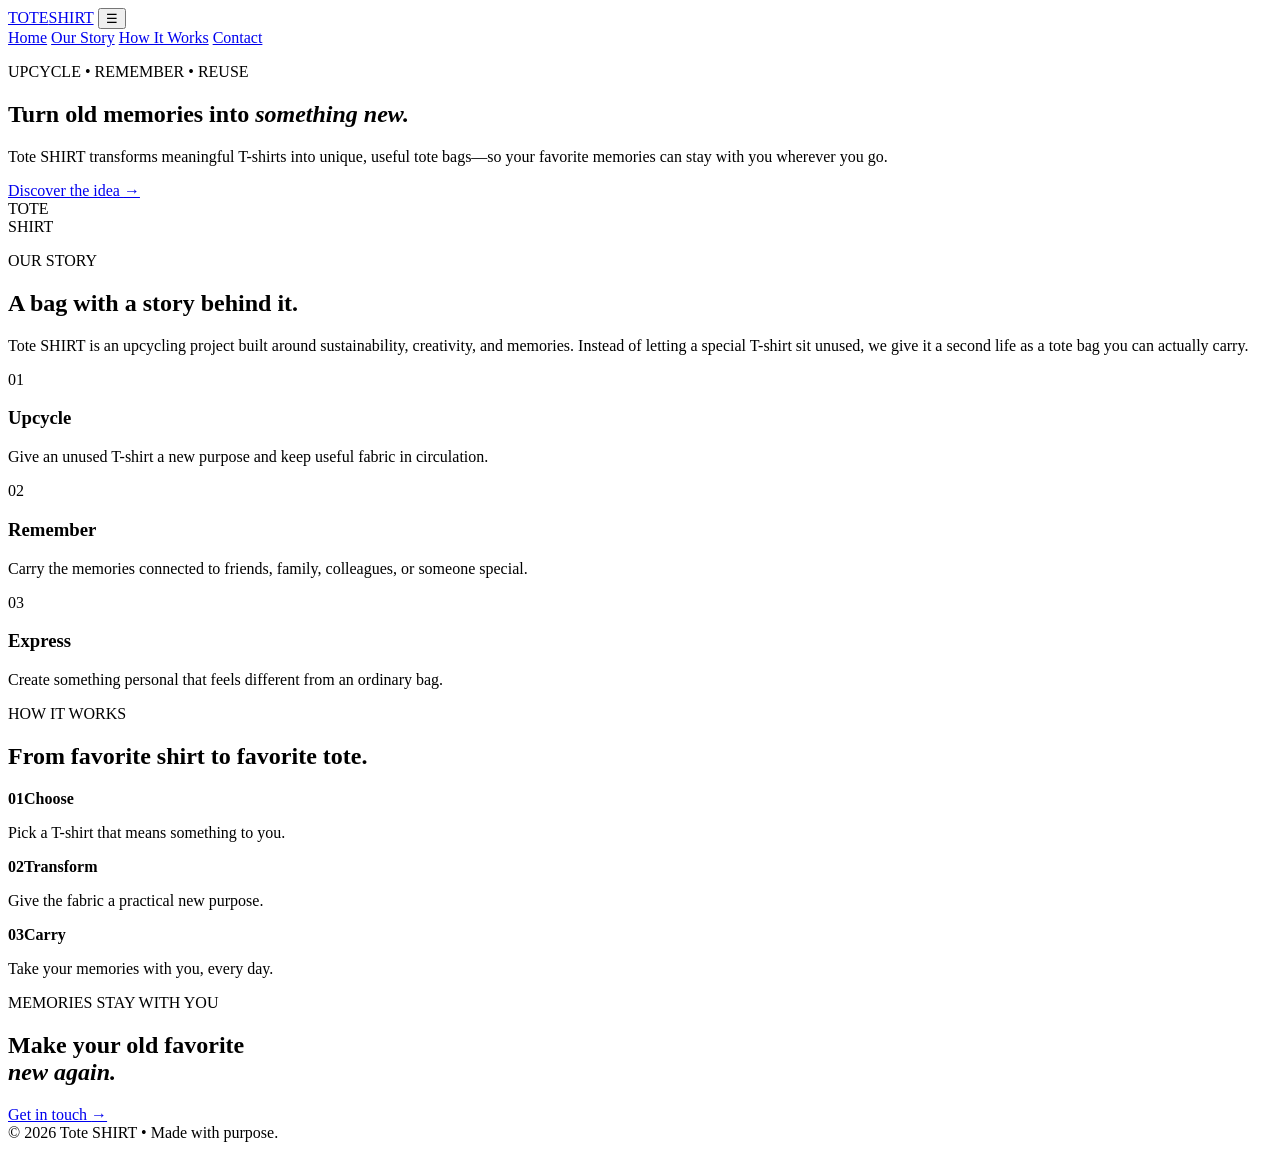
==== index.html @ 2d6788b3 "Enhance Tote SHIRT homepage" ====
<!DOCTYPE html>
<html lang="en">
<head>
  <meta charset="UTF-8">
  <meta name="viewport" content="width=device-width, initial-scale=1.0">
  <meta name="description" content="Tote SHIRT — turn meaningful T-shirts into unique, useful tote bags.">
  <title>Tote SHIRT | Memories, Reimagined</title>
  <link rel="stylesheet" href="css.css">
</head>
<body>
  <nav class="nav" aria-label="Main navigation">
    <a class="brand" href="#home">TOTE<span>SHIRT</span></a>
    <button class="menu" aria-label="Open menu" aria-expanded="false">☰</button>
    <div class="links">
      <a href="#home">Home</a>
      <a href="#story">Our Story</a>
      <a href="#process">How It Works</a>
      <a href="#contact">Contact</a>
    </div>
  </nav>

  <main>
    <section id="home" class="hero">
      <div class="hero-copy">
        <p class="eyebrow">UPCYCLE • REMEMBER • REUSE</p>
        <h1>Turn old memories into <em>something new.</em></h1>
        <p class="lead">Tote SHIRT transforms meaningful T-shirts into unique, useful tote bags—so your favorite memories can stay with you wherever you go.</p>
        <a class="button" href="#story">Discover the idea <span>→</span></a>
      </div>
      <div class="hero-art" aria-label="Illustration of an upcycled tote bag">
        <div class="sun"></div>
        <div class="bag"><div class="handle"></div><div class="label">TOTE<br>SHIRT</div></div>
        <div class="leaf leaf-a"></div><div class="leaf leaf-b"></div>
      </div>
    </section>

    <section id="story" class="section story">
      <div><p class="eyebrow">OUR STORY</p><h2>A bag with a story behind it.</h2></div>
      <p>Tote SHIRT is an upcycling project built around sustainability, creativity, and memories. Instead of letting a special T-shirt sit unused, we give it a second life as a tote bag you can actually carry.</p>
    </section>

    <section class="cards" aria-label="Our values">
      <article><span>01</span><h3>Upcycle</h3><p>Give an unused T-shirt a new purpose and keep useful fabric in circulation.</p></article>
      <article><span>02</span><h3>Remember</h3><p>Carry the memories connected to friends, family, colleagues, or someone special.</p></article>
      <article><span>03</span><h3>Express</h3><p>Create something personal that feels different from an ordinary bag.</p></article>
    </section>

    <section id="process" class="section process">
      <p class="eyebrow">HOW IT WORKS</p><h2>From favorite shirt to favorite tote.</h2>
      <div class="steps">
        <div><b>01</b><strong>Choose</strong><p>Pick a T-shirt that means something to you.</p></div>
        <div><b>02</b><strong>Transform</strong><p>Give the fabric a practical new purpose.</p></div>
        <div><b>03</b><strong>Carry</strong><p>Take your memories with you, every day.</p></div>
      </div>
    </section>

    <section id="contact" class="cta">
      <p class="eyebrow">MEMORIES STAY WITH YOU</p>
      <h2>Make your old favorite<br><em>new again.</em></h2>
      <a class="button light" href="mailto:hello@toteshirt.example">Get in touch <span>→</span></a>
    </section>
  </main>
  <footer>© 2026 Tote SHIRT • Made with purpose.</footer>
  <script src="script.js"></script>
</body>
</html>
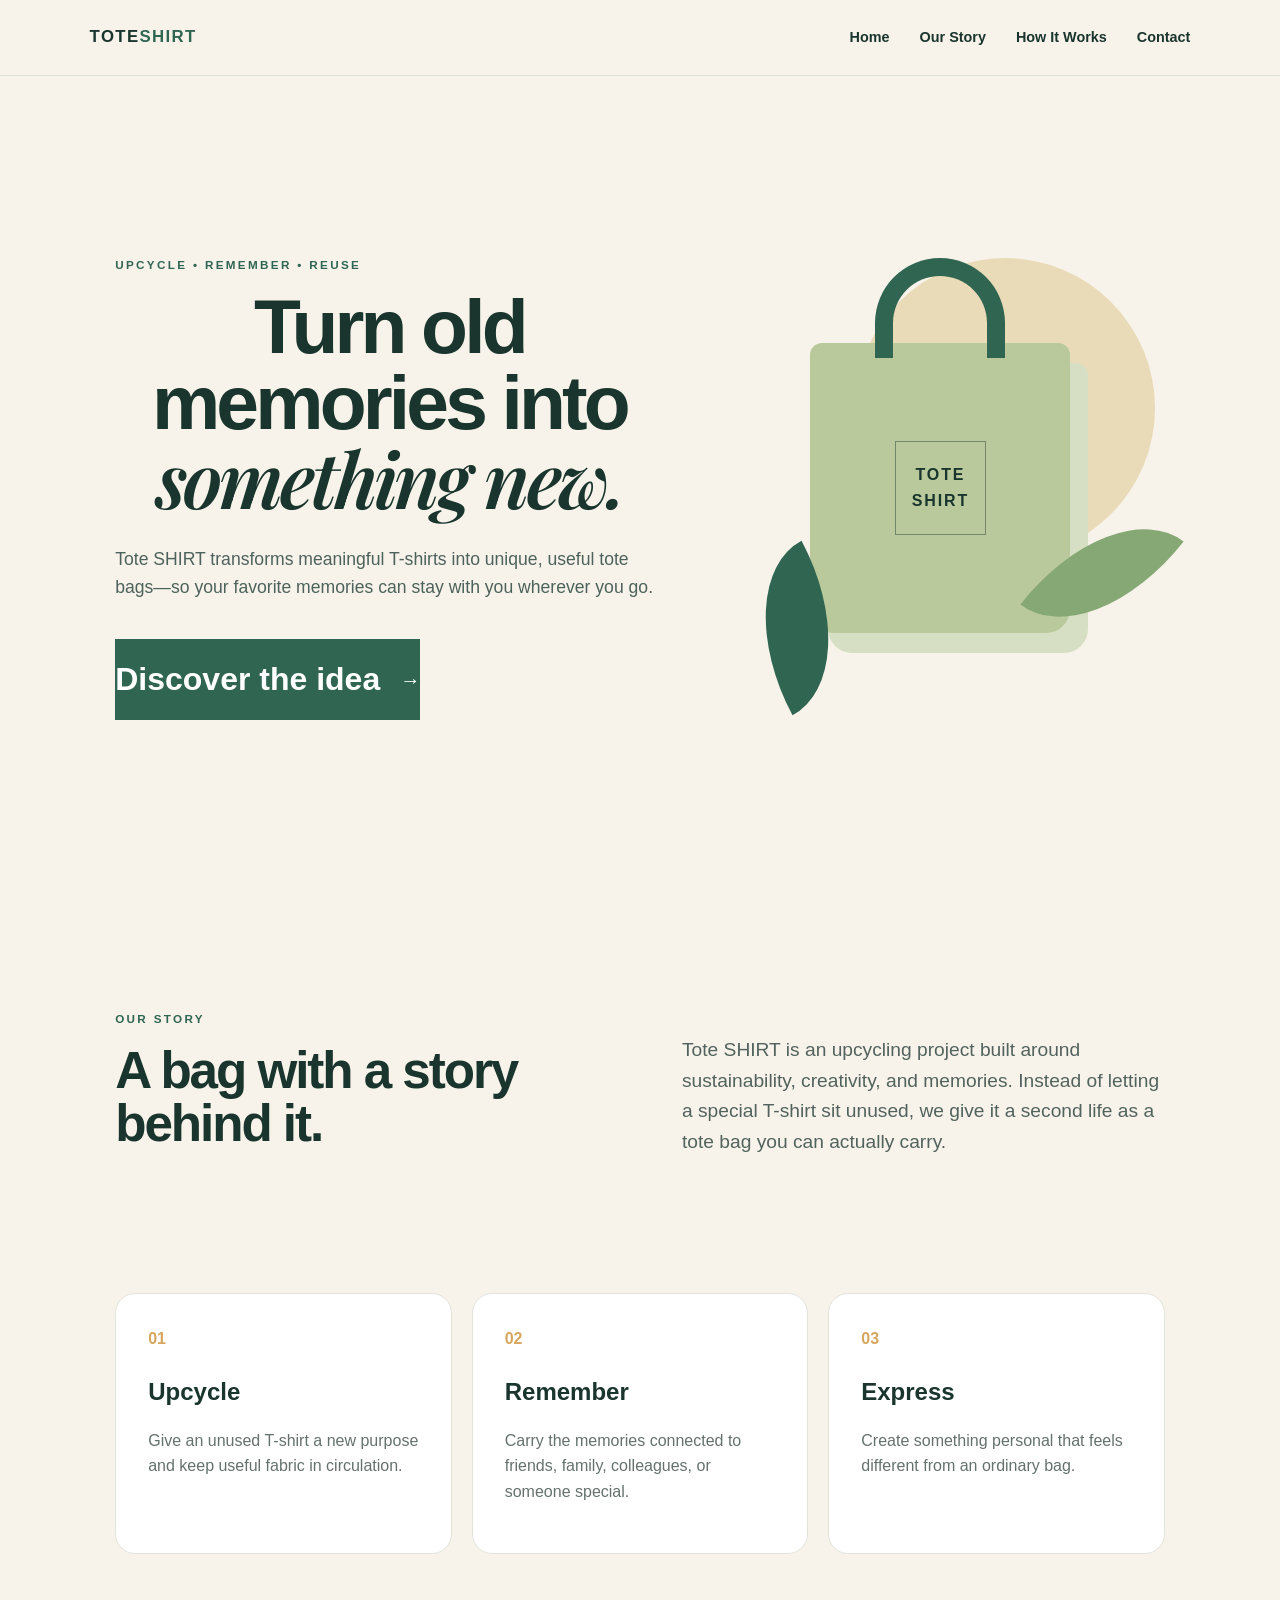
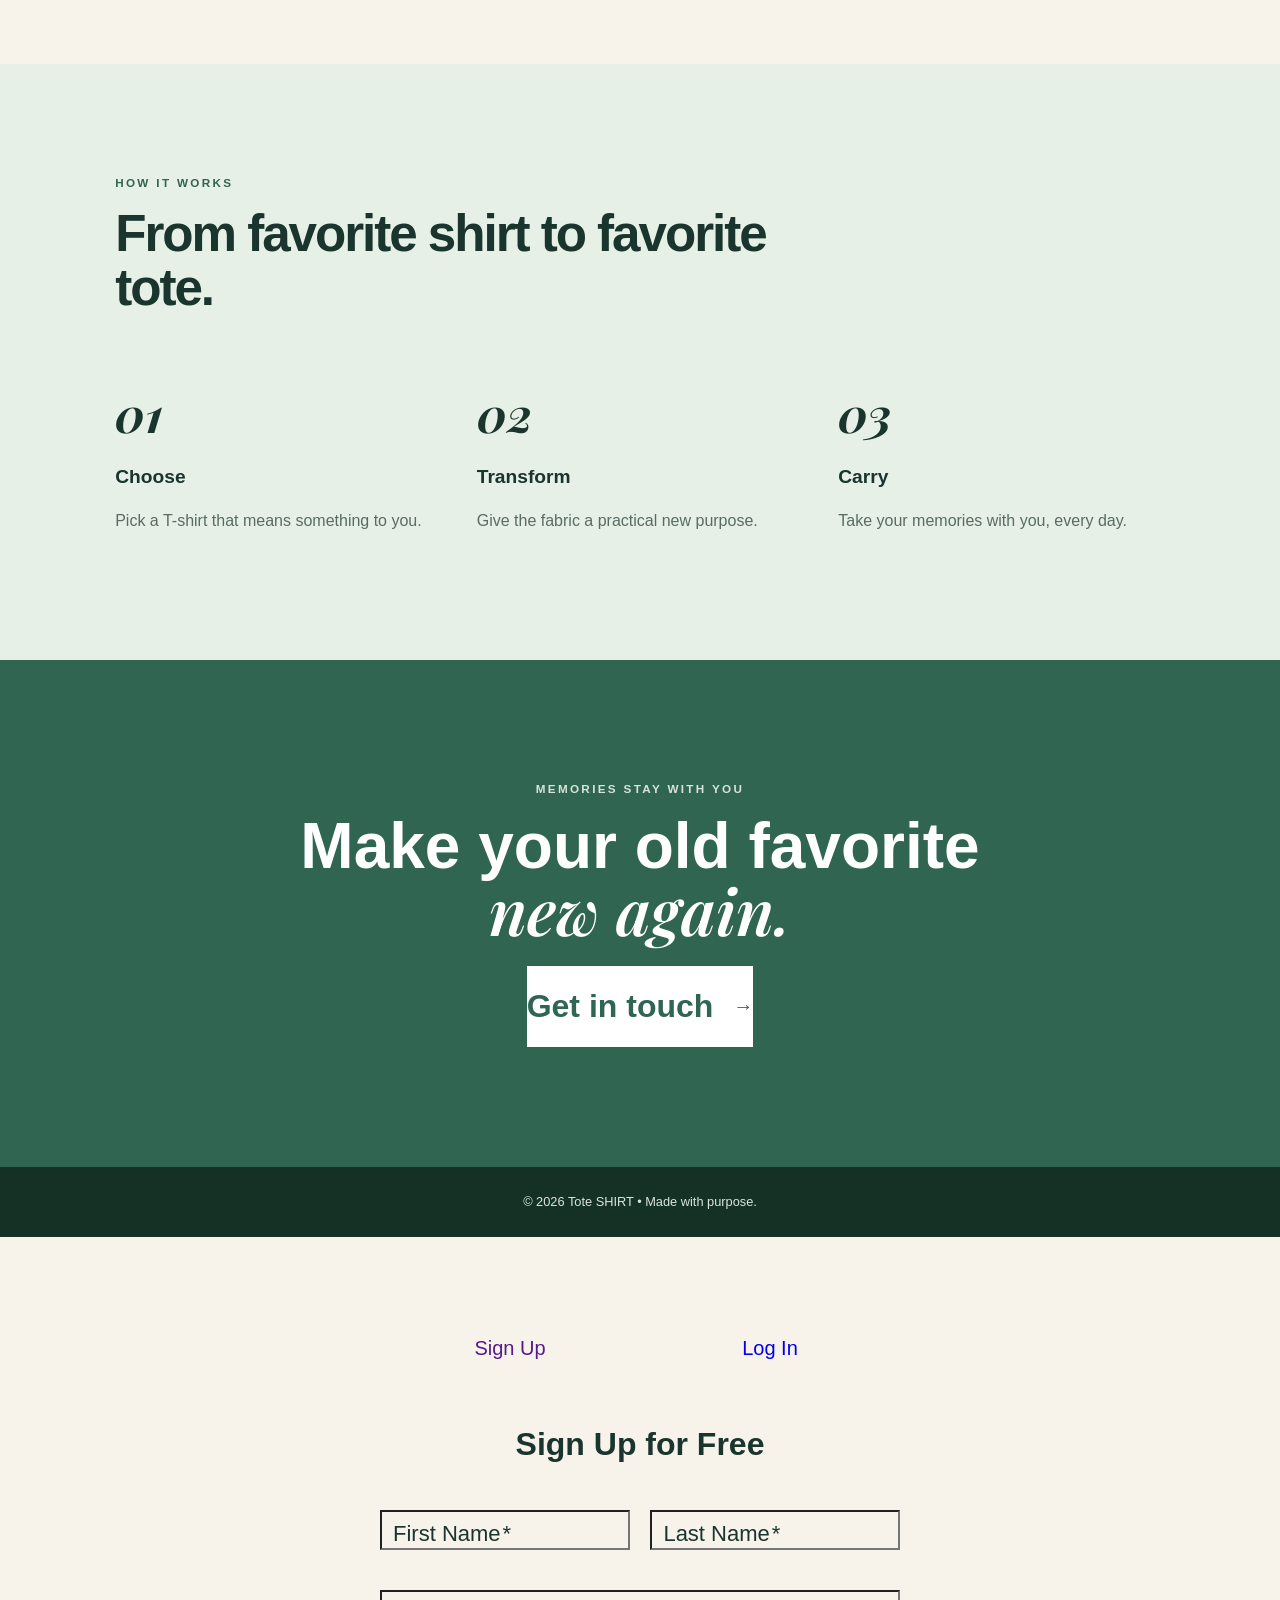
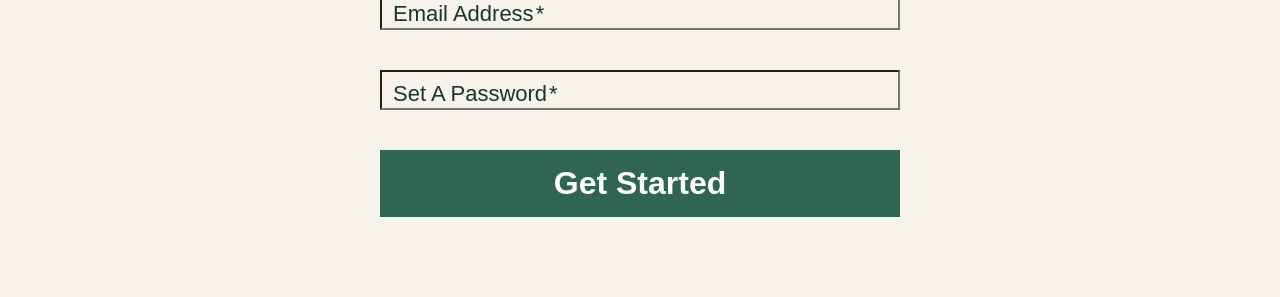
==== commit e3e9ef19: "Add files via upload" ====
--- a/index.html
+++ b/index.html
@@ -1,66 +1,145 @@
-<!DOCTYPE html>
-<html lang="en">
-<head>
-  <meta charset="UTF-8">
-  <meta name="viewport" content="width=device-width, initial-scale=1.0">
-  <meta name="description" content="Tote SHIRT — turn meaningful T-shirts into unique, useful tote bags.">
-  <title>Tote SHIRT | Memories, Reimagined</title>
-  <link rel="stylesheet" href="css.css">
-</head>
-<body>
-  <nav class="nav" aria-label="Main navigation">
-    <a class="brand" href="#home">TOTE<span>SHIRT</span></a>
-    <button class="menu" aria-label="Open menu" aria-expanded="false">☰</button>
-    <div class="links">
-      <a href="#home">Home</a>
-      <a href="#story">Our Story</a>
-      <a href="#process">How It Works</a>
-      <a href="#contact">Contact</a>
-    </div>
-  </nav>
-
-  <main>
-    <section id="home" class="hero">
-      <div class="hero-copy">
-        <p class="eyebrow">UPCYCLE • REMEMBER • REUSE</p>
-        <h1>Turn old memories into <em>something new.</em></h1>
-        <p class="lead">Tote SHIRT transforms meaningful T-shirts into unique, useful tote bags—so your favorite memories can stay with you wherever you go.</p>
-        <a class="button" href="#story">Discover the idea <span>→</span></a>
-      </div>
-      <div class="hero-art" aria-label="Illustration of an upcycled tote bag">
-        <div class="sun"></div>
-        <div class="bag"><div class="handle"></div><div class="label">TOTE<br>SHIRT</div></div>
-        <div class="leaf leaf-a"></div><div class="leaf leaf-b"></div>
-      </div>
-    </section>
-
-    <section id="story" class="section story">
-      <div><p class="eyebrow">OUR STORY</p><h2>A bag with a story behind it.</h2></div>
-      <p>Tote SHIRT is an upcycling project built around sustainability, creativity, and memories. Instead of letting a special T-shirt sit unused, we give it a second life as a tote bag you can actually carry.</p>
-    </section>
-
-    <section class="cards" aria-label="Our values">
-      <article><span>01</span><h3>Upcycle</h3><p>Give an unused T-shirt a new purpose and keep useful fabric in circulation.</p></article>
-      <article><span>02</span><h3>Remember</h3><p>Carry the memories connected to friends, family, colleagues, or someone special.</p></article>
-      <article><span>03</span><h3>Express</h3><p>Create something personal that feels different from an ordinary bag.</p></article>
-    </section>
-
-    <section id="process" class="section process">
-      <p class="eyebrow">HOW IT WORKS</p><h2>From favorite shirt to favorite tote.</h2>
-      <div class="steps">
-        <div><b>01</b><strong>Choose</strong><p>Pick a T-shirt that means something to you.</p></div>
-        <div><b>02</b><strong>Transform</strong><p>Give the fabric a practical new purpose.</p></div>
-        <div><b>03</b><strong>Carry</strong><p>Take your memories with you, every day.</p></div>
-      </div>
-    </section>
-
-    <section id="contact" class="cta">
-      <p class="eyebrow">MEMORIES STAY WITH YOU</p>
-      <h2>Make your old favorite<br><em>new again.</em></h2>
-      <a class="button light" href="mailto:hello@toteshirt.example">Get in touch <span>→</span></a>
-    </section>
-  </main>
-  <footer>© 2026 Tote SHIRT • Made with purpose.</footer>
-  <script src="script.js"></script>
-</body>
-</html>
+<!DOCTYPE html>
+<html lang="en">
+<head>
+  <meta charset="UTF-8">
+  <meta name="viewport" content="width=device-width, initial-scale=1.0">
+  <meta name="description" content="Tote SHIRT — turn meaningful T-shirts into unique, useful tote bags.">
+  <title>Tote SHIRT | Memories, Reimagined</title>
+  <link rel="stylesheet" href="css.css">
+</head>
+<body>
+  <nav class="nav" aria-label="Main navigation">
+    <a class="brand" href="#home">TOTE<span>SHIRT</span></a>
+    <button class="menu" aria-label="Open menu" aria-expanded="false">☰</button>
+    <div class="links">
+      <a href="#home">Home</a>
+      <a href="#story">Our Story</a>
+      <a href="#process">How It Works</a>
+      <a href="#contact">Contact</a>
+    </div>
+  </nav>
+
+  <main>
+    <section id="home" class="hero">
+      <div class="hero-copy">
+        <p class="eyebrow">UPCYCLE • REMEMBER • REUSE</p>
+        <h1>Turn old memories into <em>something new.</em></h1>
+        <p class="lead">Tote SHIRT transforms meaningful T-shirts into unique, useful tote bags—so your favorite memories can stay with you wherever you go.</p>
+        <a class="button" href="#story">Discover the idea <span>→</span></a>
+      </div>
+      <div class="hero-art" aria-label="Illustration of an upcycled tote bag">
+        <div class="sun"></div>
+        <div class="bag"><div class="handle"></div><div class="label">TOTE<br>SHIRT</div></div>
+        <div class="leaf leaf-a"></div><div class="leaf leaf-b"></div>
+      </div>
+    </section>
+
+    <section id="story" class="section story">
+      <div><p class="eyebrow">OUR STORY</p><h2>A bag with a story behind it.</h2></div>
+      <p>Tote SHIRT is an upcycling project built around sustainability, creativity, and memories. Instead of letting a special T-shirt sit unused, we give it a second life as a tote bag you can actually carry.</p>
+    </section>
+
+    <section class="cards" aria-label="Our values">
+      <article><span>01</span><h3>Upcycle</h3><p>Give an unused T-shirt a new purpose and keep useful fabric in circulation.</p></article>
+      <article><span>02</span><h3>Remember</h3><p>Carry the memories connected to friends, family, colleagues, or someone special.</p></article>
+      <article><span>03</span><h3>Express</h3><p>Create something personal that feels different from an ordinary bag.</p></article>
+    </section>
+
+    <section id="process" class="section process">
+      <p class="eyebrow">HOW IT WORKS</p><h2>From favorite shirt to favorite tote.</h2>
+      <div class="steps">
+        <div><b>01</b><strong>Choose</strong><p>Pick a T-shirt that means something to you.</p></div>
+        <div><b>02</b><strong>Transform</strong><p>Give the fabric a practical new purpose.</p></div>
+        <div><b>03</b><strong>Carry</strong><p>Take your memories with you, every day.</p></div>
+      </div>
+    </section>
+
+    <section id="contact" class="cta">
+      <p class="eyebrow">MEMORIES STAY WITH YOU</p>
+      <h2>Make your old favorite<br><em>new again.</em></h2>
+      <a class="button light" href="mailto:hello@toteshirt.example">Get in touch <span>→</span></a>
+    </section>
+  </main>
+  <footer>© 2026 Tote SHIRT • Made with purpose.</footer>
+  <script src="script.js"></script>
+  <div class="form">
+      
+      <ul class="tab-group">
+        <li class="tab active"><a href="">Sign Up</a></li>
+        <li class="tab"><a href="#login">Log In</a></li>
+      </ul>
+      
+      <div class="tab-content">
+        <div id="signup">   
+          <h1>Sign Up for Free</h1>
+          
+          <form action="/" method="post">
+          
+          <div class="top-row">
+            <div class="field-wrap">
+              <label>
+                First Name<span class="req">*</span>
+              </label>
+              <input type="text" required autocomplete="off" />
+            </div>
+        
+            <div class="field-wrap">
+              <label>
+                Last Name<span class="req">*</span>
+              </label>
+              <input type="text"required autocomplete="off"/>
+            </div>
+          </div>
+
+          <div class="field-wrap">
+            <label>
+              Email Address<span class="req">*</span>
+            </label>
+            <input type="email"required autocomplete="off"/>
+          </div>
+          
+          <div class="field-wrap">
+            <label>
+              Set A Password<span class="req">*</span>
+            </label>
+            <input type="password"required autocomplete="off"/>
+          </div>
+          
+          <button type="submit" class="button button-block"/>Get Started</button>
+          
+          </form>
+
+        </div>
+        
+        <div id="login">   
+          <h1>Welcome Back!</h1>
+          
+          <form action="/" method="post">
+          
+            <div class="field-wrap">
+            <label>
+              Email Address<span class="req">*</span>
+            </label>
+            <input type="email"required autocomplete="off"/>
+          </div>
+          
+          <div class="field-wrap">
+            <label>
+              Password<span class="req">*</span>
+            </label>
+            <input type="password"required autocomplete="off"/>
+          </div>
+          
+          <p class="forgot"><a href="#">Forgot Password?</a></p>
+          
+          <button class="button button-block"/>Log In</button>
+          
+          </form>
+
+        </div>
+        
+      </div><!-- tab-content -->
+      
+</div> <!-- /form -->
+</body>
+</html>
--- a/css.css
+++ b/css.css
@@ -0,0 +1,195 @@
+@import url('https://fonts.googleapis.com/css2?family=DM+Sans:wght@400;500;600;700&family=Playfair+Display:ital,wght@0,600;0,700;1,600;1,700&display=swap');
+:root{--ink:#19352d;--green:#2f6551;--mint:#e6f0e7;--cream:#f7f3ea;--accent:#d7a65d}
+*{box-sizing:border-box}html{scroll-behavior:smooth}body{margin:0;color:var(--ink);background:var(--cream);font-family:'DM Sans',sans-serif;line-height:1.6}.nav{height:76px;padding:0 7%;display:flex;align-items:center;justify-content:space-between;background:rgba(247,243,234,.96);position:sticky;top:0;z-index:10;border-bottom:1px solid #dfe3d9}.brand{font-weight:700;letter-spacing:.08em;text-decoration:none;color:var(--ink);font-size:1.05rem}.brand span{color:var(--green)}.links{display:flex;gap:30px}.links a{color:var(--ink);text-decoration:none;font-size:.9rem;font-weight:600}.links a:hover{color:var(--green)}.menu{display:none;background:none;border:0;font-size:1.5rem;color:var(--ink)}.hero{min-height:calc(100vh - 76px);padding:7% 9%;display:grid;grid-template-columns:1.1fr .9fr;gap:5%;align-items:center;overflow:hidden}.eyebrow{font-size:.73rem;font-weight:700;letter-spacing:.2em;color:var(--green);margin:0 0 15px}.hero h1{font-size:clamp(3rem,6vw,6.3rem);line-height:.98;letter-spacing:-.05em;max-width:800px;margin:0 0 25px}.hero h1 em,h2 em{font-family:'Playfair Display',serif;font-weight:600}.lead{font-size:1.1rem;max-width:590px;color:#4d625b}.button{display:inline-flex;gap:20px;align-items:center;margin-top:20px;padding:14px 20px;border-radius:999px;background:var(--green);color:white;text-decoration:none;font-weight:700}.button span{font-size:1.25rem}.hero-art{height:520px;position:relative;display:grid;place-items:center}.sun{position:absolute;width:300px;height:300px;background:#eadbb8;border-radius:50%;top:30px;right:10px}.bag{width:260px;height:290px;background:#b9c99b;border-radius:12px 12px 24px 24px;position:relative;z-index:2;box-shadow:18px 20px 0 #d6dfc3;display:grid;place-items:center;text-align:center;font-weight:700;letter-spacing:.12em}.handle{position:absolute;width:130px;height:100px;border:18px solid var(--green);border-bottom:0;border-radius:70px 70px 0 0;top:-85px}.label{border:1px solid rgba(25,53,45,.45);padding:20px 16px}.leaf{position:absolute;width:90px;height:150px;background:var(--green);border-radius:100% 0 100% 0;z-index:3}.leaf-a{left:8%;bottom:45px;transform:rotate(-28deg)}.leaf-b{right:4%;bottom:100px;transform:rotate(38deg);background:#86a875}.section{padding:110px 9%;display:grid;grid-template-columns:1fr 1fr;gap:8%;align-items:start}.section h2,.process h2{font-size:clamp(2.3rem,4vw,4rem);line-height:1.05;letter-spacing:-.04em;margin:0}.story>p{font-size:1.2rem;max-width:620px;margin:25px 0;color:#52635d}.cards{padding:0 9% 110px;display:grid;grid-template-columns:repeat(3,1fr);gap:20px}.cards article{padding:32px;background:white;border-radius:20px;border:1px solid #e2e4db}.cards span{color:var(--accent);font-weight:700}.cards h3{font-size:1.5rem;margin:22px 0 5px}.cards p{color:#65716d}.process{display:block;background:var(--mint)}.process h2{max-width:700px}.steps{display:grid;grid-template-columns:repeat(3,1fr);gap:35px;margin-top:60px}.steps b{font-size:3rem;font-family:'Playfair Display',serif;font-style:italic}.steps strong{display:block;font-size:1.2rem;margin-top:10px}.steps p{color:#596b64}.cta{text-align:center;padding:120px 20px;background:var(--green);color:white}.cta .eyebrow{color:#d7e4d7}.cta h2{font-size:clamp(2.8rem,5vw,5rem);line-height:1;margin:0}.button.light{background:white;color:var(--green)}footer{text-align:center;padding:25px;background:#153126;color:#dbe5dc;font-size:.8rem}@media(max-width:800px){.nav{height:66px}.menu{display:block}.links{display:none;position:absolute;top:66px;left:0;right:0;padding:20px 7%;background:var(--cream);flex-direction:column;gap:15px;border-bottom:1px solid #dfe3d9}.links.open{display:flex}.hero{grid-template-columns:1fr;padding:70px 7%}.hero-art{height:380px}.section{grid-template-columns:1fr;padding:75px 7%}.cards{grid-template-columns:1fr;padding:0 7% 75px}.steps{grid-template-columns:1fr;gap:20px}.cta{padding:90px 20px}.hero h1{font-size:clamp(3rem,14vw,5rem)}}@media(prefers-reduced-motion:reduce){html{scroll-behavior:auto}}
+@import "compass/css3";
+$body-bg: #c1bdba;
+$form-bg: #13232f;
+$white: #ffffff;
+
+$main: #1ab188;
+$main-light: lighten($main,5%);
+$main-dark: darken($main,5%);
+
+$gray-light: #a0b3b0;
+$gray: #ddd;
+
+$thin: 300;
+$normal: 400;
+$bold: 600;
+$br: 4px;
+
+*, *:before, *:after {
+  box-sizing: border-box;
+}
+
+html {
+	overflow-y: scroll; 
+}
+
+body {
+  background:$body-bg;
+  font-family: 'Titillium Web', sans-serif;
+}
+
+a {
+  text-decoration:none;
+  color:$main;
+  transition:.5s ease;
+  &:hover {
+    color:$main-dark;
+  }
+}
+
+.form {
+  background:rgba($form-bg,.9);
+  padding: 40px;
+  max-width:600px;
+  margin:40px auto;
+  border-radius:$br;
+  box-shadow:0 4px 10px 4px rgba($form-bg,.3);
+}
+
+.tab-group {
+  list-style:none;
+  padding:0;
+  margin:0 0 40px 0;
+  &:after {
+    content: "";
+    display: table;
+    clear: both;
+  }
+  li a {
+    display:block;
+    text-decoration:none;
+    padding:15px;
+    background:rgba($gray-light,.25);
+    color:$gray-light;
+    font-size:20px;
+    float:left;
+    width:50%;
+    text-align:center;
+    cursor:pointer;
+    transition:.5s ease;
+    &:hover {
+      background:$main-dark;
+      color:$white;
+    }
+  }
+  .active a {
+    background:$main;
+    color:$white;
+  }
+}
+
+.tab-content > div:last-child {
+  display:none;
+}
+
+
+h1 {
+  text-align:center;
+  color:$white;
+  font-weight:$thin;
+  margin:0 0 40px;
+}
+
+label {
+  position:absolute;
+  transform:translateY(6px);
+  left:13px;
+  color:rgba($white,.5);
+  transition:all 0.25s ease;
+  -webkit-backface-visibility: hidden;
+  pointer-events: none;
+  font-size:22px;
+  .req {
+  	margin:2px;
+  	color:$main;
+  }
+}
+
+label.active {
+  transform:translateY(50px);
+  left:2px;
+  font-size:14px;
+  .req {
+    opacity:0;
+  }
+}
+
+label.highlight {
+	color:$white;
+}
+
+input, textarea {
+  font-size:22px;
+  display:block;
+  width:100%;
+  height:100%;
+  padding:5px 10px;
+  background:none;
+  background-image:none;
+  border:1px solid $gray-light;
+  color:$white;
+  border-radius:0;
+  transition:border-color .25s ease, box-shadow .25s ease;
+  &:focus {
+		outline:0;
+		border-color:$main;
+  }
+}
+
+textarea {
+  border:2px solid $gray-light;
+  resize: vertical;
+}
+
+.field-wrap {
+  position:relative;
+  margin-bottom:40px;
+}
+
+.top-row {
+  &:after {
+    content: "";
+    display: table;
+    clear: both;
+  }
+
+  > div {
+    float:left;
+    width:48%;
+    margin-right:4%;
+    &:last-child { 
+      margin:0;
+    }
+  }
+}
+
+.button {
+  border:0;
+  outline:none;
+  border-radius:0;
+  padding:15px 0;
+  font-size:2rem;
+  font-weight:$bold;
+  text-transform:uppercase 
+  letter-spacing:em ; 
+  background:$main;
+  color:$white;
+  transition:all.5s ease;
+  -webkit-appearance: none;
+  &:hover, &:focus {
+    background:$main-dark;
+  }
+}
+
+.button-block {
+  display:block;
+  width:100%;
+}
+
+.forgot {
+  margin-top:-20px;
+  text-align:right;
+}
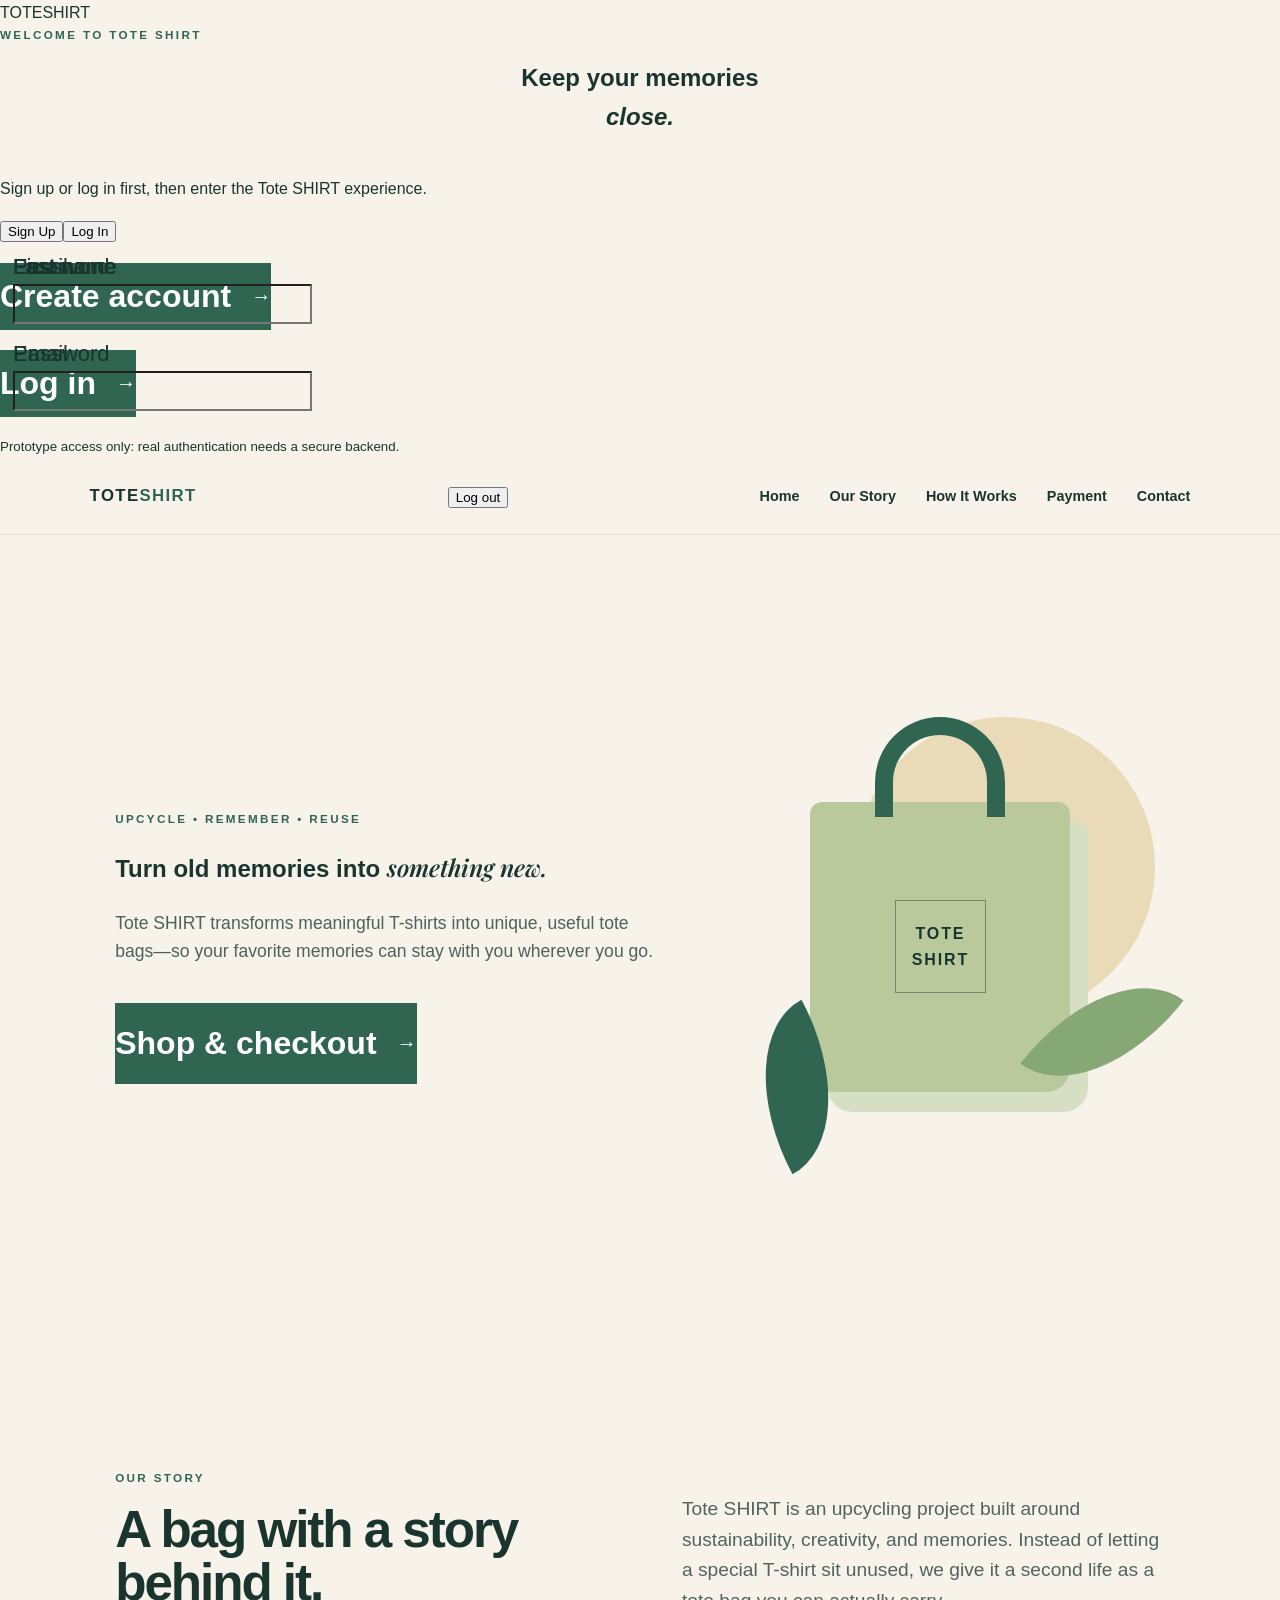
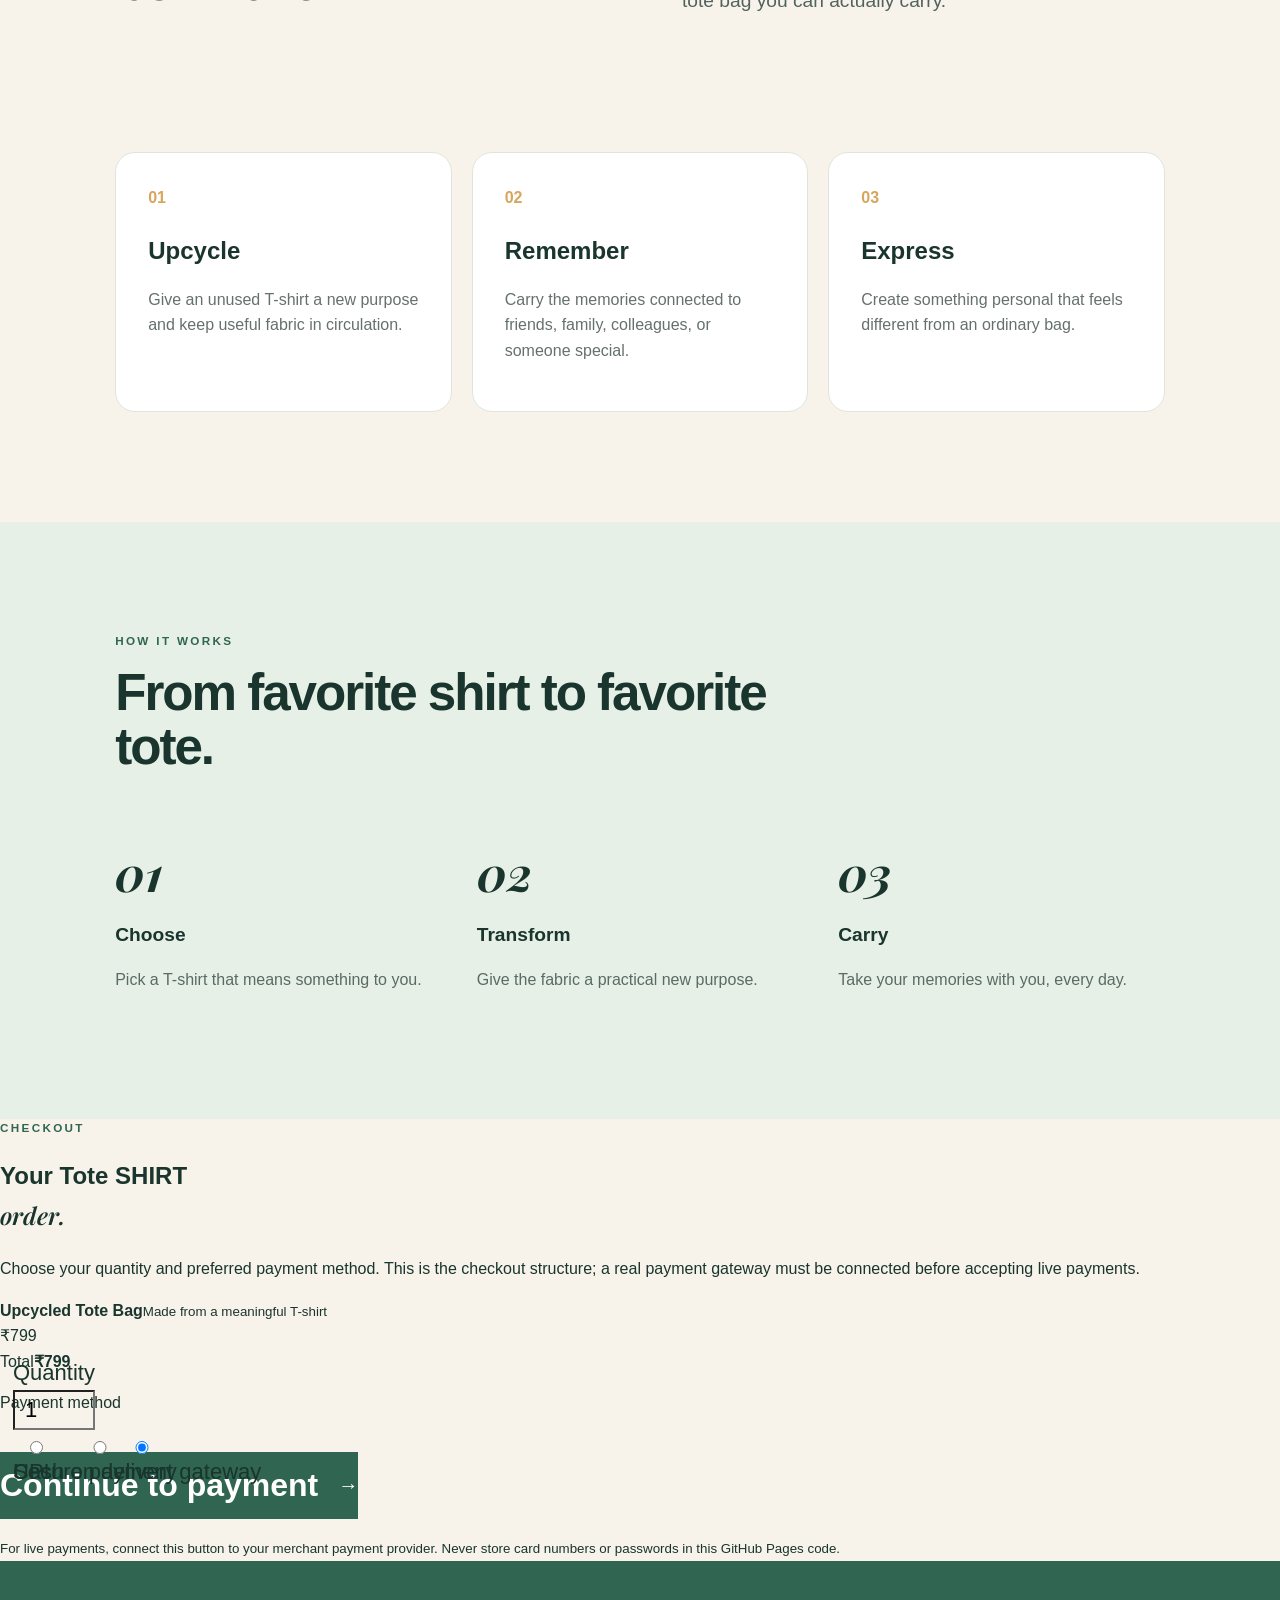
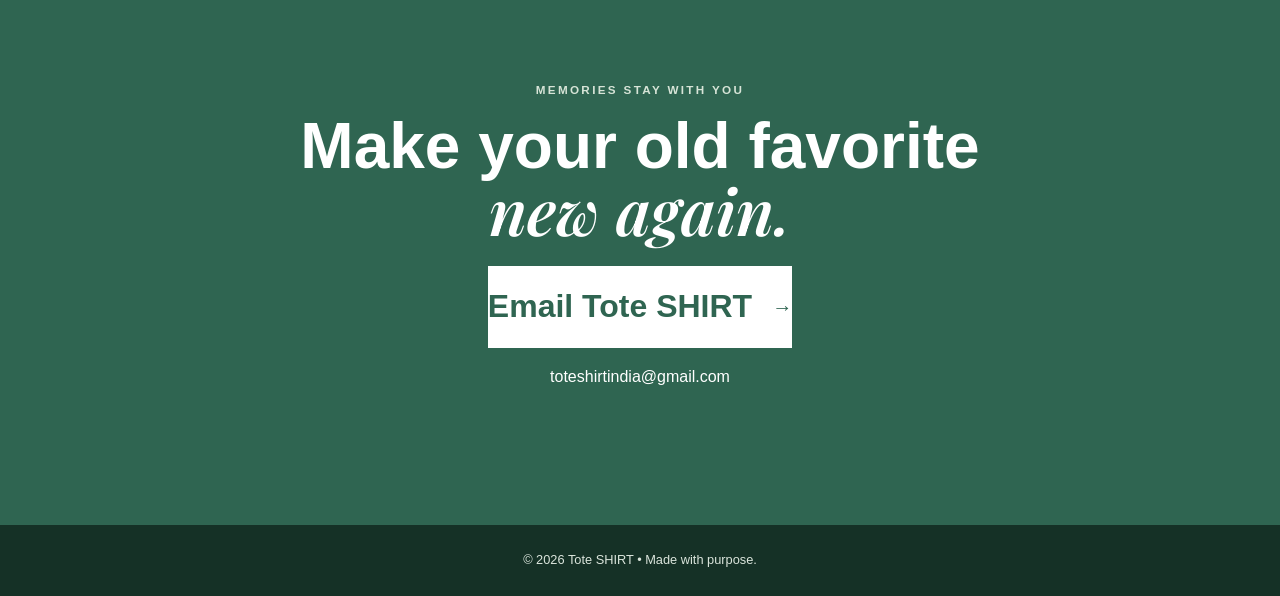
==== commit 994ca9bb: "Put login/signup first and add checkout structure" ====
--- a/index.html
+++ b/index.html
@@ -1,145 +1,35 @@
-<!DOCTYPE html>
-<html lang="en">
-<head>
-  <meta charset="UTF-8">
-  <meta name="viewport" content="width=device-width, initial-scale=1.0">
-  <meta name="description" content="Tote SHIRT — turn meaningful T-shirts into unique, useful tote bags.">
-  <title>Tote SHIRT | Memories, Reimagined</title>
-  <link rel="stylesheet" href="css.css">
-</head>
-<body>
-  <nav class="nav" aria-label="Main navigation">
-    <a class="brand" href="#home">TOTE<span>SHIRT</span></a>
-    <button class="menu" aria-label="Open menu" aria-expanded="false">☰</button>
-    <div class="links">
-      <a href="#home">Home</a>
-      <a href="#story">Our Story</a>
-      <a href="#process">How It Works</a>
-      <a href="#contact">Contact</a>
-    </div>
-  </nav>
-
-  <main>
-    <section id="home" class="hero">
-      <div class="hero-copy">
-        <p class="eyebrow">UPCYCLE • REMEMBER • REUSE</p>
-        <h1>Turn old memories into <em>something new.</em></h1>
-        <p class="lead">Tote SHIRT transforms meaningful T-shirts into unique, useful tote bags—so your favorite memories can stay with you wherever you go.</p>
-        <a class="button" href="#story">Discover the idea <span>→</span></a>
-      </div>
-      <div class="hero-art" aria-label="Illustration of an upcycled tote bag">
-        <div class="sun"></div>
-        <div class="bag"><div class="handle"></div><div class="label">TOTE<br>SHIRT</div></div>
-        <div class="leaf leaf-a"></div><div class="leaf leaf-b"></div>
-      </div>
-    </section>
-
-    <section id="story" class="section story">
-      <div><p class="eyebrow">OUR STORY</p><h2>A bag with a story behind it.</h2></div>
-      <p>Tote SHIRT is an upcycling project built around sustainability, creativity, and memories. Instead of letting a special T-shirt sit unused, we give it a second life as a tote bag you can actually carry.</p>
-    </section>
-
-    <section class="cards" aria-label="Our values">
-      <article><span>01</span><h3>Upcycle</h3><p>Give an unused T-shirt a new purpose and keep useful fabric in circulation.</p></article>
-      <article><span>02</span><h3>Remember</h3><p>Carry the memories connected to friends, family, colleagues, or someone special.</p></article>
-      <article><span>03</span><h3>Express</h3><p>Create something personal that feels different from an ordinary bag.</p></article>
-    </section>
-
-    <section id="process" class="section process">
-      <p class="eyebrow">HOW IT WORKS</p><h2>From favorite shirt to favorite tote.</h2>
-      <div class="steps">
-        <div><b>01</b><strong>Choose</strong><p>Pick a T-shirt that means something to you.</p></div>
-        <div><b>02</b><strong>Transform</strong><p>Give the fabric a practical new purpose.</p></div>
-        <div><b>03</b><strong>Carry</strong><p>Take your memories with you, every day.</p></div>
-      </div>
-    </section>
-
-    <section id="contact" class="cta">
-      <p class="eyebrow">MEMORIES STAY WITH YOU</p>
-      <h2>Make your old favorite<br><em>new again.</em></h2>
-      <a class="button light" href="mailto:hello@toteshirt.example">Get in touch <span>→</span></a>
-    </section>
-  </main>
-  <footer>© 2026 Tote SHIRT • Made with purpose.</footer>
-  <script src="script.js"></script>
-  <div class="form">
-      
-      <ul class="tab-group">
-        <li class="tab active"><a href="">Sign Up</a></li>
-        <li class="tab"><a href="#login">Log In</a></li>
-      </ul>
-      
-      <div class="tab-content">
-        <div id="signup">   
-          <h1>Sign Up for Free</h1>
-          
-          <form action="/" method="post">
-          
-          <div class="top-row">
-            <div class="field-wrap">
-              <label>
-                First Name<span class="req">*</span>
-              </label>
-              <input type="text" required autocomplete="off" />
-            </div>
-        
-            <div class="field-wrap">
-              <label>
-                Last Name<span class="req">*</span>
-              </label>
-              <input type="text"required autocomplete="off"/>
-            </div>
-          </div>
-
-          <div class="field-wrap">
-            <label>
-              Email Address<span class="req">*</span>
-            </label>
-            <input type="email"required autocomplete="off"/>
-          </div>
-          
-          <div class="field-wrap">
-            <label>
-              Set A Password<span class="req">*</span>
-            </label>
-            <input type="password"required autocomplete="off"/>
-          </div>
-          
-          <button type="submit" class="button button-block"/>Get Started</button>
-          
-          </form>
-
-        </div>
-        
-        <div id="login">   
-          <h1>Welcome Back!</h1>
-          
-          <form action="/" method="post">
-          
-            <div class="field-wrap">
-            <label>
-              Email Address<span class="req">*</span>
-            </label>
-            <input type="email"required autocomplete="off"/>
-          </div>
-          
-          <div class="field-wrap">
-            <label>
-              Password<span class="req">*</span>
-            </label>
-            <input type="password"required autocomplete="off"/>
-          </div>
-          
-          <p class="forgot"><a href="#">Forgot Password?</a></p>
-          
-          <button class="button button-block"/>Log In</button>
-          
-          </form>
-
-        </div>
-        
-      </div><!-- tab-content -->
-      
-</div> <!-- /form -->
-</body>
-</html>+<!DOCTYPE html>
+<html lang="en">
+<head>
+  <meta charset="UTF-8">
+  <meta name="viewport" content="width=device-width, initial-scale=1.0">
+  <meta name="description" content="Tote SHIRT — meaningful T-shirts transformed into unique tote bags.">
+  <title>Tote SHIRT | Memories, Reimagined</title>
+  <link rel="stylesheet" href="css.css">
+</head>
+<body class="locked">
+  <section id="authGate" class="auth-gate" aria-label="Account access">
+    <div class="auth-brand">TOTE<span>SHIRT</span></div>
+    <div class="auth-card">
+      <div class="auth-heading"><p class="eyebrow">WELCOME TO TOTE SHIRT</p><h1>Keep your memories<br><em>close.</em></h1><p>Sign up or log in first, then enter the Tote SHIRT experience.</p></div>
+      <div class="auth-tabs"><button class="auth-tab active" data-auth="signup">Sign Up</button><button class="auth-tab" data-auth="login">Log In</button></div>
+      <form id="signupForm" class="auth-form"><div class="two-col"><label>First name<input id="firstName" type="text" required autocomplete="given-name"></label><label>Last name<input id="lastName" type="text" required autocomplete="family-name"></label></div><label>Email<input id="signupEmail" type="email" required autocomplete="email"></label><label>Password<input id="signupPassword" type="password" minlength="6" required autocomplete="new-password"></label><button class="button full" type="submit">Create account <span>→</span></button></form>
+      <form id="loginForm" class="auth-form hidden"><label>Email<input id="loginEmail" type="email" required autocomplete="email"></label><label>Password<input id="loginPassword" type="password" required autocomplete="current-password"></label><button class="button full" type="submit">Log in <span>→</span></button></form>
+      <p id="authMessage" class="auth-message" role="status"></p><small class="prototype-note">Prototype access only: real authentication needs a secure backend.</small>
+    </div>
+  </section>
+
+  <div id="siteContent" class="site-content" aria-hidden="true">
+    <nav class="nav" aria-label="Main navigation"><a class="brand" href="#home">TOTE<span>SHIRT</span></a><div class="nav-right"><button id="logoutBtn" class="logout">Log out</button><button class="menu" aria-label="Open menu" aria-expanded="false">☰</button></div><div class="links"><a href="#home">Home</a><a href="#story">Our Story</a><a href="#process">How It Works</a><a href="#payment">Payment</a><a href="#contact">Contact</a></div></nav>
+    <main>
+      <section id="home" class="hero"><div class="hero-copy"><p class="eyebrow">UPCYCLE • REMEMBER • REUSE</p><h2>Turn old memories into <em>something new.</em></h2><p class="lead">Tote SHIRT transforms meaningful T-shirts into unique, useful tote bags—so your favorite memories can stay with you wherever you go.</p><a class="button" href="#payment">Shop & checkout <span>→</span></a></div><div class="hero-art" aria-label="Illustration of an upcycled tote bag"><div class="sun"></div><div class="bag"><div class="handle"></div><div class="label">TOTE<br>SHIRT</div></div><div class="leaf leaf-a"></div><div class="leaf leaf-b"></div></div></section>
+      <section id="story" class="section story"><div><p class="eyebrow">OUR STORY</p><h2>A bag with a story behind it.</h2></div><p>Tote SHIRT is an upcycling project built around sustainability, creativity, and memories. Instead of letting a special T-shirt sit unused, we give it a second life as a tote bag you can actually carry.</p></section>
+      <section class="cards" aria-label="Our values"><article><span>01</span><h3>Upcycle</h3><p>Give an unused T-shirt a new purpose and keep useful fabric in circulation.</p></article><article><span>02</span><h3>Remember</h3><p>Carry the memories connected to friends, family, colleagues, or someone special.</p></article><article><span>03</span><h3>Express</h3><p>Create something personal that feels different from an ordinary bag.</p></article></section>
+      <section id="process" class="section process"><p class="eyebrow">HOW IT WORKS</p><h2>From favorite shirt to favorite tote.</h2><div class="steps"><div><b>01</b><strong>Choose</strong><p>Pick a T-shirt that means something to you.</p></div><div><b>02</b><strong>Transform</strong><p>Give the fabric a practical new purpose.</p></div><div><b>03</b><strong>Carry</strong><p>Take your memories with you, every day.</p></div></div></section>
+      <section id="payment" class="payment-section"><div class="payment-intro"><p class="eyebrow">CHECKOUT</p><h2>Your Tote SHIRT<br><em>order.</em></h2><p>Choose your quantity and preferred payment method. This is the checkout structure; a real payment gateway must be connected before accepting live payments.</p></div><div class="checkout-card"><div class="product-row"><div><strong>Upcycled Tote Bag</strong><small>Made from a meaningful T-shirt</small></div><div class="price">₹799</div></div><label>Quantity<input id="quantity" type="number" min="1" max="10" value="1"></label><div class="total-row"><span>Total</span><strong id="total">₹799</strong></div><div class="payment-methods"><p>Payment method</p><label><input type="radio" name="payment" value="gateway" checked> Secure payment gateway</label><label><input type="radio" name="payment" value="upi"> UPI</label><label><input type="radio" name="payment" value="cod"> Cash on delivery</label></div><button id="payBtn" class="button full" type="button">Continue to payment <span>→</span></button><p id="paymentMessage" class="payment-message"></p><small>For live payments, connect this button to your merchant payment provider. Never store card numbers or passwords in this GitHub Pages code.</small></div></section>
+      <section id="contact" class="cta"><p class="eyebrow">MEMORIES STAY WITH YOU</p><h2>Make your old favorite<br><em>new again.</em></h2><a class="button light" href="mailto:toteshirtindia@gmail.com">Email Tote SHIRT <span>→</span></a><p class="email">toteshirtindia@gmail.com</p></section>
+    </main><footer>© 2026 Tote SHIRT • Made with purpose.</footer>
+  </div>
+  <script src="script.js"></script>
+</body>
+</html>
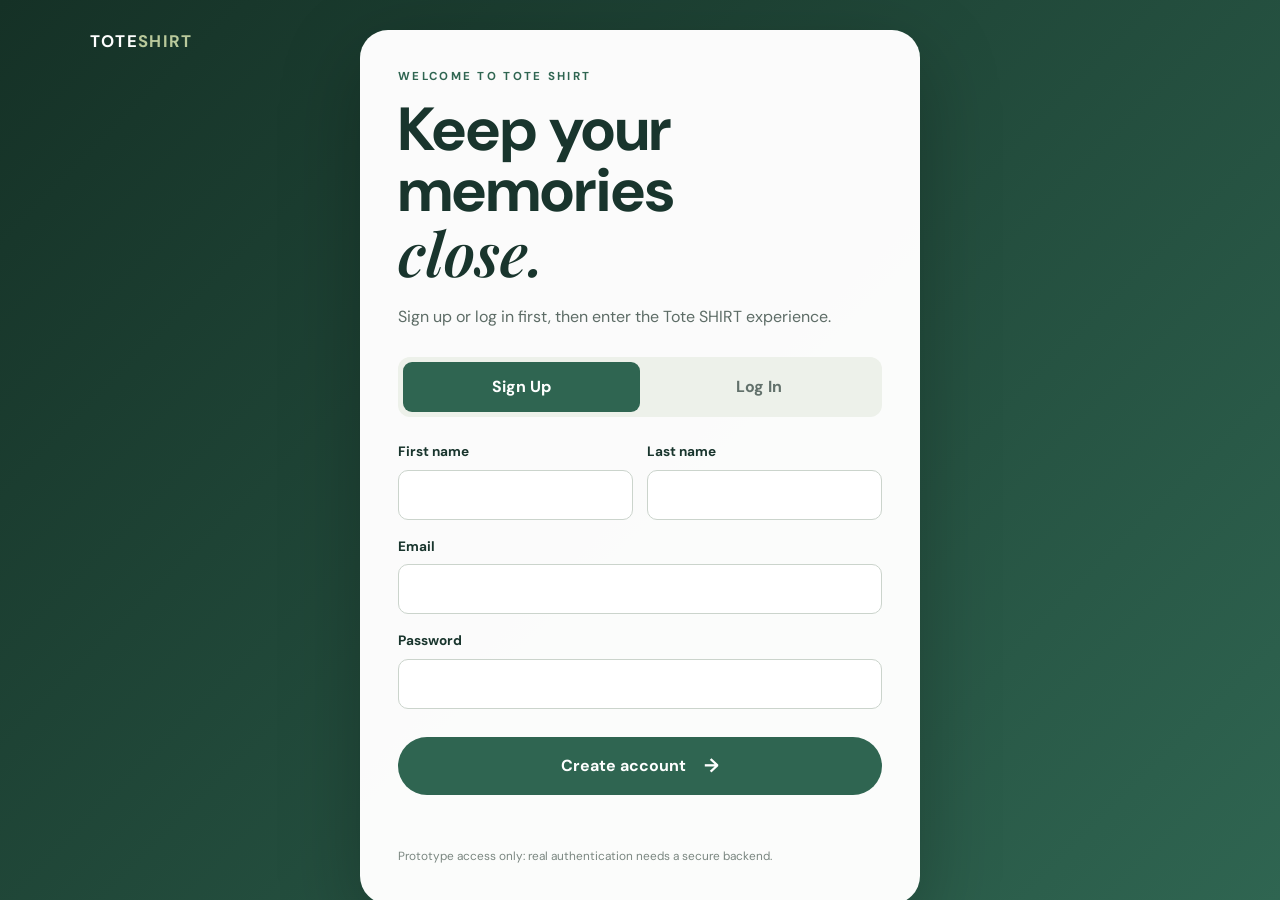
==== commit f0cd6c80: "Set Tote SHIRT tote bag price to ₹150" ====
--- a/index.html
+++ b/index.html
@@ -22,11 +22,11 @@
   <div id="siteContent" class="site-content" aria-hidden="true">
     <nav class="nav" aria-label="Main navigation"><a class="brand" href="#home">TOTE<span>SHIRT</span></a><div class="nav-right"><button id="logoutBtn" class="logout">Log out</button><button class="menu" aria-label="Open menu" aria-expanded="false">☰</button></div><div class="links"><a href="#home">Home</a><a href="#story">Our Story</a><a href="#process">How It Works</a><a href="#payment">Payment</a><a href="#contact">Contact</a></div></nav>
     <main>
-      <section id="home" class="hero"><div class="hero-copy"><p class="eyebrow">UPCYCLE • REMEMBER • REUSE</p><h2>Turn old memories into <em>something new.</em></h2><p class="lead">Tote SHIRT transforms meaningful T-shirts into unique, useful tote bags—so your favorite memories can stay with you wherever you go.</p><a class="button" href="#payment">Shop & checkout <span>→</span></a></div><div class="hero-art" aria-label="Illustration of an upcycled tote bag"><div class="sun"></div><div class="bag"><div class="handle"></div><div class="label">TOTE<br>SHIRT</div></div><div class="leaf leaf-a"></div><div class="leaf leaf-b"></div></div></section>
+      <section id="home" class="hero"><div class="hero-copy"><p class="eyebrow">UPCYCLE • REMEMBER • REUSE</p><h2>Turn old memories into <em>something new.</em></h2><p class="lead">Tote SHIRT transforms meaningful T-shirts into unique, useful tote bags—so your favorite memories can stay with you wherever you go.</p><a class="button" href="#payment">Shop for ₹150 <span>→</span></a></div><div class="hero-art" aria-label="Illustration of an upcycled tote bag"><div class="sun"></div><div class="bag"><div class="handle"></div><div class="label">TOTE<br>SHIRT</div></div><div class="leaf leaf-a"></div><div class="leaf leaf-b"></div></div></section>
       <section id="story" class="section story"><div><p class="eyebrow">OUR STORY</p><h2>A bag with a story behind it.</h2></div><p>Tote SHIRT is an upcycling project built around sustainability, creativity, and memories. Instead of letting a special T-shirt sit unused, we give it a second life as a tote bag you can actually carry.</p></section>
       <section class="cards" aria-label="Our values"><article><span>01</span><h3>Upcycle</h3><p>Give an unused T-shirt a new purpose and keep useful fabric in circulation.</p></article><article><span>02</span><h3>Remember</h3><p>Carry the memories connected to friends, family, colleagues, or someone special.</p></article><article><span>03</span><h3>Express</h3><p>Create something personal that feels different from an ordinary bag.</p></article></section>
-      <section id="process" class="section process"><p class="eyebrow">HOW IT WORKS</p><h2>From favorite shirt to favorite tote.</h2><div class="steps"><div><b>01</b><strong>Choose</strong><p>Pick a T-shirt that means something to you.</p></div><div><b>02</b><strong>Transform</strong><p>Give the fabric a practical new purpose.</p></div><div><b>03</b><strong>Carry</strong><p>Take your memories with you, every day.</p></div></div></section>
-      <section id="payment" class="payment-section"><div class="payment-intro"><p class="eyebrow">CHECKOUT</p><h2>Your Tote SHIRT<br><em>order.</em></h2><p>Choose your quantity and preferred payment method. This is the checkout structure; a real payment gateway must be connected before accepting live payments.</p></div><div class="checkout-card"><div class="product-row"><div><strong>Upcycled Tote Bag</strong><small>Made from a meaningful T-shirt</small></div><div class="price">₹799</div></div><label>Quantity<input id="quantity" type="number" min="1" max="10" value="1"></label><div class="total-row"><span>Total</span><strong id="total">₹799</strong></div><div class="payment-methods"><p>Payment method</p><label><input type="radio" name="payment" value="gateway" checked> Secure payment gateway</label><label><input type="radio" name="payment" value="upi"> UPI</label><label><input type="radio" name="payment" value="cod"> Cash on delivery</label></div><button id="payBtn" class="button full" type="button">Continue to payment <span>→</span></button><p id="paymentMessage" class="payment-message"></p><small>For live payments, connect this button to your merchant payment provider. Never store card numbers or passwords in this GitHub Pages code.</small></div></section>
+      <section id="process" class="section process"><p class="eyebrow">HOW IT WORKS</p><h2>From favorite shirt to favorite tote.</h2><div class="steps"><div><b>01</b><strong>Choose</strong><p>Pick a T-shirt that means something to you.</p></div><div><b>02</b><strong>Transform</strong><p>Give the fabric a practical new purpose.</p></div><div><b>03</b><strong>Carry</strong><p>Take your memories with you, every day.</p></div></section>
+      <section id="payment" class="payment-section"><div class="payment-intro"><p class="eyebrow">CHECKOUT</p><h2>Your Tote SHIRT<br><em>order.</em></h2><p>Affordable, meaningful, and made from an old T-shirt. Choose your quantity and preferred payment method.</p></div><div class="checkout-card"><div class="product-row"><div><strong>Upcycled Tote Bag</strong><small>Made from a meaningful T-shirt</small></div><div class="price">₹150</div></div><label>Quantity<input id="quantity" type="number" min="1" max="10" value="1"></label><div class="total-row"><span>Total</span><strong id="total">₹150</strong></div><div class="payment-methods"><p>Payment method</p><label><input type="radio" name="payment" value="gateway" checked> Secure payment gateway</label><label><input type="radio" name="payment" value="upi"> UPI</label><label><input type="radio" name="payment" value="cod"> Cash on delivery</label></div><button id="payBtn" class="button full" type="button">Continue to payment <span>→</span></button><p id="paymentMessage" class="payment-message"></p><small>For live payments, connect this button to your merchant payment provider. Never store card numbers or passwords in this GitHub Pages code.</small></div></section>
       <section id="contact" class="cta"><p class="eyebrow">MEMORIES STAY WITH YOU</p><h2>Make your old favorite<br><em>new again.</em></h2><a class="button light" href="mailto:toteshirtindia@gmail.com">Email Tote SHIRT <span>→</span></a><p class="email">toteshirtindia@gmail.com</p></section>
     </main><footer>© 2026 Tote SHIRT • Made with purpose.</footer>
   </div>
--- a/css.css
+++ b/css.css
@@ -1,195 +1,2 @@
-@import url('https://fonts.googleapis.com/css2?family=DM+Sans:wght@400;500;600;700&family=Playfair+Display:ital,wght@0,600;0,700;1,600;1,700&display=swap');
-:root{--ink:#19352d;--green:#2f6551;--mint:#e6f0e7;--cream:#f7f3ea;--accent:#d7a65d}
-*{box-sizing:border-box}html{scroll-behavior:smooth}body{margin:0;color:var(--ink);background:var(--cream);font-family:'DM Sans',sans-serif;line-height:1.6}.nav{height:76px;padding:0 7%;display:flex;align-items:center;justify-content:space-between;background:rgba(247,243,234,.96);position:sticky;top:0;z-index:10;border-bottom:1px solid #dfe3d9}.brand{font-weight:700;letter-spacing:.08em;text-decoration:none;color:var(--ink);font-size:1.05rem}.brand span{color:var(--green)}.links{display:flex;gap:30px}.links a{color:var(--ink);text-decoration:none;font-size:.9rem;font-weight:600}.links a:hover{color:var(--green)}.menu{display:none;background:none;border:0;font-size:1.5rem;color:var(--ink)}.hero{min-height:calc(100vh - 76px);padding:7% 9%;display:grid;grid-template-columns:1.1fr .9fr;gap:5%;align-items:center;overflow:hidden}.eyebrow{font-size:.73rem;font-weight:700;letter-spacing:.2em;color:var(--green);margin:0 0 15px}.hero h1{font-size:clamp(3rem,6vw,6.3rem);line-height:.98;letter-spacing:-.05em;max-width:800px;margin:0 0 25px}.hero h1 em,h2 em{font-family:'Playfair Display',serif;font-weight:600}.lead{font-size:1.1rem;max-width:590px;color:#4d625b}.button{display:inline-flex;gap:20px;align-items:center;margin-top:20px;padding:14px 20px;border-radius:999px;background:var(--green);color:white;text-decoration:none;font-weight:700}.button span{font-size:1.25rem}.hero-art{height:520px;position:relative;display:grid;place-items:center}.sun{position:absolute;width:300px;height:300px;background:#eadbb8;border-radius:50%;top:30px;right:10px}.bag{width:260px;height:290px;background:#b9c99b;border-radius:12px 12px 24px 24px;position:relative;z-index:2;box-shadow:18px 20px 0 #d6dfc3;display:grid;place-items:center;text-align:center;font-weight:700;letter-spacing:.12em}.handle{position:absolute;width:130px;height:100px;border:18px solid var(--green);border-bottom:0;border-radius:70px 70px 0 0;top:-85px}.label{border:1px solid rgba(25,53,45,.45);padding:20px 16px}.leaf{position:absolute;width:90px;height:150px;background:var(--green);border-radius:100% 0 100% 0;z-index:3}.leaf-a{left:8%;bottom:45px;transform:rotate(-28deg)}.leaf-b{right:4%;bottom:100px;transform:rotate(38deg);background:#86a875}.section{padding:110px 9%;display:grid;grid-template-columns:1fr 1fr;gap:8%;align-items:start}.section h2,.process h2{font-size:clamp(2.3rem,4vw,4rem);line-height:1.05;letter-spacing:-.04em;margin:0}.story>p{font-size:1.2rem;max-width:620px;margin:25px 0;color:#52635d}.cards{padding:0 9% 110px;display:grid;grid-template-columns:repeat(3,1fr);gap:20px}.cards article{padding:32px;background:white;border-radius:20px;border:1px solid #e2e4db}.cards span{color:var(--accent);font-weight:700}.cards h3{font-size:1.5rem;margin:22px 0 5px}.cards p{color:#65716d}.process{display:block;background:var(--mint)}.process h2{max-width:700px}.steps{display:grid;grid-template-columns:repeat(3,1fr);gap:35px;margin-top:60px}.steps b{font-size:3rem;font-family:'Playfair Display',serif;font-style:italic}.steps strong{display:block;font-size:1.2rem;margin-top:10px}.steps p{color:#596b64}.cta{text-align:center;padding:120px 20px;background:var(--green);color:white}.cta .eyebrow{color:#d7e4d7}.cta h2{font-size:clamp(2.8rem,5vw,5rem);line-height:1;margin:0}.button.light{background:white;color:var(--green)}footer{text-align:center;padding:25px;background:#153126;color:#dbe5dc;font-size:.8rem}@media(max-width:800px){.nav{height:66px}.menu{display:block}.links{display:none;position:absolute;top:66px;left:0;right:0;padding:20px 7%;background:var(--cream);flex-direction:column;gap:15px;border-bottom:1px solid #dfe3d9}.links.open{display:flex}.hero{grid-template-columns:1fr;padding:70px 7%}.hero-art{height:380px}.section{grid-template-columns:1fr;padding:75px 7%}.cards{grid-template-columns:1fr;padding:0 7% 75px}.steps{grid-template-columns:1fr;gap:20px}.cta{padding:90px 20px}.hero h1{font-size:clamp(3rem,14vw,5rem)}}@media(prefers-reduced-motion:reduce){html{scroll-behavior:auto}}
-@import "compass/css3";
-$body-bg: #c1bdba;
-$form-bg: #13232f;
-$white: #ffffff;
-
-$main: #1ab188;
-$main-light: lighten($main,5%);
-$main-dark: darken($main,5%);
-
-$gray-light: #a0b3b0;
-$gray: #ddd;
-
-$thin: 300;
-$normal: 400;
-$bold: 600;
-$br: 4px;
-
-*, *:before, *:after {
-  box-sizing: border-box;
-}
-
-html {
-	overflow-y: scroll; 
-}
-
-body {
-  background:$body-bg;
-  font-family: 'Titillium Web', sans-serif;
-}
-
-a {
-  text-decoration:none;
-  color:$main;
-  transition:.5s ease;
-  &:hover {
-    color:$main-dark;
-  }
-}
-
-.form {
-  background:rgba($form-bg,.9);
-  padding: 40px;
-  max-width:600px;
-  margin:40px auto;
-  border-radius:$br;
-  box-shadow:0 4px 10px 4px rgba($form-bg,.3);
-}
-
-.tab-group {
-  list-style:none;
-  padding:0;
-  margin:0 0 40px 0;
-  &:after {
-    content: "";
-    display: table;
-    clear: both;
-  }
-  li a {
-    display:block;
-    text-decoration:none;
-    padding:15px;
-    background:rgba($gray-light,.25);
-    color:$gray-light;
-    font-size:20px;
-    float:left;
-    width:50%;
-    text-align:center;
-    cursor:pointer;
-    transition:.5s ease;
-    &:hover {
-      background:$main-dark;
-      color:$white;
-    }
-  }
-  .active a {
-    background:$main;
-    color:$white;
-  }
-}
-
-.tab-content > div:last-child {
-  display:none;
-}
-
-
-h1 {
-  text-align:center;
-  color:$white;
-  font-weight:$thin;
-  margin:0 0 40px;
-}
-
-label {
-  position:absolute;
-  transform:translateY(6px);
-  left:13px;
-  color:rgba($white,.5);
-  transition:all 0.25s ease;
-  -webkit-backface-visibility: hidden;
-  pointer-events: none;
-  font-size:22px;
-  .req {
-  	margin:2px;
-  	color:$main;
-  }
-}
-
-label.active {
-  transform:translateY(50px);
-  left:2px;
-  font-size:14px;
-  .req {
-    opacity:0;
-  }
-}
-
-label.highlight {
-	color:$white;
-}
-
-input, textarea {
-  font-size:22px;
-  display:block;
-  width:100%;
-  height:100%;
-  padding:5px 10px;
-  background:none;
-  background-image:none;
-  border:1px solid $gray-light;
-  color:$white;
-  border-radius:0;
-  transition:border-color .25s ease, box-shadow .25s ease;
-  &:focus {
-		outline:0;
-		border-color:$main;
-  }
-}
-
-textarea {
-  border:2px solid $gray-light;
-  resize: vertical;
-}
-
-.field-wrap {
-  position:relative;
-  margin-bottom:40px;
-}
-
-.top-row {
-  &:after {
-    content: "";
-    display: table;
-    clear: both;
-  }
-
-  > div {
-    float:left;
-    width:48%;
-    margin-right:4%;
-    &:last-child { 
-      margin:0;
-    }
-  }
-}
-
-.button {
-  border:0;
-  outline:none;
-  border-radius:0;
-  padding:15px 0;
-  font-size:2rem;
-  font-weight:$bold;
-  text-transform:uppercase 
-  letter-spacing:em ; 
-  background:$main;
-  color:$white;
-  transition:all.5s ease;
-  -webkit-appearance: none;
-  &:hover, &:focus {
-    background:$main-dark;
-  }
-}
-
-.button-block {
-  display:block;
-  width:100%;
-}
-
-.forgot {
-  margin-top:-20px;
-  text-align:right;
-}+@import url('https://fonts.googleapis.com/css2?family=DM+Sans:wght@400;500;600;700&family=Playfair+Display:ital,wght@0,600;0,700;1,600;1,700&display=swap');
+:root{--ink:#19352d;--green:#2f6551;--mint:#e6f0e7;--cream:#f7f3ea;--accent:#d7a65d;--white:#fff;--line:#dfe3d9}*{box-sizing:border-box}html{scroll-behavior:smooth}body{margin:0;color:var(--ink);background:var(--cream);font-family:'DM Sans',sans-serif;line-height:1.6}.locked{overflow:hidden}.site-content{display:none}.site-content.unlocked{display:block}.auth-gate{position:fixed;inset:0;z-index:100;background:linear-gradient(135deg,#153126,#2f6551);display:grid;place-items:center;padding:30px;overflow:auto}.auth-gate.hidden{display:none}.auth-brand{position:absolute;top:28px;left:7%;font-weight:700;letter-spacing:.08em;color:white;font-size:1.05rem}.auth-brand span,.brand span{color:#b9c99b}.auth-card{width:min(560px,100%);background:rgba(255,255,255,.98);padding:38px;border-radius:28px;box-shadow:0 25px 80px rgba(0,0,0,.25)}.auth-heading h1{font-size:clamp(2.2rem,6vw,3.8rem);line-height:1;margin:0 0 12px}.auth-heading em,.hero h2 em,h2 em{font-family:'Playfair Display',serif;font-weight:600}.auth-heading p:not(.eyebrow){color:#5d6c66}.eyebrow{font-size:.72rem;font-weight:700;letter-spacing:.2em;color:var(--green);margin:0 0 14px}.auth-tabs{display:grid;grid-template-columns:1fr 1fr;margin:28px 0 24px;background:#edf1ea;border-radius:12px;padding:5px}.auth-tab{border:0;background:transparent;padding:12px;border-radius:9px;font:inherit;font-weight:700;color:#62716b;cursor:pointer}.auth-tab.active{background:var(--green);color:white}.auth-form{display:grid;gap:16px}.auth-form.hidden{display:none}.auth-form label,.checkout-card>label{font-size:.85rem;font-weight:700}.auth-form input,.checkout-card input[type=number]{width:100%;margin-top:7px;padding:13px 14px;border:1px solid #cbd4cc;border-radius:10px;font:inherit;background:white;color:var(--ink)}.auth-form input:focus,.checkout-card input:focus{outline:2px solid #9eb9a6;border-color:var(--green)}.two-col{display:grid;grid-template-columns:1fr 1fr;gap:14px}.button{display:inline-flex;gap:18px;align-items:center;justify-content:center;margin-top:12px;padding:14px 21px;border:0;border-radius:999px;background:var(--green);color:white;text-decoration:none;font:inherit;font-weight:700;cursor:pointer}.button span{font-size:1.2rem}.button.full{width:100%}.auth-message{min-height:24px;color:#b54a36;font-size:.88rem}.prototype-note{display:block;color:#7b8781;font-size:.74rem;margin-top:10px}.nav{height:76px;padding:0 7%;display:flex;align-items:center;justify-content:space-between;background:rgba(247,243,234,.96);position:sticky;top:0;z-index:10;border-bottom:1px solid var(--line)}.brand{font-weight:700;letter-spacing:.08em;text-decoration:none;color:var(--ink);font-size:1.05rem}.links{display:flex;gap:25px}.links a{color:var(--ink);text-decoration:none;font-size:.9rem;font-weight:600}.links a:hover{color:var(--green)}.nav-right{display:flex;align-items:center;gap:12px;order:3}.logout{border:1px solid #bdc8bf;background:transparent;color:var(--ink);border-radius:999px;padding:8px 13px;font-weight:700;cursor:pointer}.menu{display:none;background:none;border:0;font-size:1.5rem;color:var(--ink)}.hero{min-height:calc(100vh - 76px);padding:7% 9%;display:grid;grid-template-columns:1.1fr .9fr;gap:5%;align-items:center;overflow:hidden}.hero h2{font-size:clamp(3rem,6vw,6.3rem);line-height:.98;letter-spacing:-.05em;max-width:800px;margin:0 0 25px}.lead{font-size:1.1rem;max-width:590px;color:#4d625b}.hero-art{height:520px;position:relative;display:grid;place-items:center}.sun{position:absolute;width:300px;height:300px;background:#eadbb8;border-radius:50%;top:30px;right:10px}.bag{width:260px;height:290px;background:#b9c99b;border-radius:12px 12px 24px 24px;position:relative;z-index:2;box-shadow:18px 20px 0 #d6dfc3;display:grid;place-items:center;text-align:center;font-weight:700;letter-spacing:.12em}.handle{position:absolute;width:130px;height:100px;border:18px solid var(--green);border-bottom:0;border-radius:70px 70px 0 0;top:-85px}.label{border:1px solid rgba(25,53,45,.45);padding:20px 16px}.leaf{position:absolute;width:90px;height:150px;background:var(--green);border-radius:100% 0 100% 0;z-index:3}.leaf-a{left:8%;bottom:45px;transform:rotate(-28deg)}.leaf-b{right:4%;bottom:100px;transform:rotate(38deg);background:#86a875}.section{padding:110px 9%;display:grid;grid-template-columns:1fr 1fr;gap:8%;align-items:start}.section h2,.process h2{font-size:clamp(2.3rem,4vw,4rem);line-height:1.05;letter-spacing:-.04em;margin:0}.story>p{font-size:1.2rem;max-width:620px;margin:25px 0;color:#52635d}.cards{padding:0 9% 110px;display:grid;grid-template-columns:repeat(3,1fr);gap:20px}.cards article{padding:32px;background:white;border-radius:20px;border:1px solid #e2e4db}.cards span{color:var(--accent);font-weight:700}.cards h3{font-size:1.5rem;margin:22px 0 5px}.cards p{color:#65716d}.process{display:block;background:var(--mint)}.process h2{max-width:700px}.steps{display:grid;grid-template-columns:repeat(3,1fr);gap:35px;margin-top:60px}.steps b{font-size:3rem;font-family:'Playfair Display',serif;font-style:italic}.steps strong{display:block;font-size:1.2rem;margin-top:10px}.steps p{color:#596b64}.payment-section{padding:110px 9%;display:grid;grid-template-columns:1fr 1fr;gap:8%;background:#fff}.payment-intro h2{font-size:clamp(2.5rem,5vw,4.5rem);line-height:1;margin:0 0 25px}.payment-intro>p:not(.eyebrow){max-width:570px;color:#5b6b64}.checkout-card{max-width:560px;padding:30px;background:var(--cream);border:1px solid #dde3da;border-radius:22px}.product-row,.total-row{display:flex;justify-content:space-between;gap:20px;align-items:center}.product-row{padding-bottom:22px;border-bottom:1px solid #d8ded7}.product-row small{display:block;color:#69766f;margin-top:4px}.price{font-weight:800}.checkout-card>label{display:block;margin:22px 0}.total-row{padding:18px 0;border-top:1px solid #d8ded7;font-size:1.15rem}.payment-methods{display:grid;gap:10px;margin:12px 0 20px}.payment-methods p{font-weight:700;margin:0}.payment-methods label{font-size:.9rem;font-weight:500}.payment-message{min-height:25px;color:var(--green);font-weight:600}.checkout-card>small{color:#748078;font-size:.72rem}.cta{text-align:center;padding:120px 20px;background:var(--green);color:white}.cta .eyebrow{color:#d7e4d7}.cta h2{font-size:clamp(2.8rem,5vw,5rem);line-height:1;margin:0}.button.light{background:white;color:var(--green)}.email{margin-top:15px;color:#d7e4d7}footer{text-align:center;padding:25px;background:#153126;color:#dbe5dc;font-size:.8rem}@media(max-width:800px){.auth-card{padding:26px}.two-col{grid-template-columns:1fr}.nav{height:66px}.menu{display:block}.links{display:none;position:absolute;top:66px;left:0;right:0;padding:20px 7%;background:var(--cream);flex-direction:column;gap:15px;border-bottom:1px solid var(--line)}.links.open{display:flex}.nav-right{margin-left:auto}.hero{grid-template-columns:1fr;padding:70px 7%}.hero-art{height:380px}.section,.payment-section{grid-template-columns:1fr;padding:75px 7%}.cards{grid-template-columns:1fr;padding:0 7% 75px}.steps{grid-template-columns:1fr;gap:20px}.cta{padding:90px 20px}.hero h2{font-size:clamp(3rem,14vw,5rem)}.sun{width:230px;height:230px}.bag{width:210px;height:245px}.payment-section{gap:40px}.checkout-card{max-width:none}}@media(prefers-reduced-motion:reduce){html{scroll-behavior:auto}}
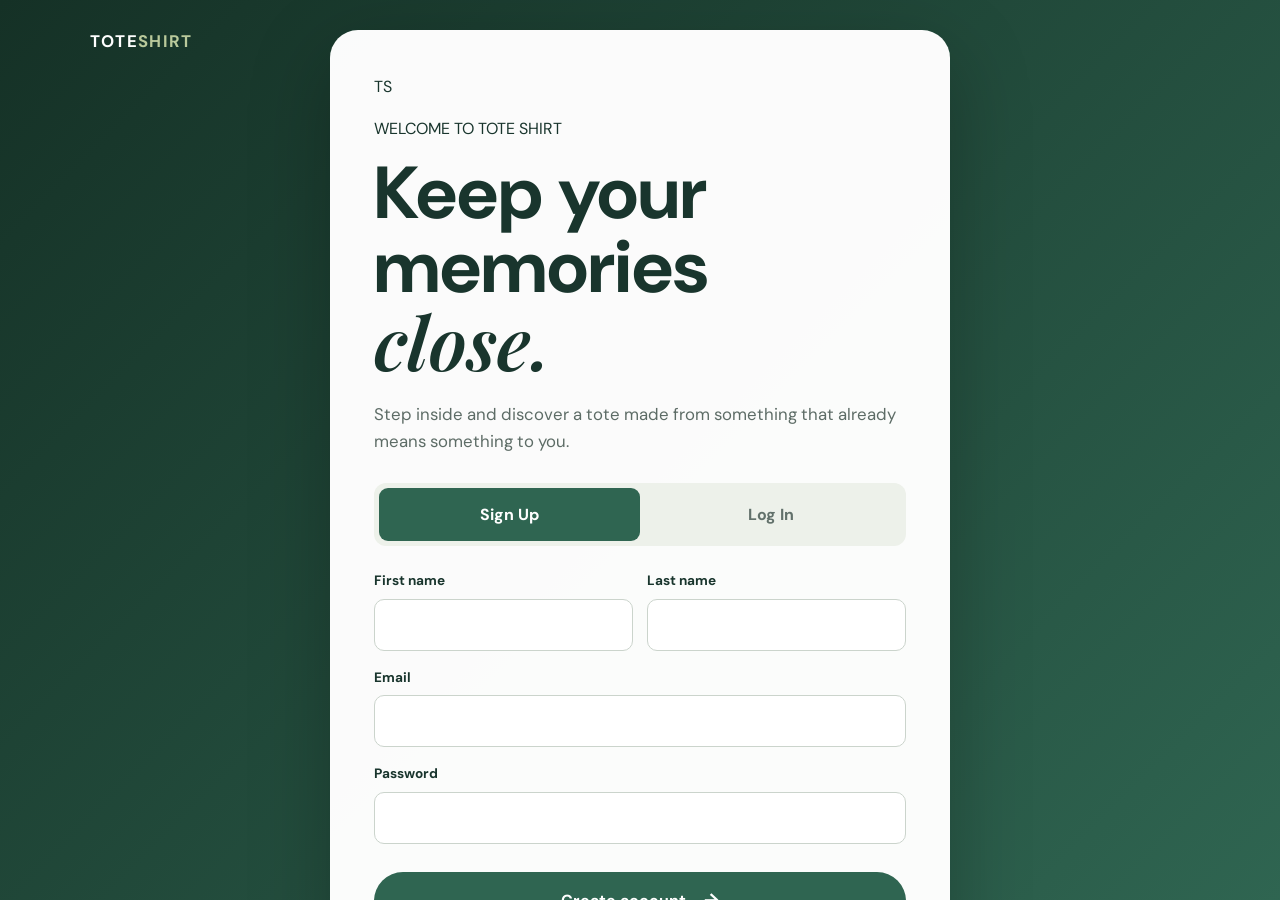
==== commit 16be6c35: "Polish Tote SHIRT website layout and contact experience" ====
--- a/index.html
+++ b/index.html
@@ -5,30 +5,36 @@
   <meta name="viewport" content="width=device-width, initial-scale=1.0">
   <meta name="description" content="Tote SHIRT — meaningful T-shirts transformed into unique tote bags.">
   <title>Tote SHIRT | Memories, Reimagined</title>
+  <link rel="preconnect" href="https://fonts.googleapis.com">
+  <link rel="preconnect" href="https://fonts.gstatic.com" crossorigin>
+  <link href="https://fonts.googleapis.com/css2?family=DM+Sans:wght@400;500;600;700&family=Playfair+Display:ital,wght@0,600;0,700;1,600;1,700&display=swap" rel="stylesheet">
   <link rel="stylesheet" href="css.css">
 </head>
 <body class="locked">
   <section id="authGate" class="auth-gate" aria-label="Account access">
+    <div class="auth-glow auth-glow-one"></div><div class="auth-glow auth-glow-two"></div>
     <div class="auth-brand">TOTE<span>SHIRT</span></div>
     <div class="auth-card">
-      <div class="auth-heading"><p class="eyebrow">WELCOME TO TOTE SHIRT</p><h1>Keep your memories<br><em>close.</em></h1><p>Sign up or log in first, then enter the Tote SHIRT experience.</p></div>
+      <div class="auth-mark">TS</div>
+      <div class="auth-heading"><p class="eyebrow">WELCOME TO TOTE SHIRT</p><h1>Keep your memories<br><em>close.</em></h1><p>Step inside and discover a tote made from something that already means something to you.</p></div>
       <div class="auth-tabs"><button class="auth-tab active" data-auth="signup">Sign Up</button><button class="auth-tab" data-auth="login">Log In</button></div>
       <form id="signupForm" class="auth-form"><div class="two-col"><label>First name<input id="firstName" type="text" required autocomplete="given-name"></label><label>Last name<input id="lastName" type="text" required autocomplete="family-name"></label></div><label>Email<input id="signupEmail" type="email" required autocomplete="email"></label><label>Password<input id="signupPassword" type="password" minlength="6" required autocomplete="new-password"></label><button class="button full" type="submit">Create account <span>→</span></button></form>
       <form id="loginForm" class="auth-form hidden"><label>Email<input id="loginEmail" type="email" required autocomplete="email"></label><label>Password<input id="loginPassword" type="password" required autocomplete="current-password"></label><button class="button full" type="submit">Log in <span>→</span></button></form>
-      <p id="authMessage" class="auth-message" role="status"></p><small class="prototype-note">Prototype access only: real authentication needs a secure backend.</small>
+      <p id="authMessage" class="auth-message" role="status"></p><small class="prototype-note">Demo access — connect a secure backend before using real accounts.</small>
     </div>
+    <div class="auth-side-note"><span>01</span> UPCYCLE <i>•</i> REMEMBER <i>•</i> REUSE</div>
   </section>
 
   <div id="siteContent" class="site-content" aria-hidden="true">
-    <nav class="nav" aria-label="Main navigation"><a class="brand" href="#home">TOTE<span>SHIRT</span></a><div class="nav-right"><button id="logoutBtn" class="logout">Log out</button><button class="menu" aria-label="Open menu" aria-expanded="false">☰</button></div><div class="links"><a href="#home">Home</a><a href="#story">Our Story</a><a href="#process">How It Works</a><a href="#payment">Payment</a><a href="#contact">Contact</a></div></nav>
+    <nav class="nav" aria-label="Main navigation"><a class="brand" href="#home">TOTE<span>SHIRT</span></a><div class="nav-right"><a class="nav-shop" href="#payment">Shop ₹150</a><button id="logoutBtn" class="logout">Log out</button><button class="menu" aria-label="Open menu" aria-expanded="false">☰</button></div><div class="links"><a href="#home">Home</a><a href="#story">Our Story</a><a href="#process">How It Works</a><a href="#payment">Shop</a><a href="#contact">Get in touch</a></div></nav>
     <main>
-      <section id="home" class="hero"><div class="hero-copy"><p class="eyebrow">UPCYCLE • REMEMBER • REUSE</p><h2>Turn old memories into <em>something new.</em></h2><p class="lead">Tote SHIRT transforms meaningful T-shirts into unique, useful tote bags—so your favorite memories can stay with you wherever you go.</p><a class="button" href="#payment">Shop for ₹150 <span>→</span></a></div><div class="hero-art" aria-label="Illustration of an upcycled tote bag"><div class="sun"></div><div class="bag"><div class="handle"></div><div class="label">TOTE<br>SHIRT</div></div><div class="leaf leaf-a"></div><div class="leaf leaf-b"></div></div></section>
-      <section id="story" class="section story"><div><p class="eyebrow">OUR STORY</p><h2>A bag with a story behind it.</h2></div><p>Tote SHIRT is an upcycling project built around sustainability, creativity, and memories. Instead of letting a special T-shirt sit unused, we give it a second life as a tote bag you can actually carry.</p></section>
-      <section class="cards" aria-label="Our values"><article><span>01</span><h3>Upcycle</h3><p>Give an unused T-shirt a new purpose and keep useful fabric in circulation.</p></article><article><span>02</span><h3>Remember</h3><p>Carry the memories connected to friends, family, colleagues, or someone special.</p></article><article><span>03</span><h3>Express</h3><p>Create something personal that feels different from an ordinary bag.</p></article></section>
-      <section id="process" class="section process"><p class="eyebrow">HOW IT WORKS</p><h2>From favorite shirt to favorite tote.</h2><div class="steps"><div><b>01</b><strong>Choose</strong><p>Pick a T-shirt that means something to you.</p></div><div><b>02</b><strong>Transform</strong><p>Give the fabric a practical new purpose.</p></div><div><b>03</b><strong>Carry</strong><p>Take your memories with you, every day.</p></div></section>
-      <section id="payment" class="payment-section"><div class="payment-intro"><p class="eyebrow">CHECKOUT</p><h2>Your Tote SHIRT<br><em>order.</em></h2><p>Affordable, meaningful, and made from an old T-shirt. Choose your quantity and preferred payment method.</p></div><div class="checkout-card"><div class="product-row"><div><strong>Upcycled Tote Bag</strong><small>Made from a meaningful T-shirt</small></div><div class="price">₹150</div></div><label>Quantity<input id="quantity" type="number" min="1" max="10" value="1"></label><div class="total-row"><span>Total</span><strong id="total">₹150</strong></div><div class="payment-methods"><p>Payment method</p><label><input type="radio" name="payment" value="gateway" checked> Secure payment gateway</label><label><input type="radio" name="payment" value="upi"> UPI</label><label><input type="radio" name="payment" value="cod"> Cash on delivery</label></div><button id="payBtn" class="button full" type="button">Continue to payment <span>→</span></button><p id="paymentMessage" class="payment-message"></p><small>For live payments, connect this button to your merchant payment provider. Never store card numbers or passwords in this GitHub Pages code.</small></div></section>
-      <section id="contact" class="cta"><p class="eyebrow">MEMORIES STAY WITH YOU</p><h2>Make your old favorite<br><em>new again.</em></h2><a class="button light" href="mailto:toteshirtindia@gmail.com">Email Tote SHIRT <span>→</span></a><p class="email">toteshirtindia@gmail.com</p></section>
-    </main><footer>© 2026 Tote SHIRT • Made with purpose.</footer>
+      <section id="home" class="hero reveal"><div class="hero-copy"><div class="hero-pill"><span></span> MADE FROM MEMORIES</div><p class="eyebrow">UPCYCLE • REMEMBER • REUSE</p><h2>Turn old memories into <em>something new.</em></h2><p class="lead">Tote SHIRT transforms meaningful T-shirts into unique, useful tote bags—so your favorite memories can stay with you wherever you go.</p><div class="hero-actions"><a class="button" href="#payment">Shop for ₹150 <span>→</span></a><a class="text-link" href="#process">See how it works <span>↓</span></a></div><div class="hero-proof"><span>✦</span><div><strong>One old shirt.</strong><small>One new everyday story.</small></div></div></div><div class="hero-art" aria-label="Illustration of an upcycled tote bag"><div class="orbit orbit-one"></div><div class="orbit orbit-two"></div><div class="sun"></div><div class="bag"><div class="handle"></div><div class="label">TOTE<br>SHIRT</div></div><div class="leaf leaf-a"></div><div class="leaf leaf-b"></div><div class="art-tag">REUSE<br><span>WITH LOVE</span></div></div></section>
+      <section id="story" class="section story reveal"><div><p class="eyebrow">OUR STORY</p><h2>A bag with a story behind it.</h2></div><div><p>Tote SHIRT is an upcycling project built around sustainability, creativity, and memories. Instead of letting a special T-shirt sit unused, we give it a second life as a tote bag you can actually carry.</p><a class="arrow-link" href="#process">Discover the process <span>↗</span></a></div></section>
+      <section class="cards reveal" aria-label="Our values"><article><span>01</span><h3>Upcycle</h3><p>Give an unused T-shirt a new purpose and keep useful fabric in circulation.</p><div class="card-line"></div></article><article><span>02</span><h3>Remember</h3><p>Carry the memories connected to friends, family, colleagues, or someone special.</p><div class="card-line"></div></article><article><span>03</span><h3>Express</h3><p>Create something personal that feels different from an ordinary bag.</p><div class="card-line"></div></article></section>
+      <section id="process" class="section process reveal"><div><p class="eyebrow">HOW IT WORKS</p><h2>From favorite shirt to favorite tote.</h2></div><div class="steps"><div><b>01</b><strong>Choose</strong><p>Pick a T-shirt that means something to you.</p></div><div><b>02</b><strong>Transform</strong><p>Give the fabric a practical new purpose.</p></div><div><b>03</b><strong>Carry</strong><p>Take your memories with you, every day.</p></div></div></section>
+      <section id="payment" class="payment-section reveal"><div class="payment-intro"><p class="eyebrow">READY TO CARRY A MEMORY?</p><h2>Your Tote SHIRT<br><em>order.</em></h2><p>Affordable, meaningful, and made from an old T-shirt. Choose your quantity and preferred payment method.</p><div class="price-badge"><strong>₹150</strong><span>per tote</span></div></div><div class="checkout-card"><div class="product-row"><div><strong>Upcycled Tote Bag</strong><small>Made from a meaningful T-shirt</small></div><div class="price">₹150</div></div><label>Quantity<input id="quantity" type="number" min="1" max="10" value="1"></label><div class="total-row"><span>Total</span><strong id="total">₹150</strong></div><div class="payment-methods"><p>Payment method</p><label><input type="radio" name="payment" value="gateway" checked> Secure payment gateway</label><label><input type="radio" name="payment" value="upi"> UPI</label><label><input type="radio" name="payment" value="cod"> Cash on delivery</label></div><button id="payBtn" class="button full" type="button">Continue to payment <span>→</span></button><p id="paymentMessage" class="payment-message"></p><small>For live payments, connect this button to your merchant payment provider. Never store card numbers or passwords in this GitHub Pages code.</small></div></section>
+      <section id="contact" class="contact-poster reveal" aria-label="Get in touch"><div class="poster-inner"><div class="poster-stamp">TOTE<br>SHIRT<br><span>INDIA</span></div><p class="poster-kicker">GET IN TOUCH</p><h2>Let's turn your<br><em>favorite shirt</em><br>into a memory you can carry.</h2><p class="poster-text">Have a question, want to place an order, or want to know more about Tote SHIRT? We'd love to hear from you.</p><div class="poster-contact"><a class="poster-contact-card" href="mailto:toteshirtindia@gmail.com"><span class="poster-icon">✉</span><span><small>EMAIL</small><strong>toteshirtindia@gmail.com</strong></span></a><a class="poster-contact-card" href="https://wa.me/918872002672" target="_blank" rel="noopener"><span class="poster-icon">WA</span><span><small>WHATSAPP</small><strong>+91 88720 02672</strong></span></a></div><p class="poster-note">Instagram coming soon · Follow the journey as Tote SHIRT grows.</p></div></section>
+    </main><footer>© 2026 Tote SHIRT <span>•</span> Made with purpose.</footer>
   </div>
   <script src="script.js"></script>
 </body>
--- a/css.css
+++ b/css.css
@@ -1,2 +1,2 @@
 @import url('https://fonts.googleapis.com/css2?family=DM+Sans:wght@400;500;600;700&family=Playfair+Display:ital,wght@0,600;0,700;1,600;1,700&display=swap');
-:root{--ink:#19352d;--green:#2f6551;--mint:#e6f0e7;--cream:#f7f3ea;--accent:#d7a65d;--white:#fff;--line:#dfe3d9}*{box-sizing:border-box}html{scroll-behavior:smooth}body{margin:0;color:var(--ink);background:var(--cream);font-family:'DM Sans',sans-serif;line-height:1.6}.locked{overflow:hidden}.site-content{display:none}.site-content.unlocked{display:block}.auth-gate{position:fixed;inset:0;z-index:100;background:linear-gradient(135deg,#153126,#2f6551);display:grid;place-items:center;padding:30px;overflow:auto}.auth-gate.hidden{display:none}.auth-brand{position:absolute;top:28px;left:7%;font-weight:700;letter-spacing:.08em;color:white;font-size:1.05rem}.auth-brand span,.brand span{color:#b9c99b}.auth-card{width:min(560px,100%);background:rgba(255,255,255,.98);padding:38px;border-radius:28px;box-shadow:0 25px 80px rgba(0,0,0,.25)}.auth-heading h1{font-size:clamp(2.2rem,6vw,3.8rem);line-height:1;margin:0 0 12px}.auth-heading em,.hero h2 em,h2 em{font-family:'Playfair Display',serif;font-weight:600}.auth-heading p:not(.eyebrow){color:#5d6c66}.eyebrow{font-size:.72rem;font-weight:700;letter-spacing:.2em;color:var(--green);margin:0 0 14px}.auth-tabs{display:grid;grid-template-columns:1fr 1fr;margin:28px 0 24px;background:#edf1ea;border-radius:12px;padding:5px}.auth-tab{border:0;background:transparent;padding:12px;border-radius:9px;font:inherit;font-weight:700;color:#62716b;cursor:pointer}.auth-tab.active{background:var(--green);color:white}.auth-form{display:grid;gap:16px}.auth-form.hidden{display:none}.auth-form label,.checkout-card>label{font-size:.85rem;font-weight:700}.auth-form input,.checkout-card input[type=number]{width:100%;margin-top:7px;padding:13px 14px;border:1px solid #cbd4cc;border-radius:10px;font:inherit;background:white;color:var(--ink)}.auth-form input:focus,.checkout-card input:focus{outline:2px solid #9eb9a6;border-color:var(--green)}.two-col{display:grid;grid-template-columns:1fr 1fr;gap:14px}.button{display:inline-flex;gap:18px;align-items:center;justify-content:center;margin-top:12px;padding:14px 21px;border:0;border-radius:999px;background:var(--green);color:white;text-decoration:none;font:inherit;font-weight:700;cursor:pointer}.button span{font-size:1.2rem}.button.full{width:100%}.auth-message{min-height:24px;color:#b54a36;font-size:.88rem}.prototype-note{display:block;color:#7b8781;font-size:.74rem;margin-top:10px}.nav{height:76px;padding:0 7%;display:flex;align-items:center;justify-content:space-between;background:rgba(247,243,234,.96);position:sticky;top:0;z-index:10;border-bottom:1px solid var(--line)}.brand{font-weight:700;letter-spacing:.08em;text-decoration:none;color:var(--ink);font-size:1.05rem}.links{display:flex;gap:25px}.links a{color:var(--ink);text-decoration:none;font-size:.9rem;font-weight:600}.links a:hover{color:var(--green)}.nav-right{display:flex;align-items:center;gap:12px;order:3}.logout{border:1px solid #bdc8bf;background:transparent;color:var(--ink);border-radius:999px;padding:8px 13px;font-weight:700;cursor:pointer}.menu{display:none;background:none;border:0;font-size:1.5rem;color:var(--ink)}.hero{min-height:calc(100vh - 76px);padding:7% 9%;display:grid;grid-template-columns:1.1fr .9fr;gap:5%;align-items:center;overflow:hidden}.hero h2{font-size:clamp(3rem,6vw,6.3rem);line-height:.98;letter-spacing:-.05em;max-width:800px;margin:0 0 25px}.lead{font-size:1.1rem;max-width:590px;color:#4d625b}.hero-art{height:520px;position:relative;display:grid;place-items:center}.sun{position:absolute;width:300px;height:300px;background:#eadbb8;border-radius:50%;top:30px;right:10px}.bag{width:260px;height:290px;background:#b9c99b;border-radius:12px 12px 24px 24px;position:relative;z-index:2;box-shadow:18px 20px 0 #d6dfc3;display:grid;place-items:center;text-align:center;font-weight:700;letter-spacing:.12em}.handle{position:absolute;width:130px;height:100px;border:18px solid var(--green);border-bottom:0;border-radius:70px 70px 0 0;top:-85px}.label{border:1px solid rgba(25,53,45,.45);padding:20px 16px}.leaf{position:absolute;width:90px;height:150px;background:var(--green);border-radius:100% 0 100% 0;z-index:3}.leaf-a{left:8%;bottom:45px;transform:rotate(-28deg)}.leaf-b{right:4%;bottom:100px;transform:rotate(38deg);background:#86a875}.section{padding:110px 9%;display:grid;grid-template-columns:1fr 1fr;gap:8%;align-items:start}.section h2,.process h2{font-size:clamp(2.3rem,4vw,4rem);line-height:1.05;letter-spacing:-.04em;margin:0}.story>p{font-size:1.2rem;max-width:620px;margin:25px 0;color:#52635d}.cards{padding:0 9% 110px;display:grid;grid-template-columns:repeat(3,1fr);gap:20px}.cards article{padding:32px;background:white;border-radius:20px;border:1px solid #e2e4db}.cards span{color:var(--accent);font-weight:700}.cards h3{font-size:1.5rem;margin:22px 0 5px}.cards p{color:#65716d}.process{display:block;background:var(--mint)}.process h2{max-width:700px}.steps{display:grid;grid-template-columns:repeat(3,1fr);gap:35px;margin-top:60px}.steps b{font-size:3rem;font-family:'Playfair Display',serif;font-style:italic}.steps strong{display:block;font-size:1.2rem;margin-top:10px}.steps p{color:#596b64}.payment-section{padding:110px 9%;display:grid;grid-template-columns:1fr 1fr;gap:8%;background:#fff}.payment-intro h2{font-size:clamp(2.5rem,5vw,4.5rem);line-height:1;margin:0 0 25px}.payment-intro>p:not(.eyebrow){max-width:570px;color:#5b6b64}.checkout-card{max-width:560px;padding:30px;background:var(--cream);border:1px solid #dde3da;border-radius:22px}.product-row,.total-row{display:flex;justify-content:space-between;gap:20px;align-items:center}.product-row{padding-bottom:22px;border-bottom:1px solid #d8ded7}.product-row small{display:block;color:#69766f;margin-top:4px}.price{font-weight:800}.checkout-card>label{display:block;margin:22px 0}.total-row{padding:18px 0;border-top:1px solid #d8ded7;font-size:1.15rem}.payment-methods{display:grid;gap:10px;margin:12px 0 20px}.payment-methods p{font-weight:700;margin:0}.payment-methods label{font-size:.9rem;font-weight:500}.payment-message{min-height:25px;color:var(--green);font-weight:600}.checkout-card>small{color:#748078;font-size:.72rem}.cta{text-align:center;padding:120px 20px;background:var(--green);color:white}.cta .eyebrow{color:#d7e4d7}.cta h2{font-size:clamp(2.8rem,5vw,5rem);line-height:1;margin:0}.button.light{background:white;color:var(--green)}.email{margin-top:15px;color:#d7e4d7}footer{text-align:center;padding:25px;background:#153126;color:#dbe5dc;font-size:.8rem}@media(max-width:800px){.auth-card{padding:26px}.two-col{grid-template-columns:1fr}.nav{height:66px}.menu{display:block}.links{display:none;position:absolute;top:66px;left:0;right:0;padding:20px 7%;background:var(--cream);flex-direction:column;gap:15px;border-bottom:1px solid var(--line)}.links.open{display:flex}.nav-right{margin-left:auto}.hero{grid-template-columns:1fr;padding:70px 7%}.hero-art{height:380px}.section,.payment-section{grid-template-columns:1fr;padding:75px 7%}.cards{grid-template-columns:1fr;padding:0 7% 75px}.steps{grid-template-columns:1fr;gap:20px}.cta{padding:90px 20px}.hero h2{font-size:clamp(3rem,14vw,5rem)}.sun{width:230px;height:230px}.bag{width:210px;height:245px}.payment-section{gap:40px}.checkout-card{max-width:none}}@media(prefers-reduced-motion:reduce){html{scroll-behavior:auto}}
+:root{--ink:#19352d;--green:#2f6551;--mint:#e6f0e7;--cream:#f7f3ea;--accent:#d7a65d;--white:#fff;--line:#dfe3d9}*{box-sizing:border-box}html{scroll-behavior:smooth}body{margin:0;color:var(--ink);background:var(--cream);font-family:'DM Sans',sans-serif;line-height:1.6}.locked{overflow:hidden}.site-content{display:none}.site-content.unlocked{display:block}.auth-gate{position:fixed;inset:0;z-index:100;background:linear-gradient(135deg,#153126,#2f6551);display:grid;place-items:center;padding:30px;overflow:auto;min-height:100vh;width:100vw}.auth-brand{position:absolute;top:28px;left:7%;font-weight:700;letter-spacing:.08em;color:white;font-size:1.05rem}.auth-brand span,.brand span{color:#b9c99b}.auth-card{width:min(620px,100%);background:rgba(255,255,255,.98);padding:44px;border-radius:28px;box-shadow:0 25px 80px rgba(0,0,0,.25)}.auth-heading h1{font-size:clamp(2.6rem,6vw,4.6rem);line-height:1;margin:0 0 12px}.auth-heading em,.hero h2 em,h2 em{font-family:'Playfair Display',serif;font-weight:600}.auth-heading p:not(.eyebrow){color:#5d6c66;font-size:1.05rem}.auth-tabs{display:grid;grid-template-columns:1fr 1fr;margin:28px 0 24px;background:#edf1ea;border-radius:12px;padding:5px}.auth-tab{border:0;background:transparent;padding:14px;border-radius:9px;font:inherit;font-weight:700;color:#62716b;cursor:pointer}.auth-tab.active{background:var(--green);color:white}.auth-form{display:grid;gap:16px}.auth-form.hidden{display:none}.auth-form label,.checkout-card>label{font-size:.85rem;font-weight:700}.auth-form input,.checkout-card input[type=number]{width:100%;margin-top:7px;padding:14px;border:1px solid #cbd4cc;border-radius:10px;font:inherit;background:white;color:var(--ink)}.auth-form input:focus,.checkout-card input:focus{outline:2px solid #9eb9a6;border-color:var(--green)}.two-col{display:grid;grid-template-columns:1fr 1fr;gap:14px}.button{display:inline-flex;gap:18px;align-items:center;justify-content:center;margin-top:12px;padding:14px 21px;border:0;border-radius:999px;background:var(--green);color:white;text-decoration:none;font:inherit;font-weight:700;cursor:pointer}.button span{font-size:1.2rem}.button.full{width:100%}.auth-message{min-height:24px;color:#b54a36;font-size:.88rem}.prototype-note{display:block;color:#7b8781;font-size:.74rem;margin-top:10px}.nav{height:76px;padding:0 7%;display:flex;align-items:center;justify-content:space-between;background:rgba(247,243,234,.96);position:sticky;top:0;z-index:10;border-bottom:1px solid var(--line)}.brand{font-weight:700;letter-spacing:.08em;text-decoration:none;color:var(--ink);font-size:1.05rem}.links{display:flex;gap:25px}.links a{color:var(--ink);text-decoration:none;font-size:.9rem;font-weight:600}.links a:hover{color:var(--green)}.nav-right{display:flex;align-items:center;gap:12px;order:3}.logout{border:1px solid #bdc8bf;background:transparent;color:var(--ink);border-radius:999px;padding:8px 13px;font-weight:700;cursor:pointer}.menu{display:none;background:none;border:0;font-size:1.5rem;color:var(--ink)}.hero{min-height:calc(100vh - 76px);padding:7% 9%;display:grid;grid-template-columns:1.1fr .9fr;gap:5%;align-items:center;overflow:hidden}.hero h2{font-size:clamp(3rem,6vw,6.3rem);line-height:.98;letter-spacing:-.05em;max-width:800px;margin:0 0 25px}.lead{font-size:1.1rem;max-width:590px;color:#4d625b}.hero-art{height:520px;position:relative;display:grid;place-items:center}.sun{position:absolute;width:300px;height:300px;background:#eadbb8;border-radius:50%;top:30px;right:10px}.bag{width:260px;height:290px;background:#b9c99b;border-radius:12px 12px 24px 24px;position:relative;z-index:2;box-shadow:18px 20px 0 #d6dfc3;display:grid;place-items:center;text-align:center;font-weight:700;letter-spacing:.12em}.handle{position:absolute;width:130px;height:100px;border:18px solid var(--green);border-bottom:0;border-radius:70px 70px 0 0;top:-85px}.label{border:1px solid rgba(25,53,45,.45);padding:20px 16px}.leaf{position:absolute;width:90px;height:150px;background:var(--green);border-radius:100% 0 100% 0;z-index:3}.leaf-a{left:8%;bottom:45px;transform:rotate(-28deg)}.leaf-b{right:4%;bottom:100px;transform:rotate(38deg);background:#86a875}.section{padding:110px 9%;display:grid;grid-template-columns:1fr 1fr;gap:8%;align-items:start}.section h2,.process h2{font-size:clamp(2.3rem,4vw,4rem);line-height:1.05;letter-spacing:-.04em;margin:0}.story>p{font-size:1.2rem;max-width:620px;margin:25px 0;color:#52635d}.cards{padding:0 9% 110px;display:grid;grid-template-columns:repeat(3,1fr);gap:20px}.cards article{padding:32px;background:white;border-radius:20px;border:1px solid #e2e4db}.cards span{color:var(--accent);font-weight:700}.cards h3{font-size:1.5rem;margin:22px 0 5px}.cards p{color:#65716d}.process{display:block;background:var(--mint)}.process h2{max-width:700px}.steps{display:grid;grid-template-columns:repeat(3,1fr);gap:35px;margin-top:60px}.steps b{font-size:3rem;font-family:'Playfair Display',serif;font-style:italic}.steps strong{display:block;font-size:1.2rem;margin-top:10px}.steps p{color:#596b64}.payment-section{padding:110px 9%;display:grid;grid-template-columns:1fr 1fr;gap:8%;background:#fff}.payment-intro h2{font-size:clamp(2.5rem,5vw,4.5rem);line-height:1;margin:0 0 25px}.payment-intro>p:not(.eyebrow){max-width:570px;color:#5b6b64}.checkout-card{max-width:560px;padding:30px;background:var(--cream);border:1px solid #dde3da;border-radius:22px}.product-row,.total-row{display:flex;justify-content:space-between;gap:20px;align-items:center}.product-row{padding-bottom:22px;border-bottom:1px solid #d8ded7}.product-row small{display:block;color:#69766f;margin-top:4px}.price{font-weight:800}.checkout-card>label{display:block;margin:22px 0}.total-row{padding:18px 0;border-top:1px solid #d8ded7;font-size:1.15rem}.payment-methods{display:grid;gap:10px;margin:12px 0 20px}.payment-methods p{font-weight:700;margin:0}.payment-methods label{font-size:.9rem;font-weight:500}.payment-message{min-height:25px;color:var(--green);font-weight:600}.checkout-card>small{color:#748078;font-size:.72rem}.contact-poster{padding:100px 7%;background:#153126;color:white;display:flex;justify-content:center}.poster-inner{width:min(980px,100%);padding:70px clamp(28px,6vw,90px);border:1px solid rgba(215,230,215,.35);background:linear-gradient(135deg,#2f6551,#234b3d);box-shadow:18px 18px 0 rgba(215,166,93,.7);position:relative;overflow:hidden}.poster-inner:after{content:'TOTE\A SHIRT';white-space:pre;position:absolute;right:-10px;bottom:-55px;font-size:clamp(5rem,14vw,11rem);line-height:.75;font-weight:700;color:rgba(255,255,255,.06);letter-spacing:-.08em}.poster-kicker{font-size:.75rem;letter-spacing:.22em;font-weight:700;color:#d7e4d7;margin:0 0 18px}.poster-inner h2{position:relative;z-index:1;font-size:clamp(2.6rem,6vw,5.6rem);line-height:.98;letter-spacing:-.04em;margin:0 0 28px}.poster-inner h2 em{color:#d7a65d}.poster-text{position:relative;z-index:1;max-width:650px;color:#dbe8df;font-size:1.05rem}.poster-contact{position:relative;z-index:2;display:grid;grid-template-columns:1fr 1fr;gap:16px;margin-top:36px}.poster-contact-card{display:flex;align-items:center;gap:15px;padding:18px;background:rgba(255,255,255,.09);border:1px solid rgba(255,255,255,.2);border-radius:14px;color:white;text-decoration:none;min-width:0}.poster-icon{display:grid;place-items:center;width:46px;height:46px;border-radius:50%;background:#d7a65d;color:#19352d;font-weight:800;font-size:.8rem;flex:none}.poster-contact-card small{display:block;font-size:.65rem;letter-spacing:.16em;color:#c8d9cd}.poster-contact-card strong{display:block;margin-top:2px;overflow-wrap:anywhere}.poster-note{position:relative;z-index:1;color:#c8d9cd;margin:28px 0 0;font-size:.86rem}footer{text-align:center;padding:25px;background:#0f261f;color:#dbe5dc;font-size:.8rem}@media(max-width:800px){.auth-card{padding:28px}.two-col{grid-template-columns:1fr}.nav{height:66px}.menu{display:block}.links{display:none;position:absolute;top:66px;left:0;right:0;padding:20px 7%;background:var(--cream);flex-direction:column;gap:15px;border-bottom:1px solid var(--line)}.links.open{display:flex}.nav-right{margin-left:auto}.hero{grid-template-columns:1fr;padding:70px 7%}.hero-art{height:380px}.section,.payment-section{grid-template-columns:1fr;padding:75px 7%}.cards{grid-template-columns:1fr;padding:0 7% 75px}.steps{grid-template-columns:1fr;gap:20px}.contact-poster{padding:70px 5%}.poster-inner{padding:45px 25px;box-shadow:10px 10px 0 rgba(215,166,93,.7)}.poster-contact{grid-template-columns:1fr}.hero h2{font-size:clamp(3rem,14vw,5rem)}.sun{width:230px;height:230px}.bag{width:210px;height:245px}.payment-section{gap:40px}.checkout-card{max-width:none}}@media(prefers-reduced-motion:reduce){html{scroll-behavior:auto}}
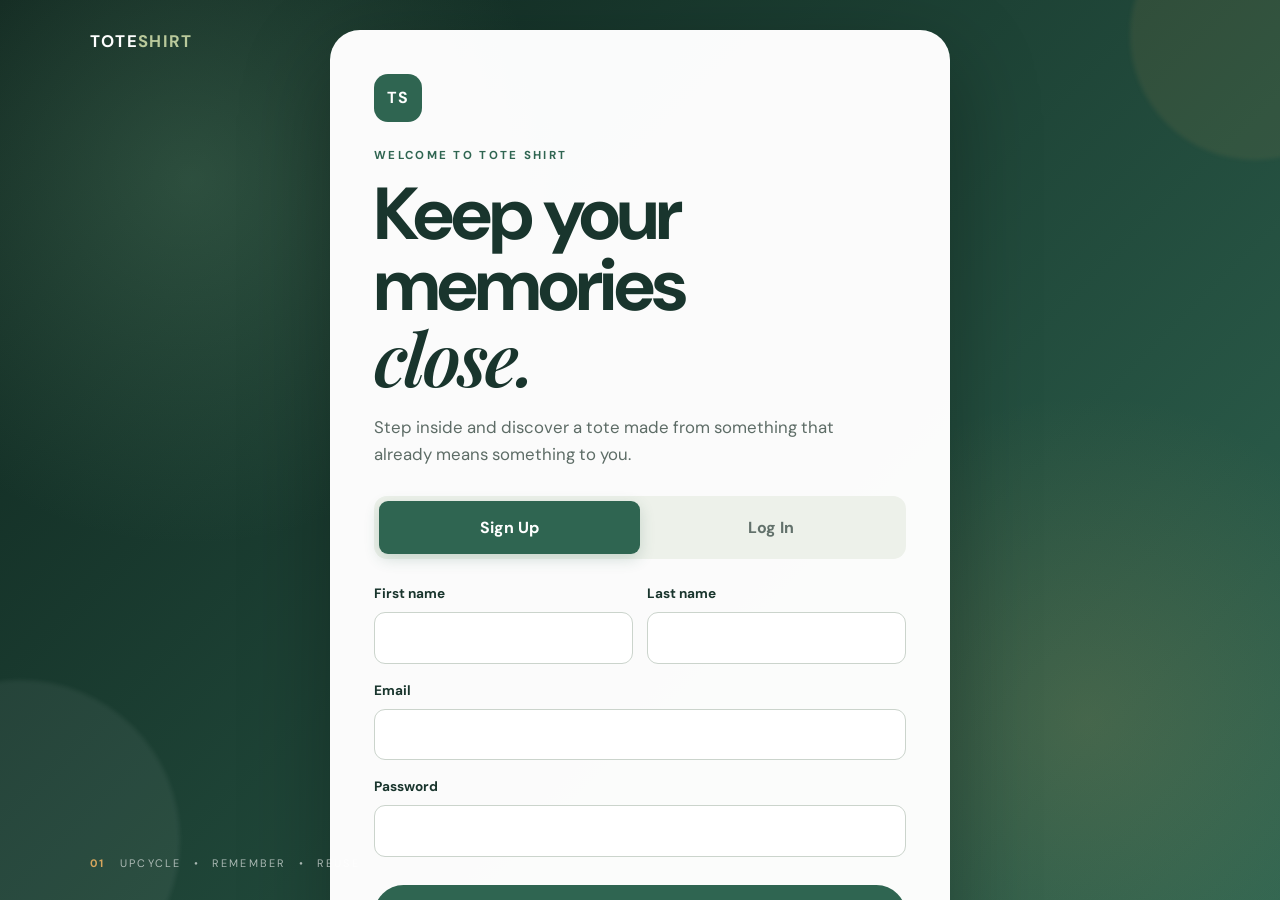
==== commit 52553a55: "Fix full-screen auth gate and contact poster" ====
--- a/index.html
+++ b/index.html
@@ -9,6 +9,11 @@
   <link rel="preconnect" href="https://fonts.gstatic.com" crossorigin>
   <link href="https://fonts.googleapis.com/css2?family=DM+Sans:wght@400;500;600;700&family=Playfair+Display:ital,wght@0,600;0,700;1,600;1,700&display=swap" rel="stylesheet">
   <link rel="stylesheet" href="css.css">
+  <style>
+    /* The login/sign-up gate is the first full-screen view on every open. */
+    .auth-gate { height: 100dvh; min-height: 100dvh; width: 100vw; }
+    .auth-gate.hidden { display: none !important; }
+  </style>
 </head>
 <body class="locked">
   <section id="authGate" class="auth-gate" aria-label="Account access">
@@ -33,7 +38,7 @@
       <section class="cards reveal" aria-label="Our values"><article><span>01</span><h3>Upcycle</h3><p>Give an unused T-shirt a new purpose and keep useful fabric in circulation.</p><div class="card-line"></div></article><article><span>02</span><h3>Remember</h3><p>Carry the memories connected to friends, family, colleagues, or someone special.</p><div class="card-line"></div></article><article><span>03</span><h3>Express</h3><p>Create something personal that feels different from an ordinary bag.</p><div class="card-line"></div></article></section>
       <section id="process" class="section process reveal"><div><p class="eyebrow">HOW IT WORKS</p><h2>From favorite shirt to favorite tote.</h2></div><div class="steps"><div><b>01</b><strong>Choose</strong><p>Pick a T-shirt that means something to you.</p></div><div><b>02</b><strong>Transform</strong><p>Give the fabric a practical new purpose.</p></div><div><b>03</b><strong>Carry</strong><p>Take your memories with you, every day.</p></div></div></section>
       <section id="payment" class="payment-section reveal"><div class="payment-intro"><p class="eyebrow">READY TO CARRY A MEMORY?</p><h2>Your Tote SHIRT<br><em>order.</em></h2><p>Affordable, meaningful, and made from an old T-shirt. Choose your quantity and preferred payment method.</p><div class="price-badge"><strong>₹150</strong><span>per tote</span></div></div><div class="checkout-card"><div class="product-row"><div><strong>Upcycled Tote Bag</strong><small>Made from a meaningful T-shirt</small></div><div class="price">₹150</div></div><label>Quantity<input id="quantity" type="number" min="1" max="10" value="1"></label><div class="total-row"><span>Total</span><strong id="total">₹150</strong></div><div class="payment-methods"><p>Payment method</p><label><input type="radio" name="payment" value="gateway" checked> Secure payment gateway</label><label><input type="radio" name="payment" value="upi"> UPI</label><label><input type="radio" name="payment" value="cod"> Cash on delivery</label></div><button id="payBtn" class="button full" type="button">Continue to payment <span>→</span></button><p id="paymentMessage" class="payment-message"></p><small>For live payments, connect this button to your merchant payment provider. Never store card numbers or passwords in this GitHub Pages code.</small></div></section>
-      <section id="contact" class="contact-poster reveal" aria-label="Get in touch"><div class="poster-inner"><div class="poster-stamp">TOTE<br>SHIRT<br><span>INDIA</span></div><p class="poster-kicker">GET IN TOUCH</p><h2>Let's turn your<br><em>favorite shirt</em><br>into a memory you can carry.</h2><p class="poster-text">Have a question, want to place an order, or want to know more about Tote SHIRT? We'd love to hear from you.</p><div class="poster-contact"><a class="poster-contact-card" href="mailto:toteshirtindia@gmail.com"><span class="poster-icon">✉</span><span><small>EMAIL</small><strong>toteshirtindia@gmail.com</strong></span></a><a class="poster-contact-card" href="https://wa.me/918872002672" target="_blank" rel="noopener"><span class="poster-icon">WA</span><span><small>WHATSAPP</small><strong>+91 88720 02672</strong></span></a></div><p class="poster-note">Instagram coming soon · Follow the journey as Tote SHIRT grows.</p></div></section>
+      <section id="contact" class="contact-poster" aria-label="Get in touch"><div class="poster-inner"><div class="poster-stamp">TOTE<br>SHIRT<br><span>INDIA</span></div><p class="poster-kicker">GET IN TOUCH</p><h2>Let's turn your<br><em>favorite shirt</em><br>into a memory you can carry.</h2><p class="poster-text">Have a question, want to place an order, or want to know more about Tote SHIRT? We'd love to hear from you.</p><div class="poster-contact"><a class="poster-contact-card" href="mailto:toteshirtindia@gmail.com"><span class="poster-icon">✉</span><span><small>EMAIL</small><strong>toteshirtindia@gmail.com</strong></span></a><a class="poster-contact-card" href="https://wa.me/918872002672" target="_blank" rel="noopener"><span class="poster-icon">WA</span><span><small>WHATSAPP</small><strong>+91 88720 02672</strong></span></a></div><p class="poster-note">Instagram coming soon · Add your Instagram profile here after you create the account.</p></div></section>
     </main><footer>© 2026 Tote SHIRT <span>•</span> Made with purpose.</footer>
   </div>
   <script src="script.js"></script>
--- a/css.css
+++ b/css.css
@@ -1,2 +1,2 @@
 @import url('https://fonts.googleapis.com/css2?family=DM+Sans:wght@400;500;600;700&family=Playfair+Display:ital,wght@0,600;0,700;1,600;1,700&display=swap');
-:root{--ink:#19352d;--green:#2f6551;--mint:#e6f0e7;--cream:#f7f3ea;--accent:#d7a65d;--white:#fff;--line:#dfe3d9}*{box-sizing:border-box}html{scroll-behavior:smooth}body{margin:0;color:var(--ink);background:var(--cream);font-family:'DM Sans',sans-serif;line-height:1.6}.locked{overflow:hidden}.site-content{display:none}.site-content.unlocked{display:block}.auth-gate{position:fixed;inset:0;z-index:100;background:linear-gradient(135deg,#153126,#2f6551);display:grid;place-items:center;padding:30px;overflow:auto;min-height:100vh;width:100vw}.auth-brand{position:absolute;top:28px;left:7%;font-weight:700;letter-spacing:.08em;color:white;font-size:1.05rem}.auth-brand span,.brand span{color:#b9c99b}.auth-card{width:min(620px,100%);background:rgba(255,255,255,.98);padding:44px;border-radius:28px;box-shadow:0 25px 80px rgba(0,0,0,.25)}.auth-heading h1{font-size:clamp(2.6rem,6vw,4.6rem);line-height:1;margin:0 0 12px}.auth-heading em,.hero h2 em,h2 em{font-family:'Playfair Display',serif;font-weight:600}.auth-heading p:not(.eyebrow){color:#5d6c66;font-size:1.05rem}.auth-tabs{display:grid;grid-template-columns:1fr 1fr;margin:28px 0 24px;background:#edf1ea;border-radius:12px;padding:5px}.auth-tab{border:0;background:transparent;padding:14px;border-radius:9px;font:inherit;font-weight:700;color:#62716b;cursor:pointer}.auth-tab.active{background:var(--green);color:white}.auth-form{display:grid;gap:16px}.auth-form.hidden{display:none}.auth-form label,.checkout-card>label{font-size:.85rem;font-weight:700}.auth-form input,.checkout-card input[type=number]{width:100%;margin-top:7px;padding:14px;border:1px solid #cbd4cc;border-radius:10px;font:inherit;background:white;color:var(--ink)}.auth-form input:focus,.checkout-card input:focus{outline:2px solid #9eb9a6;border-color:var(--green)}.two-col{display:grid;grid-template-columns:1fr 1fr;gap:14px}.button{display:inline-flex;gap:18px;align-items:center;justify-content:center;margin-top:12px;padding:14px 21px;border:0;border-radius:999px;background:var(--green);color:white;text-decoration:none;font:inherit;font-weight:700;cursor:pointer}.button span{font-size:1.2rem}.button.full{width:100%}.auth-message{min-height:24px;color:#b54a36;font-size:.88rem}.prototype-note{display:block;color:#7b8781;font-size:.74rem;margin-top:10px}.nav{height:76px;padding:0 7%;display:flex;align-items:center;justify-content:space-between;background:rgba(247,243,234,.96);position:sticky;top:0;z-index:10;border-bottom:1px solid var(--line)}.brand{font-weight:700;letter-spacing:.08em;text-decoration:none;color:var(--ink);font-size:1.05rem}.links{display:flex;gap:25px}.links a{color:var(--ink);text-decoration:none;font-size:.9rem;font-weight:600}.links a:hover{color:var(--green)}.nav-right{display:flex;align-items:center;gap:12px;order:3}.logout{border:1px solid #bdc8bf;background:transparent;color:var(--ink);border-radius:999px;padding:8px 13px;font-weight:700;cursor:pointer}.menu{display:none;background:none;border:0;font-size:1.5rem;color:var(--ink)}.hero{min-height:calc(100vh - 76px);padding:7% 9%;display:grid;grid-template-columns:1.1fr .9fr;gap:5%;align-items:center;overflow:hidden}.hero h2{font-size:clamp(3rem,6vw,6.3rem);line-height:.98;letter-spacing:-.05em;max-width:800px;margin:0 0 25px}.lead{font-size:1.1rem;max-width:590px;color:#4d625b}.hero-art{height:520px;position:relative;display:grid;place-items:center}.sun{position:absolute;width:300px;height:300px;background:#eadbb8;border-radius:50%;top:30px;right:10px}.bag{width:260px;height:290px;background:#b9c99b;border-radius:12px 12px 24px 24px;position:relative;z-index:2;box-shadow:18px 20px 0 #d6dfc3;display:grid;place-items:center;text-align:center;font-weight:700;letter-spacing:.12em}.handle{position:absolute;width:130px;height:100px;border:18px solid var(--green);border-bottom:0;border-radius:70px 70px 0 0;top:-85px}.label{border:1px solid rgba(25,53,45,.45);padding:20px 16px}.leaf{position:absolute;width:90px;height:150px;background:var(--green);border-radius:100% 0 100% 0;z-index:3}.leaf-a{left:8%;bottom:45px;transform:rotate(-28deg)}.leaf-b{right:4%;bottom:100px;transform:rotate(38deg);background:#86a875}.section{padding:110px 9%;display:grid;grid-template-columns:1fr 1fr;gap:8%;align-items:start}.section h2,.process h2{font-size:clamp(2.3rem,4vw,4rem);line-height:1.05;letter-spacing:-.04em;margin:0}.story>p{font-size:1.2rem;max-width:620px;margin:25px 0;color:#52635d}.cards{padding:0 9% 110px;display:grid;grid-template-columns:repeat(3,1fr);gap:20px}.cards article{padding:32px;background:white;border-radius:20px;border:1px solid #e2e4db}.cards span{color:var(--accent);font-weight:700}.cards h3{font-size:1.5rem;margin:22px 0 5px}.cards p{color:#65716d}.process{display:block;background:var(--mint)}.process h2{max-width:700px}.steps{display:grid;grid-template-columns:repeat(3,1fr);gap:35px;margin-top:60px}.steps b{font-size:3rem;font-family:'Playfair Display',serif;font-style:italic}.steps strong{display:block;font-size:1.2rem;margin-top:10px}.steps p{color:#596b64}.payment-section{padding:110px 9%;display:grid;grid-template-columns:1fr 1fr;gap:8%;background:#fff}.payment-intro h2{font-size:clamp(2.5rem,5vw,4.5rem);line-height:1;margin:0 0 25px}.payment-intro>p:not(.eyebrow){max-width:570px;color:#5b6b64}.checkout-card{max-width:560px;padding:30px;background:var(--cream);border:1px solid #dde3da;border-radius:22px}.product-row,.total-row{display:flex;justify-content:space-between;gap:20px;align-items:center}.product-row{padding-bottom:22px;border-bottom:1px solid #d8ded7}.product-row small{display:block;color:#69766f;margin-top:4px}.price{font-weight:800}.checkout-card>label{display:block;margin:22px 0}.total-row{padding:18px 0;border-top:1px solid #d8ded7;font-size:1.15rem}.payment-methods{display:grid;gap:10px;margin:12px 0 20px}.payment-methods p{font-weight:700;margin:0}.payment-methods label{font-size:.9rem;font-weight:500}.payment-message{min-height:25px;color:var(--green);font-weight:600}.checkout-card>small{color:#748078;font-size:.72rem}.contact-poster{padding:100px 7%;background:#153126;color:white;display:flex;justify-content:center}.poster-inner{width:min(980px,100%);padding:70px clamp(28px,6vw,90px);border:1px solid rgba(215,230,215,.35);background:linear-gradient(135deg,#2f6551,#234b3d);box-shadow:18px 18px 0 rgba(215,166,93,.7);position:relative;overflow:hidden}.poster-inner:after{content:'TOTE\A SHIRT';white-space:pre;position:absolute;right:-10px;bottom:-55px;font-size:clamp(5rem,14vw,11rem);line-height:.75;font-weight:700;color:rgba(255,255,255,.06);letter-spacing:-.08em}.poster-kicker{font-size:.75rem;letter-spacing:.22em;font-weight:700;color:#d7e4d7;margin:0 0 18px}.poster-inner h2{position:relative;z-index:1;font-size:clamp(2.6rem,6vw,5.6rem);line-height:.98;letter-spacing:-.04em;margin:0 0 28px}.poster-inner h2 em{color:#d7a65d}.poster-text{position:relative;z-index:1;max-width:650px;color:#dbe8df;font-size:1.05rem}.poster-contact{position:relative;z-index:2;display:grid;grid-template-columns:1fr 1fr;gap:16px;margin-top:36px}.poster-contact-card{display:flex;align-items:center;gap:15px;padding:18px;background:rgba(255,255,255,.09);border:1px solid rgba(255,255,255,.2);border-radius:14px;color:white;text-decoration:none;min-width:0}.poster-icon{display:grid;place-items:center;width:46px;height:46px;border-radius:50%;background:#d7a65d;color:#19352d;font-weight:800;font-size:.8rem;flex:none}.poster-contact-card small{display:block;font-size:.65rem;letter-spacing:.16em;color:#c8d9cd}.poster-contact-card strong{display:block;margin-top:2px;overflow-wrap:anywhere}.poster-note{position:relative;z-index:1;color:#c8d9cd;margin:28px 0 0;font-size:.86rem}footer{text-align:center;padding:25px;background:#0f261f;color:#dbe5dc;font-size:.8rem}@media(max-width:800px){.auth-card{padding:28px}.two-col{grid-template-columns:1fr}.nav{height:66px}.menu{display:block}.links{display:none;position:absolute;top:66px;left:0;right:0;padding:20px 7%;background:var(--cream);flex-direction:column;gap:15px;border-bottom:1px solid var(--line)}.links.open{display:flex}.nav-right{margin-left:auto}.hero{grid-template-columns:1fr;padding:70px 7%}.hero-art{height:380px}.section,.payment-section{grid-template-columns:1fr;padding:75px 7%}.cards{grid-template-columns:1fr;padding:0 7% 75px}.steps{grid-template-columns:1fr;gap:20px}.contact-poster{padding:70px 5%}.poster-inner{padding:45px 25px;box-shadow:10px 10px 0 rgba(215,166,93,.7)}.poster-contact{grid-template-columns:1fr}.hero h2{font-size:clamp(3rem,14vw,5rem)}.sun{width:230px;height:230px}.bag{width:210px;height:245px}.payment-section{gap:40px}.checkout-card{max-width:none}}@media(prefers-reduced-motion:reduce){html{scroll-behavior:auto}}
+:root{--ink:#19352d;--green:#2f6551;--deep:#102820;--mint:#e6f0e7;--cream:#f7f3ea;--accent:#d7a65d;--white:#fff;--line:#dfe3d9;--muted:#61716a}*{box-sizing:border-box}html{scroll-behavior:smooth}body{margin:0;color:var(--ink);background:var(--cream);font-family:'DM Sans',sans-serif;line-height:1.6}.locked{overflow:hidden}.site-content{display:none}.site-content.unlocked{display:block}.auth-gate{position:fixed;inset:0;z-index:100;background:radial-gradient(circle at 15% 20%,rgba(111,161,125,.28),transparent 28%),radial-gradient(circle at 85% 80%,rgba(215,166,93,.16),transparent 25%),linear-gradient(135deg,#0e241d,#2f6551);display:grid;place-items:center;padding:30px;overflow:auto;min-height:100vh;width:100vw}.auth-glow{position:absolute;border-radius:50%;filter:blur(2px);pointer-events:none}.auth-glow-one{width:320px;height:320px;left:-140px;bottom:-100px;background:rgba(255,255,255,.06)}.auth-glow-two{width:250px;height:250px;right:-100px;top:-90px;background:rgba(215,166,93,.09)}.auth-brand{position:absolute;top:28px;left:7%;font-weight:700;letter-spacing:.08em;color:white;font-size:1.05rem}.auth-brand span,.brand span{color:#b9c99b}.auth-card{position:relative;width:min(620px,100%);background:rgba(255,255,255,.98);padding:44px;border-radius:30px;box-shadow:0 30px 90px rgba(0,0,0,.3);animation:rise .7s ease both}.auth-mark{width:48px;height:48px;border-radius:14px;display:grid;place-items:center;background:var(--green);color:white;font-weight:700;letter-spacing:.05em;margin-bottom:25px}.auth-heading h1{font-size:clamp(2.6rem,6vw,4.6rem);line-height:.96;letter-spacing:-.04em;margin:0 0 14px}.auth-heading em,.hero h2 em,h2 em{font-family:'Playfair Display',serif;font-weight:600}.auth-heading p:not(.eyebrow){color:#5d6c66;font-size:1.05rem;max-width:500px}.eyebrow{font-size:.72rem;font-weight:700;letter-spacing:.2em;color:var(--green);margin:0 0 14px}.auth-tabs{display:grid;grid-template-columns:1fr 1fr;margin:28px 0 24px;background:#edf1ea;border-radius:13px;padding:5px}.auth-tab{border:0;background:transparent;padding:14px;border-radius:9px;font:inherit;font-weight:700;color:#62716b;cursor:pointer;transition:.2s}.auth-tab.active{background:var(--green);color:white;box-shadow:0 5px 15px rgba(47,101,81,.2)}.auth-form{display:grid;gap:16px}.auth-form.hidden{display:none}.auth-form label,.checkout-card>label{font-size:.85rem;font-weight:700}.auth-form input,.checkout-card input[type=number]{width:100%;margin-top:7px;padding:14px;border:1px solid #cbd4cc;border-radius:11px;font:inherit;background:white;color:var(--ink);transition:.2s}.auth-form input:focus,.checkout-card input:focus{outline:2px solid #9eb9a6;border-color:var(--green)}.two-col{display:grid;grid-template-columns:1fr 1fr;gap:14px}.button{display:inline-flex;gap:18px;align-items:center;justify-content:center;margin-top:12px;padding:14px 21px;border:0;border-radius:999px;background:var(--green);color:white;text-decoration:none;font:inherit;font-weight:700;cursor:pointer;transition:transform .2s,box-shadow .2s,background .2s}.button:hover{transform:translateY(-3px);box-shadow:0 12px 25px rgba(25,53,45,.18);background:#245642}.button span{font-size:1.2rem}.button.full{width:100%}.auth-message{min-height:24px;color:#b54a36;font-size:.88rem}.prototype-note{display:block;color:#7b8781;font-size:.74rem;margin-top:10px}.auth-side-note{position:absolute;bottom:28px;left:7%;color:rgba(255,255,255,.62);font-size:.68rem;letter-spacing:.2em}.auth-side-note span{color:var(--accent);font-weight:700;margin-right:10px}.auth-side-note i{font-style:normal;margin:0 7px}.nav{height:76px;padding:0 7%;display:flex;align-items:center;justify-content:space-between;background:rgba(247,243,234,.92);backdrop-filter:blur(14px);position:sticky;top:0;z-index:10;border-bottom:1px solid var(--line)}.brand{font-weight:700;letter-spacing:.08em;text-decoration:none;color:var(--ink);font-size:1.05rem}.links{display:flex;gap:25px}.links a{color:var(--ink);text-decoration:none;font-size:.9rem;font-weight:600;position:relative}.links a:after{content:'';position:absolute;left:0;right:100%;bottom:-7px;height:2px;background:var(--accent);transition:.25s}.links a:hover:after{right:0}.nav-right{display:flex;align-items:center;gap:12px;order:3}.nav-shop{color:white;background:var(--green);padding:8px 14px;border-radius:999px;text-decoration:none;font-size:.8rem;font-weight:700}.logout{border:1px solid #bdc8bf;background:transparent;color:var(--ink);border-radius:999px;padding:8px 13px;font-weight:700;cursor:pointer}.menu{display:none;background:none;border:0;font-size:1.5rem;color:var(--ink)}.hero{min-height:calc(100vh - 76px);padding:7% 9%;display:grid;grid-template-columns:1.1fr .9fr;gap:5%;align-items:center;overflow:hidden}.hero-copy{position:relative;z-index:2}.hero-pill{display:inline-flex;align-items:center;gap:9px;border:1px solid #d5ded6;background:rgba(255,255,255,.55);padding:8px 12px;border-radius:999px;font-size:.67rem;font-weight:700;letter-spacing:.13em;margin-bottom:30px}.hero-pill span{width:7px;height:7px;background:#80a76f;border-radius:50%;box-shadow:0 0 0 5px rgba(128,167,111,.14)}.hero h2{font-size:clamp(3rem,6vw,6.3rem);line-height:.95;letter-spacing:-.06em;max-width:800px;margin:0 0 25px}.lead{font-size:1.1rem;max-width:590px;color:#4d625b}.hero-actions{display:flex;align-items:center;gap:24px;flex-wrap:wrap}.text-link,.arrow-link{color:var(--ink);font-weight:700;text-decoration:none}.text-link span,.arrow-link span{color:var(--accent);margin-left:5px}.hero-proof{display:flex;align-items:center;gap:12px;margin-top:42px}.hero-proof>span{width:38px;height:38px;border-radius:50%;display:grid;place-items:center;background:#e6f0e7;color:var(--green)}.hero-proof strong,.hero-proof small{display:block}.hero-proof small{color:var(--muted);font-size:.76rem}.hero-art{height:520px;position:relative;display:grid;place-items:center}.sun{position:absolute;width:300px;height:300px;background:#eadbb8;border-radius:50%;top:30px;right:10px}.orbit{position:absolute;border:1px solid rgba(47,101,81,.16);border-radius:50%}.orbit-one{width:400px;height:400px}.orbit-two{width:470px;height:470px;border-style:dashed}.bag{width:260px;height:290px;background:#b9c99b;border-radius:12px 12px 24px 24px;position:relative;z-index:2;display:grid;place-items:center;text-align:center;font-weight:700;letter-spacing:.12em;box-shadow:18px 20px 0 #d6dfc3,0 25px 45px rgba(25,53,45,.14);transform:rotate(2deg);animation:float 5s ease-in-out infinite}.handle{position:absolute;width:130px;height:100px;border:18px solid var(--green);border-bottom:0;border-radius:70px 70px 0 0;top:-85px}.label{border:1px solid rgba(25,53,45,.45);padding:20px 16px}.leaf{position:absolute;width:90px;height:150px;background:var(--green);border-radius:100% 0 100% 0;z-index:3}.leaf-a{left:8%;bottom:45px;transform:rotate(-28deg)}.leaf-b{right:4%;bottom:100px;transform:rotate(38deg);background:#86a875}.art-tag{position:absolute;right:0;top:110px;z-index:4;background:white;padding:14px 18px;box-shadow:0 10px 25px rgba(25,53,45,.12);font-size:.62rem;font-weight:700;letter-spacing:.14em;transform:rotate(6deg)}.art-tag span{color:var(--green)}.section{padding:110px 9%;display:grid;grid-template-columns:1fr 1fr;gap:8%;align-items:start}.section h2,.process h2{font-size:clamp(2.3rem,4vw,4rem);line-height:1.05;letter-spacing:-.04em;margin:0}.story>div:last-child{padding-top:25px}.story>div:last-child>p{font-size:1.2rem;max-width:620px;margin:0 0 28px;color:#52635d}.cards{padding:0 9% 110px;display:grid;grid-template-columns:repeat(3,1fr);gap:20px}.cards article{padding:32px;background:white;border-radius:20px;border:1px solid #e2e4db;transition:transform .25s,box-shadow .25s}.cards article:hover{transform:translateY(-7px);box-shadow:0 18px 40px rgba(25,53,45,.08)}.cards span{color:var(--accent);font-weight:700}.cards h3{font-size:1.5rem;margin:22px 0 5px}.cards p{color:#65716d}.card-line{width:45px;height:2px;background:var(--green);margin-top:28px}.process{display:block;background:var(--mint)}.process>h2{max-width:700px}.steps{display:grid;grid-template-columns:repeat(3,1fr);gap:35px;margin-top:60px}.steps b{font-size:3rem;font-family:'Playfair Display',serif;font-style:italic;color:var(--green)}.steps strong{display:block;font-size:1.2rem;margin-top:10px}.steps p{color:#596b64}.payment-section{padding:110px 9%;display:grid;grid-template-columns:1fr 1fr;gap:8%;background:#fff}.payment-intro h2{font-size:clamp(2.5rem,5vw,4.5rem);line-height:1;margin:0 0 25px}.payment-intro>p:not(.eyebrow){max-width:570px;color:#5b6b64}.price-badge{display:inline-flex;align-items:baseline;gap:9px;margin-top:25px;padding:12px 17px;border:1px solid #dfe5de;border-radius:12px;background:var(--cream)}.price-badge strong{font-size:1.8rem}.price-badge span{color:var(--muted);font-size:.75rem}.checkout-card{max-width:560px;padding:30px;background:var(--cream);border:1px solid #dde3da;border-radius:22px;box-shadow:0 20px 50px rgba(25,53,45,.07)}.product-row,.total-row{display:flex;justify-content:space-between;gap:20px;align-items:center}.product-row{padding-bottom:22px;border-bottom:1px solid #d8ded7}.product-row small{display:block;color:#69766f;margin-top:4px}.price{font-weight:800}.checkout-card>label{display:block;margin:22px 0}.total-row{padding:18px 0;border-top:1px solid #d8ded7;font-size:1.15rem}.payment-methods{display:grid;gap:10px;margin:12px 0 20px}.payment-methods p{font-weight:700;margin:0}.payment-methods label{font-size:.9rem;font-weight:500}.payment-message{min-height:25px;color:var(--green);font-weight:600}.checkout-card>small{color:#748078;font-size:.72rem}.contact-poster{padding:100px 7%;background:#153126;color:white;display:flex;justify-content:center}.poster-inner{width:min(980px,100%);padding:70px clamp(28px,6vw,90px);border:1px solid rgba(215,230,215,.35);background:linear-gradient(135deg,#2f6551,#234b3d);box-shadow:18px 18px 0 rgba(215,166,93,.7);position:relative;overflow:hidden}.poster-inner:before{content:'';position:absolute;inset:18px;border:1px solid rgba(255,255,255,.1);pointer-events:none}.poster-inner:after{content:'TOTE\A SHIRT';white-space:pre;position:absolute;right:-10px;bottom:-55px;font-size:clamp(5rem,14vw,11rem);line-height:.75;font-weight:700;color:rgba(255,255,255,.06);letter-spacing:-.08em}.poster-stamp{position:absolute;right:7%;top:65px;width:82px;height:82px;border:1px solid rgba(255,255,255,.45);border-radius:50%;display:grid;place-items:center;text-align:center;font-size:.52rem;line-height:1.05;letter-spacing:.12em;transform:rotate(8deg);z-index:2}.poster-stamp span{color:var(--accent)}.poster-kicker{font-size:.75rem;letter-spacing:.22em;font-weight:700;color:#d7e4d7;margin:0 0 18px}.poster-inner h2{position:relative;z-index:1;font-size:clamp(2.6rem,6vw,5.6rem);line-height:.98;letter-spacing:-.04em;margin:0 0 28px}.poster-inner h2 em{color:#d7a65d}.poster-text{position:relative;z-index:1;max-width:650px;color:#dbe8df;font-size:1.05rem}.poster-contact{position:relative;z-index:2;display:grid;grid-template-columns:1fr 1fr;gap:16px;margin-top:36px}.poster-contact-card{display:flex;align-items:center;gap:15px;padding:18px;background:rgba(255,255,255,.09);border:1px solid rgba(255,255,255,.2);border-radius:14px;color:white;text-decoration:none;min-width:0;transition:.2s}.poster-contact-card:hover{background:rgba(255,255,255,.16);transform:translateY(-3px)}.poster-icon{display:grid;place-items:center;width:46px;height:46px;border-radius:50%;background:#d7a65d;color:#19352d;font-weight:800;font-size:.8rem;flex:none}.poster-contact-card small{display:block;font-size:.65rem;letter-spacing:.16em;color:#c8d9cd}.poster-contact-card strong{display:block;margin-top:2px;overflow-wrap:anywhere}.poster-note{position:relative;z-index:1;color:#c8d9cd;margin:28px 0 0;font-size:.86rem}footer{text-align:center;padding:25px;background:#0f261f;color:#dbe5dc;font-size:.8rem}footer span{color:var(--accent);padding:0 6px}.reveal{opacity:0;transform:translateY(22px);transition:opacity .7s ease,transform .7s ease}.reveal.visible{opacity:1;transform:none}@keyframes rise{from{opacity:0;transform:translateY(18px)}to{opacity:1;transform:none}}@keyframes float{0%,100%{transform:translateY(0) rotate(2deg)}50%{transform:translateY(-10px) rotate(-1deg)}}@media(max-width:800px){.auth-card{padding:28px}.two-col{grid-template-columns:1fr}.auth-side-note{display:none}.nav{height:66px}.nav-shop{display:none}.menu{display:block}.links{display:none;position:absolute;top:66px;left:0;right:0;padding:20px 7%;background:var(--cream);flex-direction:column;gap:15px;border-bottom:1px solid var(--line)}.links.open{display:flex}.nav-right{margin-left:auto}.hero{grid-template-columns:1fr;padding:60px 7%}.hero-art{height:380px;margin-top:20px}.section,.payment-section{grid-template-columns:1fr;padding:75px 7%}.cards{grid-template-columns:1fr;padding:0 7% 75px}.steps{grid-template-columns:1fr;gap:20px;margin-top:40px}.contact-poster{padding:70px 5%}.poster-inner{padding:45px 25px;box-shadow:10px 10px 0 rgba(215,166,93,.7)}.poster-stamp{display:none}.poster-contact{grid-template-columns:1fr}.hero h2{font-size:clamp(3rem,14vw,5rem)}.sun{width:230px;height:230px}.bag{width:210px;height:245px}.orbit-one{width:330px;height:330px}.orbit-two{width:370px;height:370px}.art-tag{right:2%;top:80px}.payment-section{gap:40px}.checkout-card{max-width:none}}@media(prefers-reduced-motion:reduce){html{scroll-behavior:auto}.reveal,.reveal.visible{opacity:1;transform:none}.bag{animation:none}}
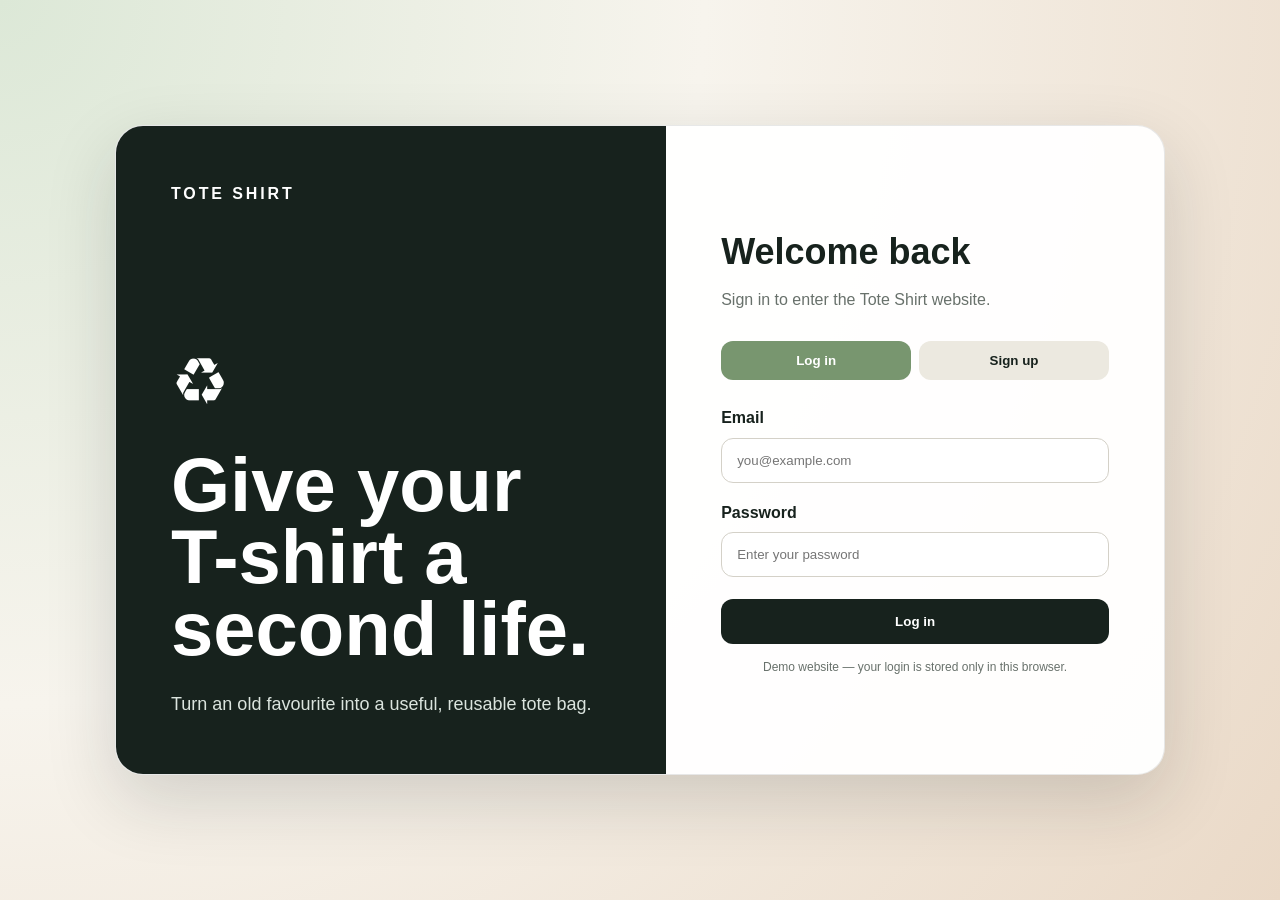
==== commit fa4ded4e: "Add files via upload" ====
--- a/index.html
+++ b/index.html
@@ -1,46 +1,609 @@
-<!DOCTYPE html>
-<html lang="en">
-<head>
-  <meta charset="UTF-8">
-  <meta name="viewport" content="width=device-width, initial-scale=1.0">
-  <meta name="description" content="Tote SHIRT — meaningful T-shirts transformed into unique tote bags.">
-  <title>Tote SHIRT | Memories, Reimagined</title>
-  <link rel="preconnect" href="https://fonts.googleapis.com">
-  <link rel="preconnect" href="https://fonts.gstatic.com" crossorigin>
-  <link href="https://fonts.googleapis.com/css2?family=DM+Sans:wght@400;500;600;700&family=Playfair+Display:ital,wght@0,600;0,700;1,600;1,700&display=swap" rel="stylesheet">
-  <link rel="stylesheet" href="css.css">
-  <style>
-    /* The login/sign-up gate is the first full-screen view on every open. */
-    .auth-gate { height: 100dvh; min-height: 100dvh; width: 100vw; }
-    .auth-gate.hidden { display: none !important; }
-  </style>
-</head>
-<body class="locked">
-  <section id="authGate" class="auth-gate" aria-label="Account access">
-    <div class="auth-glow auth-glow-one"></div><div class="auth-glow auth-glow-two"></div>
-    <div class="auth-brand">TOTE<span>SHIRT</span></div>
-    <div class="auth-card">
-      <div class="auth-mark">TS</div>
-      <div class="auth-heading"><p class="eyebrow">WELCOME TO TOTE SHIRT</p><h1>Keep your memories<br><em>close.</em></h1><p>Step inside and discover a tote made from something that already means something to you.</p></div>
-      <div class="auth-tabs"><button class="auth-tab active" data-auth="signup">Sign Up</button><button class="auth-tab" data-auth="login">Log In</button></div>
-      <form id="signupForm" class="auth-form"><div class="two-col"><label>First name<input id="firstName" type="text" required autocomplete="given-name"></label><label>Last name<input id="lastName" type="text" required autocomplete="family-name"></label></div><label>Email<input id="signupEmail" type="email" required autocomplete="email"></label><label>Password<input id="signupPassword" type="password" minlength="6" required autocomplete="new-password"></label><button class="button full" type="submit">Create account <span>→</span></button></form>
-      <form id="loginForm" class="auth-form hidden"><label>Email<input id="loginEmail" type="email" required autocomplete="email"></label><label>Password<input id="loginPassword" type="password" required autocomplete="current-password"></label><button class="button full" type="submit">Log in <span>→</span></button></form>
-      <p id="authMessage" class="auth-message" role="status"></p><small class="prototype-note">Demo access — connect a secure backend before using real accounts.</small>
-    </div>
-    <div class="auth-side-note"><span>01</span> UPCYCLE <i>•</i> REMEMBER <i>•</i> REUSE</div>
-  </section>
-
-  <div id="siteContent" class="site-content" aria-hidden="true">
-    <nav class="nav" aria-label="Main navigation"><a class="brand" href="#home">TOTE<span>SHIRT</span></a><div class="nav-right"><a class="nav-shop" href="#payment">Shop ₹150</a><button id="logoutBtn" class="logout">Log out</button><button class="menu" aria-label="Open menu" aria-expanded="false">☰</button></div><div class="links"><a href="#home">Home</a><a href="#story">Our Story</a><a href="#process">How It Works</a><a href="#payment">Shop</a><a href="#contact">Get in touch</a></div></nav>
-    <main>
-      <section id="home" class="hero reveal"><div class="hero-copy"><div class="hero-pill"><span></span> MADE FROM MEMORIES</div><p class="eyebrow">UPCYCLE • REMEMBER • REUSE</p><h2>Turn old memories into <em>something new.</em></h2><p class="lead">Tote SHIRT transforms meaningful T-shirts into unique, useful tote bags—so your favorite memories can stay with you wherever you go.</p><div class="hero-actions"><a class="button" href="#payment">Shop for ₹150 <span>→</span></a><a class="text-link" href="#process">See how it works <span>↓</span></a></div><div class="hero-proof"><span>✦</span><div><strong>One old shirt.</strong><small>One new everyday story.</small></div></div></div><div class="hero-art" aria-label="Illustration of an upcycled tote bag"><div class="orbit orbit-one"></div><div class="orbit orbit-two"></div><div class="sun"></div><div class="bag"><div class="handle"></div><div class="label">TOTE<br>SHIRT</div></div><div class="leaf leaf-a"></div><div class="leaf leaf-b"></div><div class="art-tag">REUSE<br><span>WITH LOVE</span></div></div></section>
-      <section id="story" class="section story reveal"><div><p class="eyebrow">OUR STORY</p><h2>A bag with a story behind it.</h2></div><div><p>Tote SHIRT is an upcycling project built around sustainability, creativity, and memories. Instead of letting a special T-shirt sit unused, we give it a second life as a tote bag you can actually carry.</p><a class="arrow-link" href="#process">Discover the process <span>↗</span></a></div></section>
-      <section class="cards reveal" aria-label="Our values"><article><span>01</span><h3>Upcycle</h3><p>Give an unused T-shirt a new purpose and keep useful fabric in circulation.</p><div class="card-line"></div></article><article><span>02</span><h3>Remember</h3><p>Carry the memories connected to friends, family, colleagues, or someone special.</p><div class="card-line"></div></article><article><span>03</span><h3>Express</h3><p>Create something personal that feels different from an ordinary bag.</p><div class="card-line"></div></article></section>
-      <section id="process" class="section process reveal"><div><p class="eyebrow">HOW IT WORKS</p><h2>From favorite shirt to favorite tote.</h2></div><div class="steps"><div><b>01</b><strong>Choose</strong><p>Pick a T-shirt that means something to you.</p></div><div><b>02</b><strong>Transform</strong><p>Give the fabric a practical new purpose.</p></div><div><b>03</b><strong>Carry</strong><p>Take your memories with you, every day.</p></div></div></section>
-      <section id="payment" class="payment-section reveal"><div class="payment-intro"><p class="eyebrow">READY TO CARRY A MEMORY?</p><h2>Your Tote SHIRT<br><em>order.</em></h2><p>Affordable, meaningful, and made from an old T-shirt. Choose your quantity and preferred payment method.</p><div class="price-badge"><strong>₹150</strong><span>per tote</span></div></div><div class="checkout-card"><div class="product-row"><div><strong>Upcycled Tote Bag</strong><small>Made from a meaningful T-shirt</small></div><div class="price">₹150</div></div><label>Quantity<input id="quantity" type="number" min="1" max="10" value="1"></label><div class="total-row"><span>Total</span><strong id="total">₹150</strong></div><div class="payment-methods"><p>Payment method</p><label><input type="radio" name="payment" value="gateway" checked> Secure payment gateway</label><label><input type="radio" name="payment" value="upi"> UPI</label><label><input type="radio" name="payment" value="cod"> Cash on delivery</label></div><button id="payBtn" class="button full" type="button">Continue to payment <span>→</span></button><p id="paymentMessage" class="payment-message"></p><small>For live payments, connect this button to your merchant payment provider. Never store card numbers or passwords in this GitHub Pages code.</small></div></section>
-      <section id="contact" class="contact-poster" aria-label="Get in touch"><div class="poster-inner"><div class="poster-stamp">TOTE<br>SHIRT<br><span>INDIA</span></div><p class="poster-kicker">GET IN TOUCH</p><h2>Let's turn your<br><em>favorite shirt</em><br>into a memory you can carry.</h2><p class="poster-text">Have a question, want to place an order, or want to know more about Tote SHIRT? We'd love to hear from you.</p><div class="poster-contact"><a class="poster-contact-card" href="mailto:toteshirtindia@gmail.com"><span class="poster-icon">✉</span><span><small>EMAIL</small><strong>toteshirtindia@gmail.com</strong></span></a><a class="poster-contact-card" href="https://wa.me/918872002672" target="_blank" rel="noopener"><span class="poster-icon">WA</span><span><small>WHATSAPP</small><strong>+91 88720 02672</strong></span></a></div><p class="poster-note">Instagram coming soon · Add your Instagram profile here after you create the account.</p></div></section>
-    </main><footer>© 2026 Tote SHIRT <span>•</span> Made with purpose.</footer>
-  </div>
-  <script src="script.js"></script>
-</body>
-</html>
+<!DOCTYPE html>
+<html lang="en">
+<head>
+    <meta charset="UTF-8">
+    <meta name="viewport" content="width=device-width, initial-scale=1.0">
+    <title>Tote Shirt — T-Shirt to Tote Bag</title>
+    <link rel="stylesheet" href="css.css">
+</head>
+
+<body>
+
+<!-- ================= LOGIN / SIGN UP SCREEN ================= -->
+
+<div id="authScreen" class="auth-screen">
+
+    <div class="auth-card">
+
+        <div class="auth-left">
+            <div class="brand">TOTE SHIRT</div>
+
+            <div class="auth-message">
+                <div class="recycle-symbol">♻</div>
+
+                <h1>
+                    Give your<br>
+                    T-shirt a<br>
+                    second life.
+                </h1>
+
+                <p>
+                    Turn an old favourite into a useful,
+                    reusable tote bag.
+                </p>
+            </div>
+        </div>
+
+
+        <div class="auth-right">
+
+            <h2 id="authTitle">Welcome back</h2>
+
+            <p class="auth-subtitle">
+                Sign in to enter the Tote Shirt website.
+            </p>
+
+
+            <div class="auth-tabs">
+
+                <button
+                    class="auth-tab active"
+                    id="loginTab"
+                    type="button">
+                    Log in
+                </button>
+
+                <button
+                    class="auth-tab"
+                    id="signupTab"
+                    type="button">
+                    Sign up
+                </button>
+
+            </div>
+
+
+            <form id="authForm">
+
+                <div
+                    class="form-group"
+                    id="nameGroup"
+                    style="display:none;">
+
+                    <label for="name">
+                        Name
+                    </label>
+
+                    <input
+                        type="text"
+                        id="name"
+                        placeholder="Your name">
+                </div>
+
+
+                <div class="form-group">
+
+                    <label for="email">
+                        Email
+                    </label>
+
+                    <input
+                        type="email"
+                        id="email"
+                        placeholder="you@example.com"
+                        required>
+                </div>
+
+
+                <div class="form-group">
+
+                    <label for="password">
+                        Password
+                    </label>
+
+                    <input
+                        type="password"
+                        id="password"
+                        placeholder="Enter your password"
+                        required>
+                </div>
+
+
+                <button
+                    type="submit"
+                    class="auth-submit"
+                    id="authButton">
+
+                    Log in
+
+                </button>
+
+            </form>
+
+
+            <p class="demo-text">
+                Demo website — your login is stored only
+                in this browser.
+            </p>
+
+        </div>
+
+    </div>
+
+</div>
+
+
+
+<!-- ================= MAIN WEBSITE ================= -->
+
+<div id="mainWebsite" style="display:none;">
+
+
+    <!-- NAVIGATION -->
+
+    <header class="navbar">
+
+        <div class="nav-container">
+
+            <a href="#home" class="logo">
+                TOTE SHIRT
+            </a>
+
+
+            <nav class="nav-links">
+
+                <a href="#about">
+                    About
+                </a>
+
+                <a href="#how">
+                    How It Works
+                </a>
+
+                <a href="#pricing">
+                    Pricing
+                </a>
+
+                <a href="#contact">
+                    Get in Touch
+                </a>
+
+                <button
+                    id="logoutButton"
+                    class="logout-button">
+
+                    Log out
+
+                </button>
+
+            </nav>
+
+        </div>
+
+    </header>
+
+
+
+    <!-- ================= HERO ================= -->
+
+    <section id="home" class="hero">
+
+        <div class="hero-container">
+
+            <div class="hero-text">
+
+                <span class="eyebrow">
+                    T-SHIRT → TOTE BAG
+                </span>
+
+                <h1>
+                    Wear it.<br>
+                    Reuse it.
+                </h1>
+
+                <p>
+                    ReTote transforms old and unwanted
+                    T-shirts into practical, reusable
+                    tote bags.
+                </p>
+
+
+                <div class="hero-buttons">
+
+                    <a
+                        href="#pricing"
+                        class="button dark-button">
+
+                        See Pricing
+
+                    </a>
+
+
+                    <a
+                        href="#contact"
+                        class="button light-button">
+
+                        Get in Touch
+
+                    </a>
+
+                </div>
+
+            </div>
+
+
+            <div class="hero-art">
+
+                <div class="tote-illustration">
+
+                    <div class="tote-handle"></div>
+
+                    <div class="tote-body">
+
+                        <span>
+                            TOTE SHIRT
+                        </span>
+
+                    </div>
+
+                </div>
+
+            </div>
+
+        </div>
+
+    </section>
+
+
+
+    <!-- ================= ABOUT ================= -->
+
+    <section id="about" class="section">
+
+        <div class="section-container">
+
+            <span class="eyebrow">
+                THE IDEA
+            </span>
+
+            <h2 class="section-title">
+                A simple change with
+                a useful result.
+            </h2>
+
+            <p class="section-description">
+                Instead of letting an unwanted T-shirt
+                sit unused, we transform it into
+                something useful that can be carried
+                again and again.
+            </p>
+
+
+            <div class="three-cards">
+
+
+                <div class="info-card">
+
+                    <span class="card-number">
+                        01
+                    </span>
+
+                    <h3>
+                        Upcycle
+                    </h3>
+
+                    <p>
+                        Give an old T-shirt a new purpose
+                        instead of throwing it away.
+                    </p>
+
+                </div>
+
+
+
+                <div class="info-card">
+
+                    <span class="card-number">
+                        02
+                    </span>
+
+                    <h3>
+                        Personal
+                    </h3>
+
+                    <p>
+                        Keep the colours, graphics and
+                        memories that made your shirt special.
+                    </p>
+
+                </div>
+
+
+
+                <div class="info-card">
+
+                    <span class="card-number">
+                        03
+                    </span>
+
+                    <h3>
+                        Useful
+                    </h3>
+
+                    <p>
+                        Turn it into a lightweight tote
+                        for everyday use.
+                    </p>
+
+                </div>
+
+            </div>
+
+        </div>
+
+    </section>
+
+
+
+    <!-- ================= HOW IT WORKS ================= -->
+
+    <section
+        id="how"
+        class="section steps-section">
+
+        <div class="section-container">
+
+            <span class="eyebrow">
+                HOW IT WORKS
+            </span>
+
+            <h2 class="section-title">
+                From shirt to tote.
+            </h2>
+
+
+            <div class="three-cards">
+
+
+                <div class="info-card">
+
+                    <span class="card-number">
+                        STEP 1
+                    </span>
+
+                    <h3>
+                        Choose your T-shirt
+                    </h3>
+
+                    <p>
+                        Pick a clean T-shirt that you
+                        no longer use but still want
+                        to keep.
+                    </p>
+
+                </div>
+
+
+
+                <div class="info-card">
+
+                    <span class="card-number">
+                        STEP 2
+                    </span>
+
+                    <h3>
+                        We transform it
+                    </h3>
+
+                    <p>
+                        The T-shirt is reshaped into
+                        a practical tote bag.
+                    </p>
+
+                </div>
+
+
+
+                <div class="info-card">
+
+                    <span class="card-number">
+                        STEP 3
+                    </span>
+
+                    <h3>
+                        Carry it again
+                    </h3>
+
+                    <p>
+                        Your old T-shirt gets a
+                        completely new purpose.
+                    </p>
+
+                </div>
+
+            </div>
+
+        </div>
+
+    </section>
+
+
+
+    <!-- ================= PRICING ================= -->
+
+    <section
+        id="pricing"
+        class="section">
+
+        <div class="section-container">
+
+            <span class="eyebrow">
+                SIMPLE PRICING
+            </span>
+
+            <h2 class="section-title">
+                One clear price.
+            </h2>
+
+            <p class="section-description">
+                A straightforward starting price for
+                a basic T-shirt-to-tote conversion.
+            </p>
+
+
+            <div class="price-card">
+
+                <div>
+
+                    <span class="price-label">
+                        TOTE PRICE
+                    </span>
+
+                    <div class="price">
+                        ₹149
+                    </div>
+
+                    <p>
+                        Basic T-shirt tote conversion
+                    </p>
+
+                </div>
+
+
+                <a
+                    href="#contact"
+                    class="button dark-button">
+
+                    Ask About an Order
+
+                </a>
+
+            </div>
+
+        </div>
+
+    </section>
+
+
+
+    <!-- ================= GET IN TOUCH ================= -->
+
+    <section
+        id="contact"
+        class="contact-section">
+
+        <div class="contact-container">
+
+
+            <!-- POSTER -->
+
+            <div class="contact-poster">
+
+                <div class="poster-top">
+                    RETOTE • GET IN TOUCH
+                </div>
+
+                <div class="poster-main">
+
+                    <h2>
+                        OLD<br>
+                        SHIRT.<br>
+                        NEW<br>
+                        PURPOSE.
+                    </h2>
+
+                </div>
+
+                <p>
+                    Have a T-shirt you'd like
+                    to transform?
+                    We'd love to hear from you.
+                </p>
+
+            </div>
+
+
+
+            <!-- CONTACT INFORMATION -->
+
+            <div class="contact-information">
+
+                <span class="eyebrow">
+                    GET IN TOUCH
+                </span>
+
+                <h2 class="section-title">
+                    Let's make something useful.
+                </h2>
+
+                <p class="contact-description">
+                    For orders, questions, custom ideas
+                    or collaboration, get in touch with us.
+                </p>
+
+
+                <div class="contact-item">
+
+                    <strong>
+                        Email
+                    </strong>
+
+                    <span>
+                        toteshirtindia@gmail.com
+                    </span>
+
+                </div>
+
+
+                <div class="contact-item">
+
+                    <strong>
+                        Instagram
+                    </strong>
+
+                    <span>
+                        @toteshirtindia
+                    </span>
+
+                </div>
+
+
+                <div class="contact-item">
+
+                    <strong>
+                        Response time
+                    </strong>
+
+                    <span>
+                        Usually within 3–5 days
+                    </span>
+
+                </div>
+
+            </div>
+
+        </div>
+
+    </section>
+
+
+
+    <!-- ================= FOOTER ================= -->
+
+    <footer>
+
+        <p>
+            © 2026 ReTote —
+            T-shirt to Tote Bag Project.
+        </p>
+
+    </footer>
+
+
+</div>
+
+
+<script src="script.js"></script>
+
+</body>
+</html>
--- a/css.css
+++ b/css.css
@@ -1,2 +1,973 @@
-@import url('https://fonts.googleapis.com/css2?family=DM+Sans:wght@400;500;600;700&family=Playfair+Display:ital,wght@0,600;0,700;1,600;1,700&display=swap');
-:root{--ink:#19352d;--green:#2f6551;--deep:#102820;--mint:#e6f0e7;--cream:#f7f3ea;--accent:#d7a65d;--white:#fff;--line:#dfe3d9;--muted:#61716a}*{box-sizing:border-box}html{scroll-behavior:smooth}body{margin:0;color:var(--ink);background:var(--cream);font-family:'DM Sans',sans-serif;line-height:1.6}.locked{overflow:hidden}.site-content{display:none}.site-content.unlocked{display:block}.auth-gate{position:fixed;inset:0;z-index:100;background:radial-gradient(circle at 15% 20%,rgba(111,161,125,.28),transparent 28%),radial-gradient(circle at 85% 80%,rgba(215,166,93,.16),transparent 25%),linear-gradient(135deg,#0e241d,#2f6551);display:grid;place-items:center;padding:30px;overflow:auto;min-height:100vh;width:100vw}.auth-glow{position:absolute;border-radius:50%;filter:blur(2px);pointer-events:none}.auth-glow-one{width:320px;height:320px;left:-140px;bottom:-100px;background:rgba(255,255,255,.06)}.auth-glow-two{width:250px;height:250px;right:-100px;top:-90px;background:rgba(215,166,93,.09)}.auth-brand{position:absolute;top:28px;left:7%;font-weight:700;letter-spacing:.08em;color:white;font-size:1.05rem}.auth-brand span,.brand span{color:#b9c99b}.auth-card{position:relative;width:min(620px,100%);background:rgba(255,255,255,.98);padding:44px;border-radius:30px;box-shadow:0 30px 90px rgba(0,0,0,.3);animation:rise .7s ease both}.auth-mark{width:48px;height:48px;border-radius:14px;display:grid;place-items:center;background:var(--green);color:white;font-weight:700;letter-spacing:.05em;margin-bottom:25px}.auth-heading h1{font-size:clamp(2.6rem,6vw,4.6rem);line-height:.96;letter-spacing:-.04em;margin:0 0 14px}.auth-heading em,.hero h2 em,h2 em{font-family:'Playfair Display',serif;font-weight:600}.auth-heading p:not(.eyebrow){color:#5d6c66;font-size:1.05rem;max-width:500px}.eyebrow{font-size:.72rem;font-weight:700;letter-spacing:.2em;color:var(--green);margin:0 0 14px}.auth-tabs{display:grid;grid-template-columns:1fr 1fr;margin:28px 0 24px;background:#edf1ea;border-radius:13px;padding:5px}.auth-tab{border:0;background:transparent;padding:14px;border-radius:9px;font:inherit;font-weight:700;color:#62716b;cursor:pointer;transition:.2s}.auth-tab.active{background:var(--green);color:white;box-shadow:0 5px 15px rgba(47,101,81,.2)}.auth-form{display:grid;gap:16px}.auth-form.hidden{display:none}.auth-form label,.checkout-card>label{font-size:.85rem;font-weight:700}.auth-form input,.checkout-card input[type=number]{width:100%;margin-top:7px;padding:14px;border:1px solid #cbd4cc;border-radius:11px;font:inherit;background:white;color:var(--ink);transition:.2s}.auth-form input:focus,.checkout-card input:focus{outline:2px solid #9eb9a6;border-color:var(--green)}.two-col{display:grid;grid-template-columns:1fr 1fr;gap:14px}.button{display:inline-flex;gap:18px;align-items:center;justify-content:center;margin-top:12px;padding:14px 21px;border:0;border-radius:999px;background:var(--green);color:white;text-decoration:none;font:inherit;font-weight:700;cursor:pointer;transition:transform .2s,box-shadow .2s,background .2s}.button:hover{transform:translateY(-3px);box-shadow:0 12px 25px rgba(25,53,45,.18);background:#245642}.button span{font-size:1.2rem}.button.full{width:100%}.auth-message{min-height:24px;color:#b54a36;font-size:.88rem}.prototype-note{display:block;color:#7b8781;font-size:.74rem;margin-top:10px}.auth-side-note{position:absolute;bottom:28px;left:7%;color:rgba(255,255,255,.62);font-size:.68rem;letter-spacing:.2em}.auth-side-note span{color:var(--accent);font-weight:700;margin-right:10px}.auth-side-note i{font-style:normal;margin:0 7px}.nav{height:76px;padding:0 7%;display:flex;align-items:center;justify-content:space-between;background:rgba(247,243,234,.92);backdrop-filter:blur(14px);position:sticky;top:0;z-index:10;border-bottom:1px solid var(--line)}.brand{font-weight:700;letter-spacing:.08em;text-decoration:none;color:var(--ink);font-size:1.05rem}.links{display:flex;gap:25px}.links a{color:var(--ink);text-decoration:none;font-size:.9rem;font-weight:600;position:relative}.links a:after{content:'';position:absolute;left:0;right:100%;bottom:-7px;height:2px;background:var(--accent);transition:.25s}.links a:hover:after{right:0}.nav-right{display:flex;align-items:center;gap:12px;order:3}.nav-shop{color:white;background:var(--green);padding:8px 14px;border-radius:999px;text-decoration:none;font-size:.8rem;font-weight:700}.logout{border:1px solid #bdc8bf;background:transparent;color:var(--ink);border-radius:999px;padding:8px 13px;font-weight:700;cursor:pointer}.menu{display:none;background:none;border:0;font-size:1.5rem;color:var(--ink)}.hero{min-height:calc(100vh - 76px);padding:7% 9%;display:grid;grid-template-columns:1.1fr .9fr;gap:5%;align-items:center;overflow:hidden}.hero-copy{position:relative;z-index:2}.hero-pill{display:inline-flex;align-items:center;gap:9px;border:1px solid #d5ded6;background:rgba(255,255,255,.55);padding:8px 12px;border-radius:999px;font-size:.67rem;font-weight:700;letter-spacing:.13em;margin-bottom:30px}.hero-pill span{width:7px;height:7px;background:#80a76f;border-radius:50%;box-shadow:0 0 0 5px rgba(128,167,111,.14)}.hero h2{font-size:clamp(3rem,6vw,6.3rem);line-height:.95;letter-spacing:-.06em;max-width:800px;margin:0 0 25px}.lead{font-size:1.1rem;max-width:590px;color:#4d625b}.hero-actions{display:flex;align-items:center;gap:24px;flex-wrap:wrap}.text-link,.arrow-link{color:var(--ink);font-weight:700;text-decoration:none}.text-link span,.arrow-link span{color:var(--accent);margin-left:5px}.hero-proof{display:flex;align-items:center;gap:12px;margin-top:42px}.hero-proof>span{width:38px;height:38px;border-radius:50%;display:grid;place-items:center;background:#e6f0e7;color:var(--green)}.hero-proof strong,.hero-proof small{display:block}.hero-proof small{color:var(--muted);font-size:.76rem}.hero-art{height:520px;position:relative;display:grid;place-items:center}.sun{position:absolute;width:300px;height:300px;background:#eadbb8;border-radius:50%;top:30px;right:10px}.orbit{position:absolute;border:1px solid rgba(47,101,81,.16);border-radius:50%}.orbit-one{width:400px;height:400px}.orbit-two{width:470px;height:470px;border-style:dashed}.bag{width:260px;height:290px;background:#b9c99b;border-radius:12px 12px 24px 24px;position:relative;z-index:2;display:grid;place-items:center;text-align:center;font-weight:700;letter-spacing:.12em;box-shadow:18px 20px 0 #d6dfc3,0 25px 45px rgba(25,53,45,.14);transform:rotate(2deg);animation:float 5s ease-in-out infinite}.handle{position:absolute;width:130px;height:100px;border:18px solid var(--green);border-bottom:0;border-radius:70px 70px 0 0;top:-85px}.label{border:1px solid rgba(25,53,45,.45);padding:20px 16px}.leaf{position:absolute;width:90px;height:150px;background:var(--green);border-radius:100% 0 100% 0;z-index:3}.leaf-a{left:8%;bottom:45px;transform:rotate(-28deg)}.leaf-b{right:4%;bottom:100px;transform:rotate(38deg);background:#86a875}.art-tag{position:absolute;right:0;top:110px;z-index:4;background:white;padding:14px 18px;box-shadow:0 10px 25px rgba(25,53,45,.12);font-size:.62rem;font-weight:700;letter-spacing:.14em;transform:rotate(6deg)}.art-tag span{color:var(--green)}.section{padding:110px 9%;display:grid;grid-template-columns:1fr 1fr;gap:8%;align-items:start}.section h2,.process h2{font-size:clamp(2.3rem,4vw,4rem);line-height:1.05;letter-spacing:-.04em;margin:0}.story>div:last-child{padding-top:25px}.story>div:last-child>p{font-size:1.2rem;max-width:620px;margin:0 0 28px;color:#52635d}.cards{padding:0 9% 110px;display:grid;grid-template-columns:repeat(3,1fr);gap:20px}.cards article{padding:32px;background:white;border-radius:20px;border:1px solid #e2e4db;transition:transform .25s,box-shadow .25s}.cards article:hover{transform:translateY(-7px);box-shadow:0 18px 40px rgba(25,53,45,.08)}.cards span{color:var(--accent);font-weight:700}.cards h3{font-size:1.5rem;margin:22px 0 5px}.cards p{color:#65716d}.card-line{width:45px;height:2px;background:var(--green);margin-top:28px}.process{display:block;background:var(--mint)}.process>h2{max-width:700px}.steps{display:grid;grid-template-columns:repeat(3,1fr);gap:35px;margin-top:60px}.steps b{font-size:3rem;font-family:'Playfair Display',serif;font-style:italic;color:var(--green)}.steps strong{display:block;font-size:1.2rem;margin-top:10px}.steps p{color:#596b64}.payment-section{padding:110px 9%;display:grid;grid-template-columns:1fr 1fr;gap:8%;background:#fff}.payment-intro h2{font-size:clamp(2.5rem,5vw,4.5rem);line-height:1;margin:0 0 25px}.payment-intro>p:not(.eyebrow){max-width:570px;color:#5b6b64}.price-badge{display:inline-flex;align-items:baseline;gap:9px;margin-top:25px;padding:12px 17px;border:1px solid #dfe5de;border-radius:12px;background:var(--cream)}.price-badge strong{font-size:1.8rem}.price-badge span{color:var(--muted);font-size:.75rem}.checkout-card{max-width:560px;padding:30px;background:var(--cream);border:1px solid #dde3da;border-radius:22px;box-shadow:0 20px 50px rgba(25,53,45,.07)}.product-row,.total-row{display:flex;justify-content:space-between;gap:20px;align-items:center}.product-row{padding-bottom:22px;border-bottom:1px solid #d8ded7}.product-row small{display:block;color:#69766f;margin-top:4px}.price{font-weight:800}.checkout-card>label{display:block;margin:22px 0}.total-row{padding:18px 0;border-top:1px solid #d8ded7;font-size:1.15rem}.payment-methods{display:grid;gap:10px;margin:12px 0 20px}.payment-methods p{font-weight:700;margin:0}.payment-methods label{font-size:.9rem;font-weight:500}.payment-message{min-height:25px;color:var(--green);font-weight:600}.checkout-card>small{color:#748078;font-size:.72rem}.contact-poster{padding:100px 7%;background:#153126;color:white;display:flex;justify-content:center}.poster-inner{width:min(980px,100%);padding:70px clamp(28px,6vw,90px);border:1px solid rgba(215,230,215,.35);background:linear-gradient(135deg,#2f6551,#234b3d);box-shadow:18px 18px 0 rgba(215,166,93,.7);position:relative;overflow:hidden}.poster-inner:before{content:'';position:absolute;inset:18px;border:1px solid rgba(255,255,255,.1);pointer-events:none}.poster-inner:after{content:'TOTE\A SHIRT';white-space:pre;position:absolute;right:-10px;bottom:-55px;font-size:clamp(5rem,14vw,11rem);line-height:.75;font-weight:700;color:rgba(255,255,255,.06);letter-spacing:-.08em}.poster-stamp{position:absolute;right:7%;top:65px;width:82px;height:82px;border:1px solid rgba(255,255,255,.45);border-radius:50%;display:grid;place-items:center;text-align:center;font-size:.52rem;line-height:1.05;letter-spacing:.12em;transform:rotate(8deg);z-index:2}.poster-stamp span{color:var(--accent)}.poster-kicker{font-size:.75rem;letter-spacing:.22em;font-weight:700;color:#d7e4d7;margin:0 0 18px}.poster-inner h2{position:relative;z-index:1;font-size:clamp(2.6rem,6vw,5.6rem);line-height:.98;letter-spacing:-.04em;margin:0 0 28px}.poster-inner h2 em{color:#d7a65d}.poster-text{position:relative;z-index:1;max-width:650px;color:#dbe8df;font-size:1.05rem}.poster-contact{position:relative;z-index:2;display:grid;grid-template-columns:1fr 1fr;gap:16px;margin-top:36px}.poster-contact-card{display:flex;align-items:center;gap:15px;padding:18px;background:rgba(255,255,255,.09);border:1px solid rgba(255,255,255,.2);border-radius:14px;color:white;text-decoration:none;min-width:0;transition:.2s}.poster-contact-card:hover{background:rgba(255,255,255,.16);transform:translateY(-3px)}.poster-icon{display:grid;place-items:center;width:46px;height:46px;border-radius:50%;background:#d7a65d;color:#19352d;font-weight:800;font-size:.8rem;flex:none}.poster-contact-card small{display:block;font-size:.65rem;letter-spacing:.16em;color:#c8d9cd}.poster-contact-card strong{display:block;margin-top:2px;overflow-wrap:anywhere}.poster-note{position:relative;z-index:1;color:#c8d9cd;margin:28px 0 0;font-size:.86rem}footer{text-align:center;padding:25px;background:#0f261f;color:#dbe5dc;font-size:.8rem}footer span{color:var(--accent);padding:0 6px}.reveal{opacity:0;transform:translateY(22px);transition:opacity .7s ease,transform .7s ease}.reveal.visible{opacity:1;transform:none}@keyframes rise{from{opacity:0;transform:translateY(18px)}to{opacity:1;transform:none}}@keyframes float{0%,100%{transform:translateY(0) rotate(2deg)}50%{transform:translateY(-10px) rotate(-1deg)}}@media(max-width:800px){.auth-card{padding:28px}.two-col{grid-template-columns:1fr}.auth-side-note{display:none}.nav{height:66px}.nav-shop{display:none}.menu{display:block}.links{display:none;position:absolute;top:66px;left:0;right:0;padding:20px 7%;background:var(--cream);flex-direction:column;gap:15px;border-bottom:1px solid var(--line)}.links.open{display:flex}.nav-right{margin-left:auto}.hero{grid-template-columns:1fr;padding:60px 7%}.hero-art{height:380px;margin-top:20px}.section,.payment-section{grid-template-columns:1fr;padding:75px 7%}.cards{grid-template-columns:1fr;padding:0 7% 75px}.steps{grid-template-columns:1fr;gap:20px;margin-top:40px}.contact-poster{padding:70px 5%}.poster-inner{padding:45px 25px;box-shadow:10px 10px 0 rgba(215,166,93,.7)}.poster-stamp{display:none}.poster-contact{grid-template-columns:1fr}.hero h2{font-size:clamp(3rem,14vw,5rem)}.sun{width:230px;height:230px}.bag{width:210px;height:245px}.orbit-one{width:330px;height:330px}.orbit-two{width:370px;height:370px}.art-tag{right:2%;top:80px}.payment-section{gap:40px}.checkout-card{max-width:none}}@media(prefers-reduced-motion:reduce){html{scroll-behavior:auto}.reveal,.reveal.visible{opacity:1;transform:none}.bag{animation:none}}
+* {
+    box-sizing: border-box;
+    margin: 0;
+    padding: 0;
+}
+
+:root {
+    --dark: #17221d;
+    --dark-soft: #26342d;
+    --cream: #f7f4ed;
+    --cream-dark: #eee8da;
+    --green: #78966f;
+    --green-light: #dbe6d6;
+    --orange: #c98f62;
+    --white: #ffffff;
+    --grey: #68716b;
+    --border: #dedad1;
+}
+
+html {
+    scroll-behavior: smooth;
+}
+
+body {
+    font-family: Arial, Helvetica, sans-serif;
+    background: var(--cream);
+    color: var(--dark);
+    line-height: 1.6;
+}
+
+a {
+    text-decoration: none;
+    color: inherit;
+}
+
+button,
+input {
+    font-family: inherit;
+}
+
+
+/* =========================================================
+   LOGIN / SIGN UP
+   ========================================================= */
+
+.auth-screen {
+    min-height: 100vh;
+
+    display: grid;
+    place-items: center;
+
+    padding: 25px;
+
+    background:
+        radial-gradient(
+            circle at top left,
+            #dce8d7 0%,
+            #f7f4ed 45%,
+            #ead9c7 100%
+        );
+}
+
+
+.auth-card {
+    width: min(1050px, 100%);
+
+    min-height: 650px;
+
+    display: grid;
+
+    grid-template-columns: 1.05fr 0.95fr;
+
+    overflow: hidden;
+
+    background: rgba(255, 255, 255, 0.95);
+
+    border-radius: 28px;
+
+    border: 1px solid rgba(23, 34, 29, 0.1);
+
+    box-shadow:
+        0 25px 70px rgba(23, 34, 29, 0.16);
+}
+
+
+/* LEFT SIDE */
+
+.auth-left {
+    padding: 55px;
+
+    display: flex;
+
+    flex-direction: column;
+
+    justify-content: space-between;
+
+    background: var(--dark);
+
+    color: var(--white);
+}
+
+
+.brand,
+.logo {
+    font-size: 16px;
+
+    font-weight: 900;
+
+    letter-spacing: 0.18em;
+
+    text-transform: uppercase;
+}
+
+
+.auth-message {
+    max-width: 520px;
+}
+
+
+.recycle-symbol {
+    font-size: 65px;
+
+    margin-bottom: 15px;
+}
+
+
+.auth-message h1 {
+    font-size: clamp(45px, 6vw, 76px);
+
+    line-height: 0.95;
+
+    margin-bottom: 25px;
+}
+
+
+.auth-message p {
+    max-width: 430px;
+
+    color: #dbe4de;
+
+    font-size: 18px;
+}
+
+
+/* RIGHT SIDE */
+
+.auth-right {
+    padding: 55px;
+
+    display: flex;
+
+    flex-direction: column;
+
+    justify-content: center;
+}
+
+
+.auth-right h2 {
+    font-size: 36px;
+
+    margin-bottom: 7px;
+}
+
+
+.auth-subtitle {
+    color: var(--grey);
+
+    margin-bottom: 28px;
+}
+
+
+.auth-tabs {
+    display: flex;
+
+    gap: 8px;
+
+    margin-bottom: 25px;
+}
+
+
+.auth-tab {
+    flex: 1;
+
+    padding: 12px;
+
+    border: 0;
+
+    border-radius: 12px;
+
+    background: #ece9e0;
+
+    color: var(--dark);
+
+    font-weight: 800;
+
+    cursor: pointer;
+
+    transition: 0.2s ease;
+}
+
+
+.auth-tab:hover {
+    transform: translateY(-1px);
+}
+
+
+.auth-tab.active {
+    background: var(--green);
+
+    color: white;
+}
+
+
+.form-group {
+    margin-bottom: 17px;
+}
+
+
+.form-group label {
+    display: block;
+
+    margin-bottom: 7px;
+
+    font-weight: 700;
+}
+
+
+.form-group input {
+    width: 100%;
+
+    padding: 14px 15px;
+
+    border: 1px solid #d4d1c8;
+
+    border-radius: 12px;
+
+    background: white;
+
+    outline: none;
+
+    transition: 0.2s ease;
+}
+
+
+.form-group input:focus {
+    border-color: var(--green);
+
+    box-shadow:
+        0 0 0 3px rgba(120, 150, 111, 0.15);
+}
+
+
+.auth-submit {
+    width: 100%;
+
+    padding: 15px;
+
+    margin-top: 5px;
+
+    border: 0;
+
+    border-radius: 12px;
+
+    background: var(--dark);
+
+    color: white;
+
+    font-weight: 800;
+
+    cursor: pointer;
+
+    transition: 0.2s ease;
+}
+
+
+.auth-submit:hover {
+    background: var(--dark-soft);
+
+    transform: translateY(-1px);
+}
+
+
+.demo-text {
+    margin-top: 14px;
+
+    text-align: center;
+
+    font-size: 12px;
+
+    color: var(--grey);
+}
+
+
+
+/* =========================================================
+   NAVIGATION
+   ========================================================= */
+
+.navbar {
+    position: sticky;
+
+    top: 0;
+
+    z-index: 100;
+
+    background: rgba(247, 244, 237, 0.94);
+
+    backdrop-filter: blur(12px);
+
+    border-bottom: 1px solid #e2ddd3;
+}
+
+
+.nav-container {
+    max-width: 1200px;
+
+    margin: auto;
+
+    padding: 16px 22px;
+
+    display: flex;
+
+    align-items: center;
+
+    justify-content: space-between;
+
+    gap: 20px;
+}
+
+
+.nav-links {
+    display: flex;
+
+    align-items: center;
+
+    gap: 22px;
+}
+
+
+.nav-links a {
+    font-size: 14px;
+
+    font-weight: 700;
+
+    transition: 0.2s ease;
+}
+
+
+.nav-links a:hover {
+    color: var(--green);
+}
+
+
+.logout-button {
+    padding: 8px 13px;
+
+    border: 1px solid #cbc7be;
+
+    border-radius: 10px;
+
+    background: transparent;
+
+    cursor: pointer;
+
+    font-weight: 700;
+}
+
+
+
+/* =========================================================
+   GENERAL
+   ========================================================= */
+
+.section {
+    padding: 90px 22px;
+}
+
+
+.section-container {
+    max-width: 1200px;
+
+    margin: auto;
+}
+
+
+.eyebrow {
+    display: inline-block;
+
+    color: var(--green);
+
+    font-size: 12px;
+
+    font-weight: 900;
+
+    letter-spacing: 0.18em;
+}
+
+
+.section-title {
+    max-width: 850px;
+
+    margin-top: 12px;
+
+    margin-bottom: 16px;
+
+    font-size: clamp(36px, 5vw, 58px);
+
+    line-height: 1;
+}
+
+
+.section-description {
+    max-width: 700px;
+
+    margin-bottom: 38px;
+
+    color: var(--grey);
+
+    font-size: 17px;
+}
+
+
+
+/* =========================================================
+   HERO
+   ========================================================= */
+
+.hero {
+    padding: 85px 22px 75px;
+}
+
+
+.hero-container {
+    max-width: 1200px;
+
+    margin: auto;
+
+    display: grid;
+
+    grid-template-columns: 1.1fr 0.9fr;
+
+    align-items: center;
+
+    gap: 55px;
+}
+
+
+.hero-text h1 {
+    margin: 14px 0 24px;
+
+    font-size: clamp(55px, 8vw, 100px);
+
+    line-height: 0.88;
+}
+
+
+.hero-text p {
+    max-width: 620px;
+
+    color: var(--grey);
+
+    font-size: 19px;
+}
+
+
+.hero-buttons {
+    display: flex;
+
+    flex-wrap: wrap;
+
+    gap: 12px;
+
+    margin-top: 30px;
+}
+
+
+.button {
+    display: inline-block;
+
+    padding: 13px 20px;
+
+    border-radius: 12px;
+
+    font-weight: 800;
+
+    transition: 0.2s ease;
+}
+
+
+.button:hover {
+    transform: translateY(-2px);
+}
+
+
+.dark-button {
+    background: var(--dark);
+
+    color: white;
+}
+
+
+.light-button {
+    border: 1px solid #cec9bf;
+
+    background: transparent;
+}
+
+
+/* HERO BAG */
+
+.hero-art {
+    min-height: 440px;
+
+    border-radius: 28px;
+
+    display: grid;
+
+    place-items: center;
+
+    overflow: hidden;
+
+    background:
+        linear-gradient(
+            145deg,
+            #d8e2d3,
+            #b8c8ad 45%,
+            #d4a57d
+        );
+}
+
+
+.tote-illustration {
+    position: relative;
+
+    width: 250px;
+
+    height: 320px;
+
+    transform: rotate(-6deg);
+}
+
+
+.tote-body {
+    position: absolute;
+
+    left: 0;
+
+    bottom: 0;
+
+    width: 250px;
+
+    height: 280px;
+
+    display: flex;
+
+    align-items: center;
+
+    justify-content: center;
+
+    background: #f3eee2;
+
+    border-radius:
+        20px
+        20px
+        38px
+        38px;
+
+    box-shadow:
+        25px 25px 0 rgba(23, 34, 29, 0.13);
+}
+
+
+.tote-body span {
+    font-size: 34px;
+
+    font-weight: 900;
+
+    letter-spacing: 0.16em;
+}
+
+
+.tote-handle {
+    position: absolute;
+
+    z-index: 2;
+
+    left: 57px;
+
+    top: 0;
+
+    width: 135px;
+
+    height: 90px;
+
+    border: 16px solid #f3eee2;
+
+    border-bottom: 0;
+
+    border-radius: 90px 90px 0 0;
+}
+
+
+
+/* =========================================================
+   CARDS
+   ========================================================= */
+
+.three-cards {
+    display: grid;
+
+    grid-template-columns:
+        repeat(3, 1fr);
+
+    gap: 20px;
+}
+
+
+.info-card {
+    padding: 28px;
+
+    background: white;
+
+    border: 1px solid #e4dfd5;
+
+    border-radius: 20px;
+
+    transition: 0.2s ease;
+}
+
+
+.info-card:hover {
+    transform: translateY(-4px);
+
+    box-shadow:
+        0 15px 35px rgba(23, 34, 29, 0.08);
+}
+
+
+.card-number {
+    color: var(--green);
+
+    font-size: 13px;
+
+    font-weight: 900;
+
+    letter-spacing: 0.08em;
+}
+
+
+.info-card h3 {
+    margin: 12px 0 8px;
+
+    font-size: 24px;
+}
+
+
+.info-card p {
+    color: var(--grey);
+}
+
+
+.steps-section {
+    background: var(--cream-dark);
+}
+
+
+
+/* =========================================================
+   PRICING
+   ========================================================= */
+
+.price-card {
+    padding: 32px;
+
+    display: flex;
+
+    align-items: center;
+
+    justify-content: space-between;
+
+    gap: 25px;
+
+    background: white;
+
+    border: 1px solid #e4dfd5;
+
+    border-radius: 22px;
+}
+
+
+.price-label {
+    display: inline-block;
+
+    padding: 7px 11px;
+
+    border-radius: 999px;
+
+    background: var(--green-light);
+
+    color: var(--dark);
+
+    font-size: 11px;
+
+    font-weight: 900;
+
+    letter-spacing: 0.08em;
+}
+
+
+.price {
+    margin-top: 7px;
+
+    font-size: 55px;
+
+    font-weight: 900;
+
+    line-height: 1;
+}
+
+
+.price-card p {
+    color: var(--grey);
+
+    margin-top: 7px;
+}
+
+
+
+/* =========================================================
+   CONTACT
+   ========================================================= */
+
+.contact-section {
+    padding: 90px 22px;
+
+    background: var(--dark);
+
+    color: white;
+}
+
+
+.contact-container {
+    max-width: 1200px;
+
+    margin: auto;
+
+    display: grid;
+
+    grid-template-columns:
+        1fr 1fr;
+
+    gap: 40px;
+
+    align-items: stretch;
+}
+
+
+.contact-section .eyebrow {
+    color: #a8c09f;
+}
+
+
+.contact-section .section-title {
+    color: white;
+}
+
+
+.contact-description {
+    max-width: 580px;
+
+    color: #d3dbd5;
+
+    margin: 14px 0 25px;
+}
+
+
+/* CONTACT POSTER */
+
+.contact-poster {
+    min-height: 450px;
+
+    padding: 40px;
+
+    display: flex;
+
+    flex-direction: column;
+
+    justify-content: space-between;
+
+    border-radius: 25px;
+
+    background:
+        linear-gradient(
+            145deg,
+            #d7e1d1,
+            #c98f62
+        );
+
+    color: var(--dark);
+
+    box-shadow:
+        0 20px 50px rgba(0, 0, 0, 0.2);
+}
+
+
+.poster-top {
+    font-size: 12px;
+
+    font-weight: 900;
+
+    letter-spacing: 0.16em;
+}
+
+
+.poster-main h2 {
+    font-size: clamp(48px, 7vw, 82px);
+
+    line-height: 0.84;
+}
+
+
+.contact-poster p {
+    max-width: 390px;
+
+    font-weight: 700;
+}
+
+
+/* CONTACT INFO */
+
+.contact-item {
+    padding: 17px 0;
+
+    border-bottom:
+        1px solid
+        rgba(255, 255, 255, 0.15);
+}
+
+
+.contact-item strong {
+    display: block;
+
+    margin-bottom: 3px;
+}
+
+
+.contact-item span {
+    color: #d3dbd5;
+}
+
+
+
+/* =========================================================
+   FOOTER
+   ========================================================= */
+
+footer {
+    padding: 28px 22px;
+
+    background: #111914;
+
+    color: #cbd3ce;
+
+    text-align: center;
+
+    font-size: 13px;
+}
+
+
+
+/* =========================================================
+   MOBILE
+   ========================================================= */
+
+@media (max-width: 850px) {
+
+    .auth-card {
+        grid-template-columns: 1fr;
+    }
+
+
+    .auth-left {
+        min-height: 350px;
+
+        padding: 35px;
+    }
+
+
+    .auth-right {
+        padding: 35px;
+    }
+
+
+    .hero-container {
+        grid-template-columns: 1fr;
+
+        gap: 40px;
+    }
+
+
+    .hero-art {
+        min-height: 320px;
+    }
+
+
+    .three-cards {
+        grid-template-columns: 1fr;
+    }
+
+
+    .contact-container {
+        grid-template-columns: 1fr;
+    }
+
+
+    .price-card {
+        align-items: flex-start;
+
+        flex-direction: column;
+    }
+
+}
+
+
+@media (max-width: 650px) {
+
+    .nav-container {
+        padding: 14px 17px;
+    }
+
+
+    .nav-links {
+        display: none;
+    }
+
+
+    .hero {
+        padding-top: 55px;
+    }
+
+
+    .hero-text h1 {
+        font-size: 62px;
+    }
+
+
+    .section {
+        padding: 70px 18px;
+    }
+
+
+    .contact-section {
+        padding: 70px 18px;
+    }
+
+
+    .contact-poster {
+        min-height: 390px;
+
+        padding: 30px;
+    }
+
+
+    .auth-screen {
+        padding: 12px;
+    }
+
+
+    .auth-card {
+        border-radius: 20px;
+    }
+
+}
